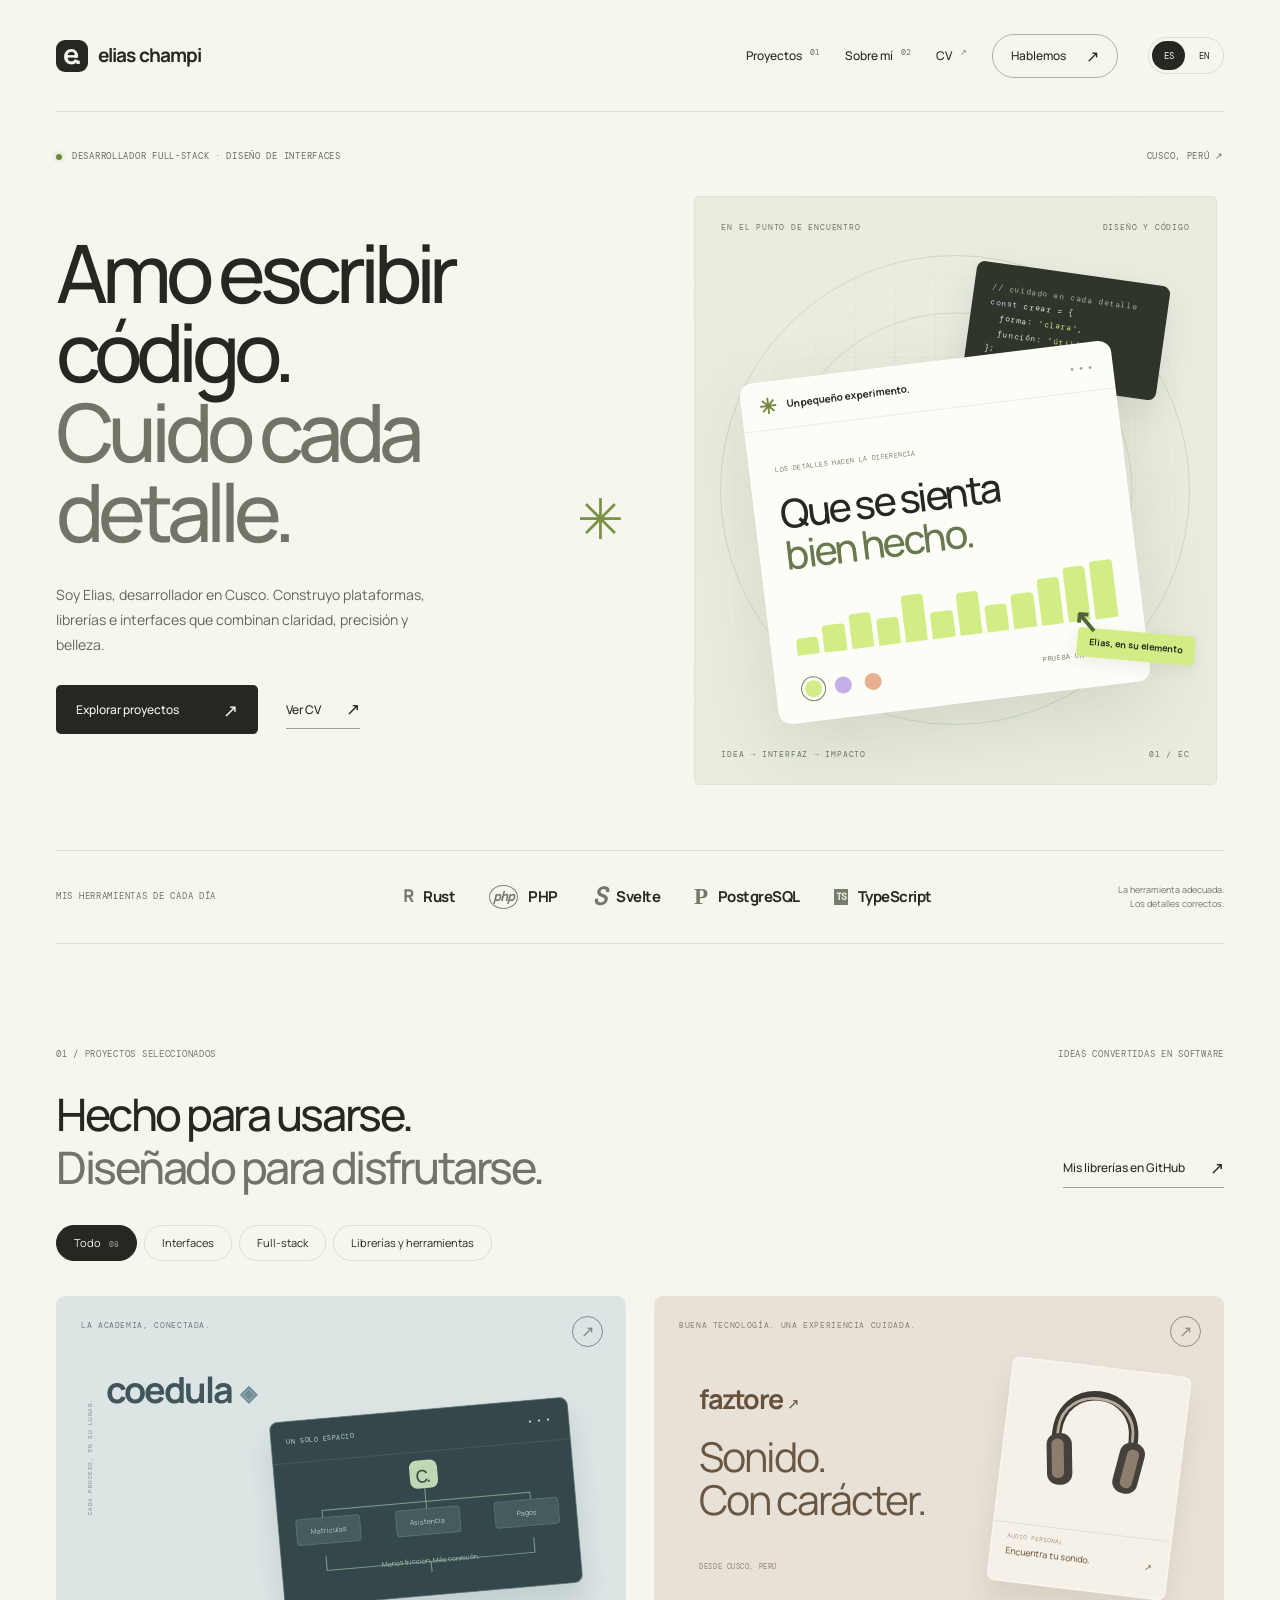
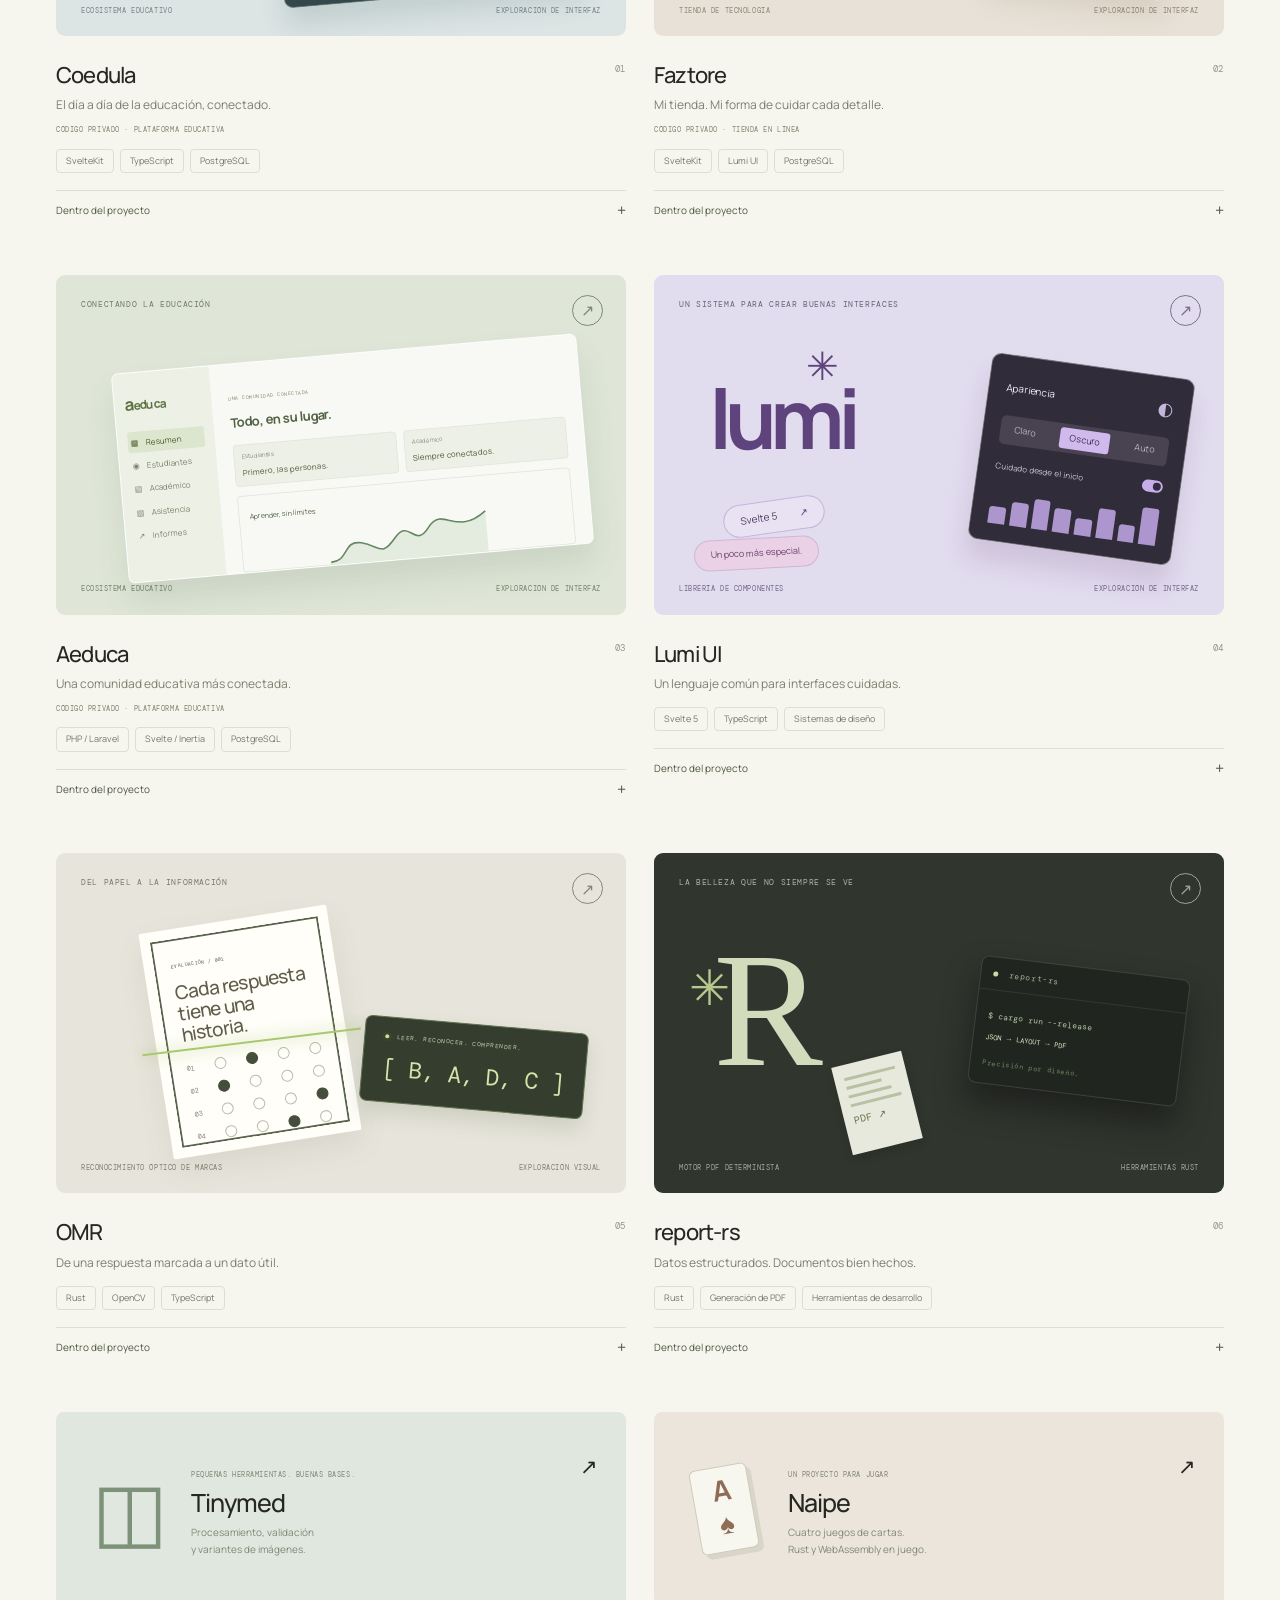
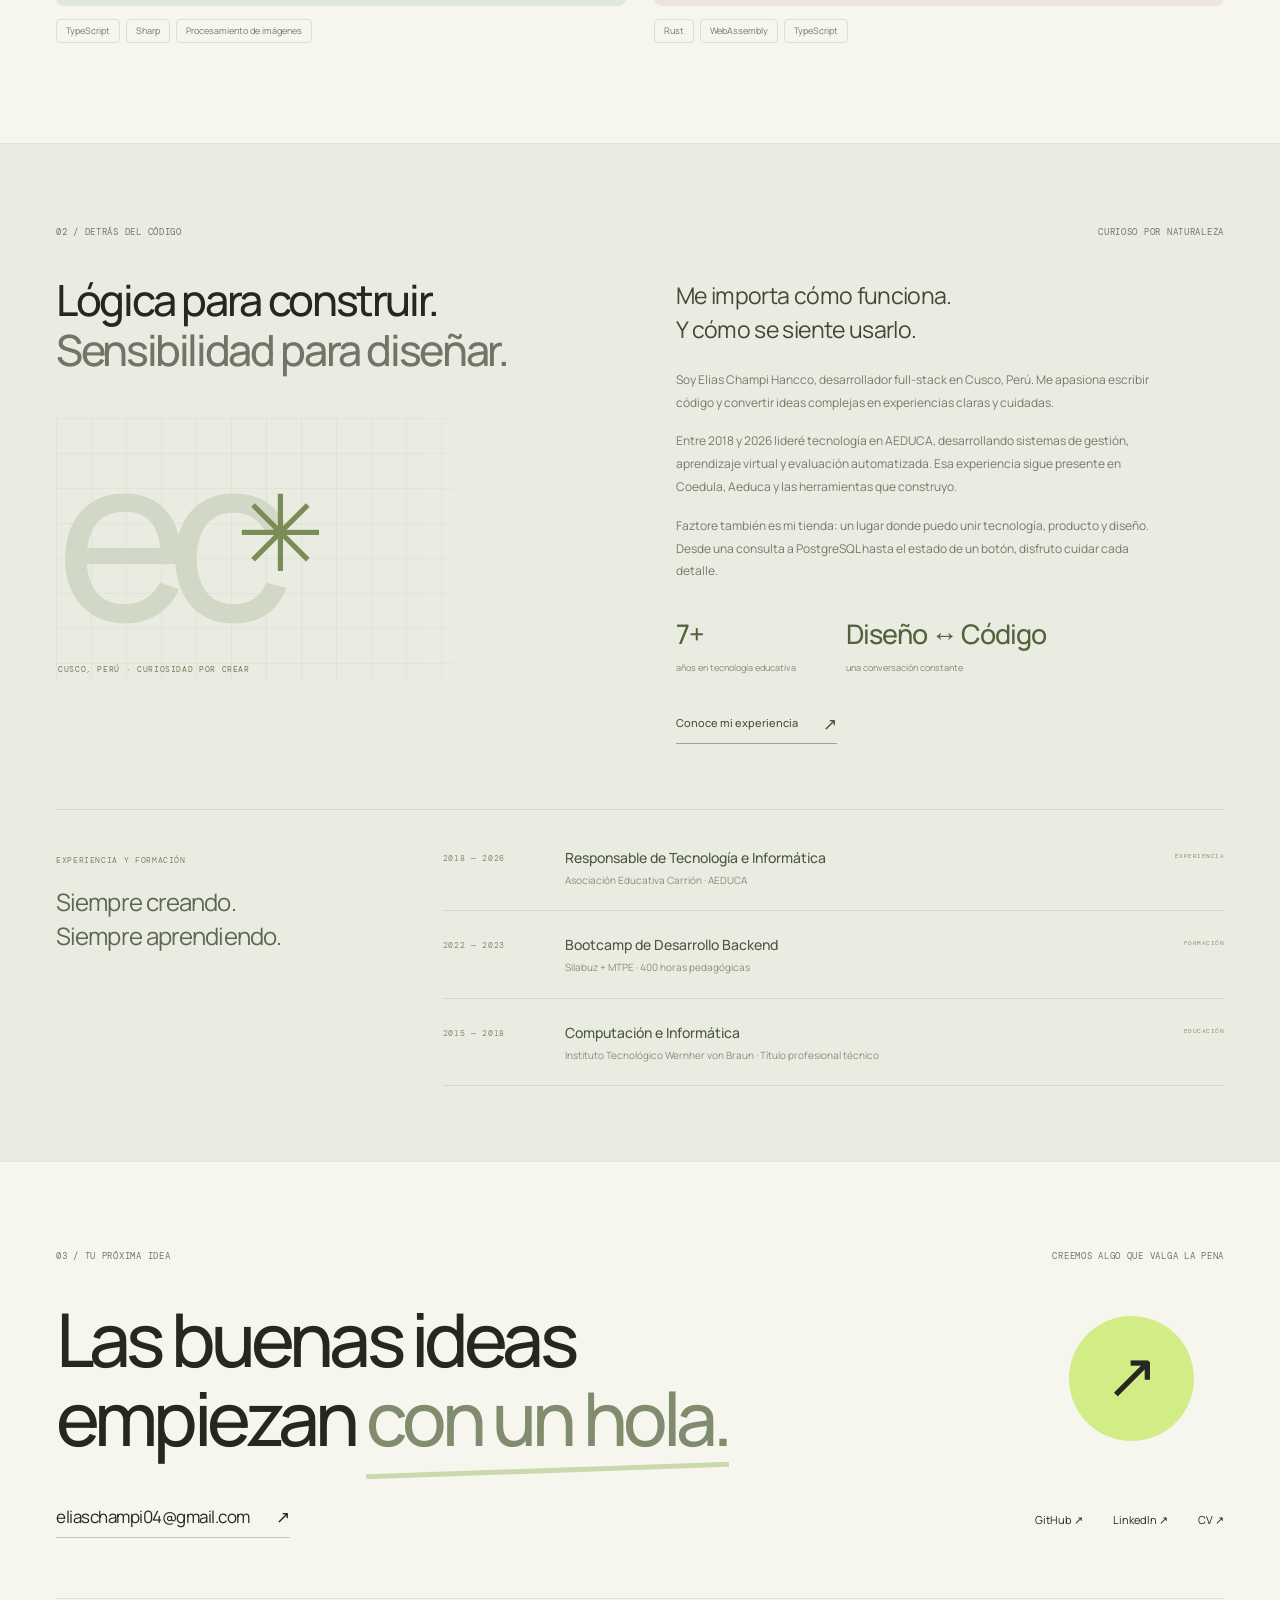
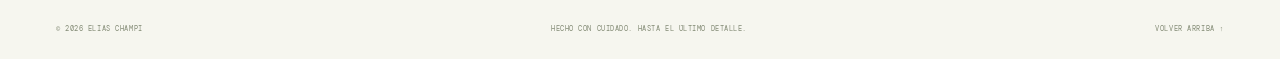
==== index.html @ 6d483b7f "Create bilingual portfolio and CV for Elias Champi" ====
<!doctype html>
<html lang="es">
  <head>
    <meta charset="utf-8" />
    <meta name="viewport" content="width=device-width, initial-scale=1" />
    <meta name="theme-color" content="#f6f6ef" />
    <title data-i18n="documentTitle">
      Elias Champi — Código con intención. Interfaces con detalle.
    </title>
    <meta
      name="description"
      data-i18n-content="description"
      content="Elias Champi, desarrollador full-stack en Cusco. Coedula, Faztore, Aeduca y librerías con Svelte, Rust, PHP y PostgreSQL."
    />
    <link rel="canonical" href="https://eliaschampi.github.io/" />
    <meta
      property="og:title"
      data-i18n-content="documentTitle"
      content="Elias Champi — Código con intención. Interfaces con detalle."
    />
    <meta
      property="og:description"
      data-i18n-content="description"
      content="Elias Champi, desarrollador full-stack en Cusco. Coedula, Faztore, Aeduca y librerías con Svelte, Rust, PHP y PostgreSQL."
    />
    <meta property="og:type" content="website" />
    <meta property="og:url" content="https://eliaschampi.github.io/" />
    <link rel="icon" type="image/svg+xml" href="assets/favicon.svg" />
    <link
      rel="preload"
      href="assets/manrope-400.ttf"
      as="font"
      type="font/ttf"
      crossorigin=""
    />
    <link rel="stylesheet" href="styles.css?v=4" />
    <script type="module" src="app.js?v=3"></script>
  </head>
  <body>
    <a class="skip-link" href="#main"
      ><span data-i18n="skip">Ir al contenido</span></a
    >
    <header class="site-header wrap">
      <a
        class="wordmark"
        href="#"
        aria-label="Inicio de Elias Champi"
        data-i18n-aria-label="homeLabel"
        ><span class="brand-symbol" aria-hidden="true">e.</span> elias champi</a
      >
      <div class="header-controls">
        <div
          class="language-switch"
          role="group"
          aria-label="Idioma"
          data-i18n-aria-label="languageLabel"
        >
          <button
            type="button"
            data-language="es"
            lang="es"
            aria-pressed="true"
          >
            ES</button
          ><button
            type="button"
            data-language="en"
            lang="en"
            aria-pressed="false"
          >
            EN
          </button>
        </div>
        <button
          class="menu-toggle"
          aria-label="Abrir navegación"
          data-i18n-aria-label="openMenu"
          aria-expanded="false"
          aria-controls="navigation"
        >
          <span data-menu-label="">Menú</span>
          <span aria-hidden="true">＋</span>
        </button>
      </div>
      <nav
        id="navigation"
        aria-label="Navegación principal"
        data-i18n-aria-label="navLabel"
      >
        <a href="#work"
          ><span data-i18n="navWork">Proyectos </span><span>01</span></a
        >
        <a href="#about"
          ><span data-i18n="navAbout">Sobre mí </span><span>02</span></a
        >
        <a href="cv.html?lang=es"
          ><span data-i18n="navCv">CV </span><span>↗</span></a
        >
        <a class="nav-contact" href="#contact"
          ><span data-i18n="navContact">Hablemos </span><span>↗</span></a
        >
      </nav>
    </header>

    <main id="main">
      <section class="hero wrap" aria-labelledby="hero-title">
        <div class="hero-meta mono">
          <span
            ><i class="status-dot" aria-hidden="true"></i>
            <span data-i18n="heroMeta"
              >DESARROLLADOR FULL-STACK · DISEÑO DE INTERFACES</span
            ></span
          ><span
            ><span data-i18n="location">CUSCO, PERÚ </span
            ><span aria-hidden="true">↗</span></span
          >
        </div>
        <div class="hero-grid">
          <div class="hero-copy">
            <h1 id="hero-title" data-i18n="heroTitle">
              Amo escribir<br />código.<br /><span class="muted"
                >Cuido cada</span
              ><br /><span class="muted">detalle.</span
              ><span class="headline-star" aria-hidden="true">✳</span>
            </h1>
            <p>
              <span data-i18n="intro"
                >Soy Elias, desarrollador en Cusco. Construyo plataformas,
                librerías e interfaces que combinan claridad, precisión y
                belleza.</span
              >
            </p>
            <div class="hero-actions">
              <a class="button button-dark" href="#work"
                ><span data-i18n="explore">Explorar proyectos </span
                ><span aria-hidden="true">↗</span></a
              ><a class="text-link" href="cv.html?lang=es"
                ><span data-i18n="viewCv">Ver CV </span
                ><span aria-hidden="true">↗</span></a
              >
            </div>
          </div>
          <div
            class="hero-art"
            aria-label="Experimento interactivo de diseño"
            data-i18n-aria-label="playLabel"
          >
            <div class="art-grid" aria-hidden="true"></div>
            <div class="art-top mono">
              <span
                ><span data-i18n="artTop">EN EL PUNTO DE ENCUENTRO</span></span
              ><span><span data-i18n="artDesign">DISEÑO Y CÓDIGO</span></span>
            </div>
            <span class="art-orbit orbit-one" aria-hidden="true"></span
            ><span class="art-orbit orbit-two" aria-hidden="true"></span>
            <div class="code-note mono" data-i18n="codeNote">
              <span class="code-comment">// cuidado en cada detalle</span
              ><br /><span class="code-purple">const</span> crear = {<br />&nbsp;
              forma: <span class="code-green">'clara'</span>,<br />&nbsp;
              función: <span class="code-green">'útil'</span><br />};
            </div>
            <div class="playground" id="playground">
              <div class="playground-heading">
                <span class="mini-logo" aria-hidden="true">✳</span
                ><span
                  ><span data-i18n="playHeading"
                    >Un pequeño experimento.</span
                  ></span
                ><span class="window-dots" aria-hidden="true">•••</span>
              </div>
              <div class="playground-body">
                <span class="mono overline"
                  ><span data-i18n="playOverline"
                    >LOS DETALLES HACEN LA DIFERENCIA</span
                  ></span
                >
                <h2>
                  <span data-i18n="playTitle"
                    >Que se sienta<br /><em>bien hecho.</em></span
                  >
                </h2>
                <div class="sample-line" aria-hidden="true">
                  <span></span><span></span><span></span><span></span
                  ><span></span><span></span><span></span><span></span
                  ><span></span><span></span><span></span><span></span>
                </div>
                <div class="playground-bottom">
                  <div
                    class="swatches"
                    role="group"
                    aria-label="Color del experimento"
                    data-i18n-aria-label="accentLabel"
                  >
                    <button
                      class="swatch"
                      data-color="lime"
                      aria-label="Color lima"
                      data-i18n-aria-label="limeLabel"
                      aria-pressed="true"
                    ></button
                    ><button
                      class="swatch"
                      data-color="lilac"
                      aria-label="Color lila"
                      data-i18n-aria-label="lilacLabel"
                      aria-pressed="false"
                    ></button
                    ><button
                      class="swatch"
                      data-color="peach"
                      aria-label="Color durazno"
                      data-i18n-aria-label="peachLabel"
                      aria-pressed="false"
                    ></button>
                  </div>
                  <span class="mono"
                    ><span data-i18n="tryColor">PRUEBA UN COLOR </span
                    ><span aria-hidden="true">↖</span></span
                  >
                </div>
              </div>
            </div>
            <div class="craft-label mono">
              <span class="sparkle" aria-hidden="true">✧</span>
              <span data-i18n="builtIntention">CREADO CON INTENCIÓN</span>
            </div>
            <div class="floating-tag">
              <span aria-hidden="true">↖</span>
              <span data-i18n="pointerLabel">Elias, en su elemento</span>
            </div>
            <div class="art-bottom mono">
              <span
                ><span data-i18n="artBottom"
                  >IDEA → INTERFAZ → IMPACTO</span
                ></span
              ><span>01 / EC</span>
            </div>
          </div>
        </div>
        <div class="stack-strip">
          <span class="mono"
            ><span data-i18n="toolkitLabel"
              >MIS HERRAMIENTAS DE CADA DÍA</span
            ></span
          >
          <ul
            aria-label="Tecnologías principales"
            data-i18n-aria-label="coreTech"
          >
            <li>
              <span class="tech-icon rust" aria-hidden="true">R</span>Rust
            </li>
            <li>
              <span class="tech-icon php" aria-hidden="true">php</span>PHP
            </li>
            <li>
              <span class="tech-icon svelte" aria-hidden="true">S</span>Svelte
            </li>
            <li>
              <span class="tech-icon postgres" aria-hidden="true">P</span
              >PostgreSQL
            </li>
            <li>
              <span class="tech-icon ts" aria-hidden="true">TS</span>TypeScript
            </li>
          </ul>
          <span class="strip-note"
            ><span data-i18n="toolkitNote"
              >La herramienta adecuada.<br />Los detalles correctos.</span
            ></span
          >
        </div>
      </section>

      <section id="work" class="work-section wrap" aria-labelledby="work-title">
        <div class="section-kicker mono">
          <span
            ><span data-i18n="workLabel"
              >01 / PROYECTOS SELECCIONADOS</span
            ></span
          ><span
            ><span data-i18n="workKicker"
              >IDEAS CONVERTIDAS EN SOFTWARE</span
            ></span
          >
        </div>
        <div class="section-heading">
          <h2 id="work-title">
            <span data-i18n="workTitle">Hecho para usarse.</span><br /><span
              class="muted"
              ><span data-i18n="workSubtitle"
                >Diseñado para disfrutarse.</span
              ></span
            >
          </h2>
          <a
            class="text-link"
            href="https://github.com/eliaschampi"
            target="_blank"
            rel="noopener noreferrer"
            ><span data-i18n="allRepos">Mis librerías en GitHub </span
            ><span aria-hidden="true">↗</span></a
          >
        </div>
        <div
          class="project-filters"
          role="group"
          aria-label="Filtrar proyectos"
          data-i18n-aria-label="filterLabel"
        >
          <button class="filter" data-filter="all" aria-pressed="true">
            <span data-i18n="filterAll">Todo </span><span>08</span></button
          ><button class="filter" data-filter="interface" aria-pressed="false">
            <span data-i18n="filterInterfaces">Interfaces</span></button
          ><button class="filter" data-filter="fullstack" aria-pressed="false">
            <span data-i18n="filterFullstack">Full-stack</span></button
          ><button class="filter" data-filter="tools" aria-pressed="false">
            <span data-i18n="filterTools">Librerías y herramientas</span>
          </button>
          <p class="sr-only" id="filter-status" aria-live="polite"></p>
        </div>
        <div class="project-grid">
          <article
            class="project"
            data-category="fullstack"
            id="project-coedula"
          >
            <a
              class="project-visual coedula-visual"
              href="https://carrioneduca.edu.pe/"
              target="_blank"
              rel="noopener noreferrer"
              aria-label="Coedula — sitio institucional Carrión"
              data-i18n-aria-label="coedulaAria"
            >
              <span class="visual-label mono" data-i18n="coedulaVisualLabel"
                >LA ACADEMIA, CONECTADA.</span
              ><span class="visual-arrow" aria-hidden="true">↗</span>
              <div class="coedula-composition" aria-hidden="true">
                <div class="coedula-wordmark">coedula<span>◈</span></div>
                <div class="coedula-panel">
                  <div class="coedula-panel-top">
                    <span class="mono" data-i18n="coedulaWorkspace"
                      >UN SOLO ESPACIO</span
                    ><i>•••</i>
                  </div>
                  <div class="coedula-system">
                    <span class="system-core">c.</span
                    ><svg viewBox="0 0 300 130" preserveAspectRatio="none">
                      <path
                        d="M150 10V40M45 62V40H255V62M150 40V62M45 91V108H255V91M150 108V120"
                      />
                    </svg>
                    <div class="system-modules">
                      <span data-i18n="enrollment">Matrículas</span
                      ><span data-i18n="attendance">Asistencia</span
                      ><span data-i18n="payments">Pagos</span>
                    </div>
                    <span class="system-result" data-i18n="coedulaSystem"
                      >Menos fricción. Más conexión.</span
                    >
                  </div>
                </div>
                <span class="coedula-note mono" data-i18n="coedulaNote"
                  >CADA PROCESO, EN SU LUGAR.</span
                >
              </div>
              <span class="visual-foot mono"
                ><span data-i18n="educationEcosystem">ECOSISTEMA EDUCATIVO</span
                ><span data-i18n="interfaceStudy"
                  >EXPLORACIÓN DE INTERFAZ</span
                ></span
              ></a
            >
            <div class="project-info">
              <div>
                <h3>Coedula</h3>
                <p>
                  <span data-i18n="coedulaSummary"
                    >El día a día de la educación, conectado.</span
                  >
                </p>
              </div>
              <span class="project-number mono">01</span>
            </div>
            <div class="project-access mono">
              <span data-i18n="privateEducation"
                >CÓDIGO PRIVADO · PLATAFORMA EDUCATIVA</span
              >
            </div>
            <div class="tags">
              <span>SvelteKit</span><span>TypeScript</span
              ><span>PostgreSQL</span>
            </div>
            <details class="project-detail">
              <summary>
                <span data-i18n="projectDetail">Dentro del proyecto </span
                ><span aria-hidden="true">+</span>
              </summary>
              <p>
                <span data-i18n="coedulaDetail"
                  >Una plataforma para la operación diaria de Academia Carrión:
                  matrículas, asistencia, pagos y evaluaciones. SvelteKit y
                  PostgreSQL conectan el sistema, con herramientas Rust para OMR
                  y generación de documentos.</span
                >
              </p>
              <a
                href="https://carrioneduca.edu.pe/"
                target="_blank"
                rel="noopener noreferrer"
                ><span data-i18n="institutionalLink"
                  >Sitio institucional Carrión ↗</span
                ></a
              >
            </details>
          </article>
          <article
            class="project"
            data-category="interface fullstack"
            id="project-faztore"
          >
            <a
              class="project-visual store-visual"
              href="https://faztore.com/"
              target="_blank"
              rel="noopener noreferrer"
              aria-label="Visitar mi tienda Faztore"
              data-i18n-aria-label="faztoreAria"
              ><span class="visual-label mono"
                ><span data-i18n="faztoreVisualLabel"
                  >BUENA TECNOLOGÍA. UNA EXPERIENCIA CUIDADA.</span
                ></span
              ><span class="visual-arrow" aria-hidden="true">↗</span>
              <div class="store-composition" aria-hidden="true">
                <div class="store-wordmark">faztore<span>↗</span></div>
                <div class="store-message">
                  <span data-i18n="storeMessage"
                    >Sonido.<br />Con carácter.</span
                  >
                </div>
                <div class="store-product">
                  <svg viewBox="0 0 140 145" fill="none">
                    <path
                      d="M30 78V63C30 5 112 5 112 63V78"
                      stroke="#3d3935"
                      stroke-width="10"
                    ></path>
                    <path
                      d="M31 72V60C31 10 111 10 111 60V72"
                      stroke="#b8ab9c"
                      stroke-width="3"
                    ></path>
                    <rect
                      x="19"
                      y="66"
                      width="27"
                      height="55"
                      rx="12"
                      fill="#45403c"
                      transform="rotate(-8 19 66)"
                    ></rect>
                    <rect
                      x="101"
                      y="63"
                      width="27"
                      height="55"
                      rx="12"
                      fill="#45403c"
                      transform="rotate(8 101 63)"
                    ></rect>
                    <rect
                      x="25"
                      y="71"
                      width="13"
                      height="42"
                      rx="6"
                      fill="#8c7d6d"
                      transform="rotate(-8 25 71)"
                    ></rect>
                    <rect
                      x="108"
                      y="71"
                      width="13"
                      height="42"
                      rx="6"
                      fill="#8c7d6d"
                      transform="rotate(8 108 71)"
                    ></rect>
                  </svg>
                  <div>
                    <span
                      ><span data-i18n="personalAudio"
                        >AUDIO PERSONAL</span
                      ></span
                    ><b
                      ><span data-i18n="findSound">Encuentra tu sonido. </span
                      ><i>↗</i></b
                    >
                  </div>
                </div>
                <span class="store-tag mono"
                  ><span data-i18n="storeLocation"
                    >DESDE CUSCO, PERÚ</span
                  ></span
                >
              </div>
              <span class="visual-foot mono"
                ><span data-i18n="storeLabel">TIENDA DE TECNOLOGÍA</span>
                <span
                  ><span data-i18n="interfaceStudy"
                    >EXPLORACIÓN DE INTERFAZ</span
                  ></span
                ></span
              ></a
            >
            <div class="project-info">
              <div>
                <h3>Faztore</h3>
                <p>
                  <span data-i18n="faztoreSummary"
                    >Mi tienda. Mi forma de cuidar cada detalle.</span
                  >
                </p>
              </div>
              <span class="project-number mono">02</span>
            </div>
            <div class="project-access mono">
              <span data-i18n="privateStore"
                >CÓDIGO PRIVADO · TIENDA EN LÍNEA</span
              >
            </div>
            <div class="tags">
              <span>SvelteKit</span><span>Lumi UI</span><span>PostgreSQL</span>
            </div>
            <details class="project-detail">
              <summary>
                <span data-i18n="projectDetail">Dentro del proyecto </span
                ><span aria-hidden="true">+</span>
              </summary>
              <p>
                <span data-i18n="faztoreDetail"
                  >Mi tienda de tecnología, con una experiencia de compra
                  cuidada y un sistema propio para gestionar productos,
                  inventario y ventas. Un catálogo público conectado con las
                  herramientas que hacen funcionar el negocio.</span
                >
              </p>
              <a
                href="https://faztore.com/"
                target="_blank"
                rel="noopener noreferrer"
                ><span data-i18n="storeLink">Visitar la tienda ↗</span></a
              >
            </details>
          </article>
          <article
            class="project"
            data-category="fullstack"
            id="project-aeduca"
          >
            <a
              class="project-visual aeduca-visual"
              href="https://carrioneduca.edu.pe/"
              target="_blank"
              rel="noopener noreferrer"
              aria-label="Aeduca — sitio institucional Carrión"
              data-i18n-aria-label="aeducaAria"
              ><span class="visual-label mono"
                ><span data-i18n="aeducaVisualLabel"
                  >CONECTANDO LA EDUCACIÓN</span
                ></span
              ><span class="visual-arrow" aria-hidden="true">↗</span>
              <div class="school-window" aria-hidden="true">
                <aside>
                  <b>a<span>educa</span></b
                  ><i class="current"
                    >▦ <span><span data-i18n="overview">Resumen</span></span></i
                  ><i
                    >◉
                    <span
                      ><span data-i18n="students">Estudiantes</span></span
                    ></i
                  ><i
                    >▤
                    <span><span data-i18n="academics">Académico</span></span></i
                  ><i
                    >▧
                    <span
                      ><span data-i18n="attendance">Asistencia</span></span
                    ></i
                  ><i
                    >↗
                    <span><span data-i18n="reports">Informes</span></span></i
                  >
                </aside>
                <div class="school-main">
                  <span class="school-eyebrow"
                    ><span data-i18n="connectedCampus"
                      >UNA COMUNIDAD CONECTADA</span
                    ></span
                  >
                  <h4>
                    <span data-i18n="schoolTitle">Todo, en su lugar.</span>
                  </h4>
                  <div class="school-metrics">
                    <div>
                      <span data-i18n="students">Estudiantes</span
                      ><b
                        ><span data-i18n="peopleFirst"
                          >Primero, las personas.</span
                        ></b
                      >
                    </div>
                    <div>
                      <span data-i18n="academics">Académico</span
                      ><b
                        ><span data-i18n="alwaysConnected"
                          >Siempre conectados.</span
                        ></b
                      >
                    </div>
                  </div>
                  <div class="school-graph">
                    <span
                      ><span data-i18n="learningNoLimits"
                        >Aprender, sin límites</span
                      ></span
                    ><svg viewBox="0 0 300 95" fill="none">
                      <path
                        d="M0 80C35 80 25 40 60 48S95 80 125 44S160 70 190 30S240 54 300 8"
                        stroke="#557a54"
                        stroke-width="3"
                      ></path>
                      <path
                        d="M0 80C35 80 25 40 60 48S95 80 125 44S160 70 190 30S240 54 300 8V95H0Z"
                        fill="#b7ccb1"
                        fill-opacity=".3"
                      ></path>
                    </svg>
                  </div>
                </div>
              </div>
              <span class="visual-foot mono"
                ><span data-i18n="educationEcosystem"
                  >ECOSISTEMA EDUCATIVO</span
                >
                <span
                  ><span data-i18n="interfaceStudy"
                    >EXPLORACIÓN DE INTERFAZ</span
                  ></span
                ></span
              ></a
            >
            <div class="project-info">
              <div>
                <h3>Aeduca</h3>
                <p>
                  <span data-i18n="aeducaSummary"
                    >Una comunidad educativa más conectada.</span
                  >
                </p>
              </div>
              <span class="project-number mono">03</span>
            </div>
            <div class="project-access mono">
              <span data-i18n="privateEducation"
                >CÓDIGO PRIVADO · PLATAFORMA EDUCATIVA</span
              >
            </div>
            <div class="tags">
              <span>PHP / Laravel</span><span>Svelte / Inertia</span
              ><span>PostgreSQL</span>
            </div>
            <details class="project-detail">
              <summary>
                <span data-i18n="projectDetail">Dentro del proyecto </span
                ><span aria-hidden="true">+</span>
              </summary>
              <p>
                <span data-i18n="aeducaDetail"
                  >Una plataforma educativa que reúne la gestión académica y
                  administrativa con el acceso de docentes y estudiantes.
                  Desarrollada con Laravel, Inertia, Svelte y PostgreSQL, con
                  Lumi UI como base de sus interfaces.</span
                >
              </p>
              <a
                href="https://carrioneduca.edu.pe/"
                target="_blank"
                rel="noopener noreferrer"
                ><span data-i18n="institutionalLink"
                  >Sitio institucional Carrión ↗</span
                ></a
              >
            </details>
          </article>
          <article
            class="project"
            data-category="interface tools"
            id="project-lumi"
          >
            <a
              class="project-visual lumi-visual"
              href="https://eliaschampi.github.io/lumi/"
              target="_blank"
              rel="noopener noreferrer"
              aria-label="Explorar Lumi UI"
              data-i18n-aria-label="lumiAria"
            >
              <span class="visual-label mono"
                ><span data-i18n="lumiVisualLabel"
                  >UN SISTEMA PARA CREAR BUENAS INTERFACES</span
                ></span
              ><span class="visual-arrow" aria-hidden="true">↗</span>
              <div class="lumi-composition" aria-hidden="true">
                <div class="lumi-title">lumi<span>✳</span></div>
                <div class="lumi-widget">
                  <div class="widget-top">
                    <span><span data-i18n="appearance">Apariencia</span></span
                    ><span>◐</span>
                  </div>
                  <div class="widget-options">
                    <span><span data-i18n="light">Claro</span></span
                    ><span class="active"
                      ><span data-i18n="dark">Oscuro</span></span
                    ><span><span data-i18n="auto">Auto</span></span>
                  </div>
                  <div class="widget-row">
                    <span
                      ><span data-i18n="thoughtfulDefault"
                        >Cuidado desde el inicio</span
                      ></span
                    ><i></i>
                  </div>
                  <div class="widget-chart">
                    <b></b><b></b><b></b><b></b><b></b><b></b><b></b><b></b>
                  </div>
                </div>
                <span class="lumi-pill">Svelte 5 <span>↗</span></span
                ><span class="lumi-pill secondary"
                  ><span data-i18n="lumiPill">Un poco más especial.</span></span
                >
              </div>
              <span class="visual-foot mono"
                ><span data-i18n="componentLibrary"
                  >LIBRERÍA DE COMPONENTES</span
                >
                <span
                  ><span data-i18n="interfaceStudy"
                    >EXPLORACIÓN DE INTERFAZ</span
                  ></span
                ></span
              >
            </a>
            <div class="project-info">
              <div>
                <h3>Lumi UI</h3>
                <p>
                  <span data-i18n="lumiSummary"
                    >Un lenguaje común para interfaces cuidadas.</span
                  >
                </p>
              </div>
              <span class="project-number mono">04</span>
            </div>
            <div class="tags">
              <span>Svelte 5</span><span>TypeScript</span
              ><span
                ><span data-i18n="designSystems">Sistemas de diseño</span></span
              >
            </div>
            <details class="project-detail">
              <summary>
                <span data-i18n="projectDetail">Dentro del proyecto </span
                ><span aria-hidden="true">+</span>
              </summary>
              <p>
                <span data-i18n="lumiDetail"
                  >Una librería de componentes reutilizables, variables
                  semánticas de diseño, estructuras adaptables, formularios y
                  gráficos. La base para mantener coherencia desde el control
                  más pequeño hasta la experiencia completa.</span
                >
              </p>
              <a
                href="https://github.com/eliaschampi/lumi-ui"
                target="_blank"
                rel="noopener noreferrer"
                ><span data-i18n="sourceLink">Explorar el código ↗</span></a
              >
            </details>
          </article>
          <article class="project" data-category="tools" id="project-omr">
            <a
              class="project-visual omr-visual"
              href="https://github.com/eliaschampi/nextya"
              target="_blank"
              rel="noopener noreferrer"
              aria-label="Explorar la implementación pública de OMR"
              data-i18n-aria-label="omrAria"
              ><span class="visual-label mono"
                ><span data-i18n="omrVisualLabel"
                  >DEL PAPEL A LA INFORMACIÓN</span
                ></span
              ><span class="visual-arrow" aria-hidden="true">↗</span>
              <div class="omr-composition" aria-hidden="true">
                <div class="answer-sheet">
                  <div class="sheet-corners"></div>
                  <span class="mono"
                    ><span data-i18n="assessment">EVALUACIÓN / 001</span></span
                  >
                  <h4>
                    <span data-i18n="sheetTitle"
                      >Cada respuesta<br />tiene una historia.</span
                    >
                  </h4>
                  <div class="answer-rows">
                    <div>
                      <span>01</span><i></i><i class="filled"></i><i></i><i></i>
                    </div>
                    <div>
                      <span>02</span><i class="filled"></i><i></i><i></i><i></i>
                    </div>
                    <div>
                      <span>03</span><i></i><i></i><i></i><i class="filled"></i>
                    </div>
                    <div>
                      <span>04</span><i></i><i></i><i class="filled"></i><i></i>
                    </div>
                  </div>
                  <div class="scan-line"></div>
                </div>
                <div class="omr-result mono">
                  <span class="status-dot"></span>
                  <span data-i18n="omrRead">LEER. RECONOCER. COMPRENDER.</span
                  ><br /><span class="result-code">[ B, A, D, C ]</span>
                </div>
              </div>
              <span class="visual-foot mono"
                ><span data-i18n="omrLabel"
                  >RECONOCIMIENTO ÓPTICO DE MARCAS</span
                >
                <span
                  ><span data-i18n="conceptStudy"
                    >EXPLORACIÓN VISUAL</span
                  ></span
                ></span
              ></a
            >
            <div class="project-info">
              <div>
                <h3>OMR</h3>
                <p>
                  <span data-i18n="omrSummary"
                    >De una respuesta marcada a un dato útil.</span
                  >
                </p>
              </div>
              <span class="project-number mono">05</span>
            </div>
            <div class="tags">
              <span>Rust</span><span>OpenCV</span><span>TypeScript</span>
            </div>
            <details class="project-detail">
              <summary>
                <span data-i18n="projectDetail">Dentro del proyecto </span
                ><span aria-hidden="true">+</span>
              </summary>
              <p>
                <span data-i18n="omrDetail"
                  >Herramientas para leer hojas de respuestas y automatizar
                  evaluaciones. Mi motor privado en Rust forma parte de los
                  procesos educativos; la implementación pública anterior en
                  NextYa, con TypeScript y OpenCV, muestra detección de hojas,
                  corrección de perspectiva y lectura de marcas.</span
                >
              </p>
              <a
                href="https://github.com/eliaschampi/nextya/tree/main/src/lib/omrProcessor"
                target="_blank"
                rel="noopener noreferrer"
                ><span data-i18n="omrSource"
                  >Ver la implementación pública ↗</span
                ></a
              >
            </details>
          </article>
          <article class="project" data-category="tools" id="project-report">
            <a
              class="project-visual rust-visual"
              href="https://github.com/eliaschampi/report-rs"
              target="_blank"
              rel="noopener noreferrer"
              aria-label="Explorar report-rs en GitHub"
              data-i18n-aria-label="reportAria"
              ><span class="visual-label mono"
                ><span data-i18n="rustVisualLabel"
                  >LA BELLEZA QUE NO SIEMPRE SE VE</span
                ></span
              ><span class="visual-arrow" aria-hidden="true">↗</span>
              <div class="rust-composition" aria-hidden="true">
                <span class="rust-mark">R<span>✳</span></span>
                <div class="rust-console mono">
                  <div><i></i> report-rs</div>
                  <p>
                    <span>$</span> cargo run --release<br /><b>JSON</b> →
                    <b>LAYOUT</b> → <b>PDF</b>
                  </p>
                  <span class="console-note"
                    ><span data-i18n="precise"
                      >Precisión por diseño.</span
                    ></span
                  >
                </div>
                <span class="report-sheet"
                  ><i></i><i></i><i></i><i></i><b>PDF ↗</b></span
                >
              </div>
              <span class="visual-foot mono"
                ><span data-i18n="pdfEngine">MOTOR PDF DETERMINISTA</span>
                <span
                  ><span data-i18n="rustTooling">HERRAMIENTAS RUST</span></span
                ></span
              ></a
            >
            <div class="project-info">
              <div>
                <h3>report-rs</h3>
                <p>
                  <span data-i18n="reportSummary"
                    >Datos estructurados. Documentos bien hechos.</span
                  >
                </p>
              </div>
              <span class="project-number mono">06</span>
            </div>
            <div class="tags">
              <span>Rust</span
              ><span><span data-i18n="pdfTag">Generación de PDF</span></span
              ><span
                ><span data-i18n="toolsTag"
                  >Herramientas de desarrollo</span
                ></span
              >
            </div>
            <details class="project-detail">
              <summary>
                <span data-i18n="projectDetail">Dentro del proyecto </span
                ><span aria-hidden="true">+</span>
              </summary>
              <p>
                <span data-i18n="reportDetail"
                  >Un motor Rust con un protocolo de entrada y salida en JSON
                  para generar PDF de forma determinista. Incluye comprobantes
                  térmicos e informes de asistencia A4 paginados; otros formatos
                  siguen en desarrollo.</span
                >
              </p>
              <a
                href="https://github.com/eliaschampi/report-rs"
                target="_blank"
                rel="noopener noreferrer"
                ><span data-i18n="sourceLink">Explorar el código ↗</span></a
              >
            </details>
          </article>
          <article
            class="project compact-project"
            data-category="tools"
            id="project-tinymed"
          >
            <a
              class="compact-visual tinymed-visual"
              href="https://github.com/eliaschampi/tinymed"
              target="_blank"
              rel="noopener noreferrer"
              aria-label="Explorar Tinymed en GitHub"
              data-i18n-aria-label="tinymedAria"
              ><span class="compact-symbol media-symbol" aria-hidden="true"
                >◫</span
              >
              <div>
                <span class="mono"
                  ><span data-i18n="tinymedVisualLabel"
                    >PEQUEÑAS HERRAMIENTAS. BUENAS BASES.</span
                  ></span
                >
                <h3>Tinymed</h3>
                <p>
                  <span data-i18n="tinymedSummary"
                    >Procesamiento, validación<br />y variantes de
                    imágenes.</span
                  >
                </p>
              </div>
              <span class="compact-arrow" aria-hidden="true">↗</span></a
            >
            <div class="tags">
              <span>TypeScript</span><span>Sharp</span
              ><span
                ><span data-i18n="mediaTag"
                  >Procesamiento de imágenes</span
                ></span
              >
            </div>
          </article>
          <article class="project compact-project" data-category="tools">
            <a
              class="compact-visual naipe-visual"
              href="https://github.com/eliaschampi/naipe"
              target="_blank"
              rel="noopener noreferrer"
              aria-label="Explorar Naipe en GitHub"
              data-i18n-aria-label="naipeAria"
              ><span class="compact-symbol playing-card" aria-hidden="true"
                >A<br />♠</span
              >
              <div>
                <span class="mono"
                  ><span data-i18n="naipeLabel"
                    >UN PROYECTO PARA JUGAR</span
                  ></span
                >
                <h3>Naipe</h3>
                <p>
                  <span data-i18n="naipeSummary"
                    >Cuatro juegos de cartas.<br />Rust y WebAssembly en
                    juego.</span
                  >
                </p>
              </div>
              <span class="compact-arrow" aria-hidden="true">↗</span></a
            >
            <div class="tags">
              <span>Rust</span><span>WebAssembly</span><span>TypeScript</span>
            </div>
          </article>
        </div>
      </section>

      <section class="about-section" id="about" aria-labelledby="about-title">
        <div class="wrap">
          <div class="section-kicker mono">
            <span
              ><span data-i18n="aboutLabel">02 / DETRÁS DEL CÓDIGO</span></span
            ><span
              ><span data-i18n="aboutKicker">CURIOSO POR NATURALEZA</span></span
            >
          </div>
          <div class="about-grid">
            <div>
              <h2 id="about-title">
                <span data-i18n="aboutTitle">Lógica para construir.</span
                ><br /><span class="muted"
                  ><span data-i18n="aboutSubtitle"
                    >Sensibilidad para diseñar.</span
                  ></span
                >
              </h2>
              <div class="about-monogram" aria-hidden="true">
                <span>ec</span><i>✳</i
                ><span class="mono"
                  ><span data-i18n="monogramLabel"
                    >CUSCO, PERÚ · CURIOSIDAD POR CREAR</span
                  ></span
                >
              </div>
            </div>
            <div class="about-copy">
              <p class="large-copy">
                <span data-i18n="aboutStatement"
                  >Me importa cómo funciona.<br />Y cómo se siente usarlo.</span
                >
              </p>
              <p>
                <span data-i18n="aboutIntro"
                  >Soy Elias Champi Hancco, desarrollador full-stack en Cusco,
                  Perú. Me apasiona escribir código y convertir ideas complejas
                  en experiencias claras y cuidadas.</span
                >
              </p>
              <p>
                <span data-i18n="aboutHistory"
                  >Entre 2018 y 2026 lideré tecnología en AEDUCA, desarrollando
                  sistemas de gestión, aprendizaje virtual y evaluación
                  automatizada. Esa experiencia sigue presente en Coedula,
                  Aeduca y las herramientas que construyo.</span
                >
              </p>
              <p>
                <span data-i18n="aboutCraft"
                  >Faztore también es mi tienda: un lugar donde puedo unir
                  tecnología, producto y diseño. Desde una consulta a PostgreSQL
                  hasta el estado de un botón, disfruto cuidar cada
                  detalle.</span
                >
              </p>
              <div class="about-facts">
                <div>
                  <strong>7+</strong
                  ><span
                    ><span data-i18n="yearsLabel"
                      >años en tecnología educativa</span
                    ></span
                  >
                </div>
                <div>
                  <strong
                    ><span data-i18n="craftFact">Diseño ↔ Código</span></strong
                  ><span
                    ><span data-i18n="craftFactLabel"
                      >una conversación constante</span
                    ></span
                  >
                </div>
              </div>
              <a class="text-link" href="cv.html?lang=es"
                ><span data-i18n="experienceLink">Conoce mi experiencia </span
                ><span aria-hidden="true">↗</span></a
              >
            </div>
          </div>
          <div class="experience-section">
            <div class="experience-label">
              <span class="mono"
                ><span data-i18n="experienceLabel"
                  >EXPERIENCIA Y FORMACIÓN</span
                ></span
              >
              <p>
                <span data-i18n="learningStatement"
                  >Siempre creando.<br />Siempre aprendiendo.</span
                >
              </p>
            </div>
            <div class="experience-list">
              <div class="experience-row">
                <span class="mono">2018 — 2026</span>
                <div>
                  <h3>
                    <span data-i18n="jobTitle"
                      >Responsable de Tecnología e Informática</span
                    >
                  </h3>
                  <p>Asociación Educativa Carrión · AEDUCA</p>
                </div>
                <span class="experience-kind mono"
                  ><span data-i18n="experienceType">EXPERIENCIA</span></span
                >
              </div>
              <div class="experience-row">
                <span class="mono">2022 — 2023</span>
                <div>
                  <h3>
                    <span data-i18n="bootcampTitle"
                      >Bootcamp de Desarrollo Backend</span
                    >
                  </h3>
                  <p>
                    <span data-i18n="bootcampProvider"
                      >Silabuz + MTPE · 400 horas pedagógicas</span
                    >
                  </p>
                </div>
                <span class="experience-kind mono"
                  ><span data-i18n="trainingType">FORMACIÓN</span></span
                >
              </div>
              <div class="experience-row">
                <span class="mono">2015 — 2018</span>
                <div>
                  <h3>
                    <span data-i18n="educationTitle"
                      >Computación e Informática</span
                    >
                  </h3>
                  <p>
                    <span data-i18n="educationProvider"
                      >Instituto Tecnológico Wernher von Braun · Título
                      profesional técnico</span
                    >
                  </p>
                </div>
                <span class="experience-kind mono"
                  ><span data-i18n="educationType">EDUCACIÓN</span></span
                >
              </div>
            </div>
          </div>
        </div>
      </section>

      <section
        class="contact-section wrap"
        id="contact"
        aria-labelledby="contact-title"
      >
        <div class="section-kicker mono">
          <span><span data-i18n="contactLabel">03 / TU PRÓXIMA IDEA</span></span
          ><span
            ><span data-i18n="contactKicker"
              >CREEMOS ALGO QUE VALGA LA PENA</span
            ></span
          >
        </div>
        <div class="contact-heading">
          <h2 id="contact-title">
            <span data-i18n="contactTitle"
              >Las buenas ideas<br />empiezan <em>con un hola.</em></span
            >
          </h2>
          <a
            class="contact-circle"
            href="mailto:eliaschampi04@gmail.com"
            aria-label="Escribir a Elias Champi"
            data-i18n-aria-label="emailAria"
            ><span aria-hidden="true">↗</span></a
          >
        </div>
        <div class="contact-bottom">
          <a class="email-link" href="mailto:eliaschampi04@gmail.com"
            >eliaschampi04@gmail.com <span aria-hidden="true">↗</span></a
          >
          <div class="social-links">
            <a
              href="https://github.com/eliaschampi"
              target="_blank"
              rel="noopener noreferrer"
              >GitHub ↗</a
            ><a
              href="https://www.linkedin.com/in/eliaschampi"
              target="_blank"
              rel="noopener noreferrer"
              >LinkedIn ↗</a
            ><a href="cv.html?lang=es"><span data-i18n="navCv">CV </span>↗</a>
          </div>
        </div>
      </section>
    </main>
    <footer class="site-footer wrap mono">
      <span>© <span id="year">2026</span> ELIAS CHAMPI</span
      ><span
        ><span data-i18n="footerCraft"
          >HECHO CON CUIDADO. HASTA EL ÚLTIMO DETALLE.</span
        ></span
      ><a href="#"><span data-i18n="backTop">VOLVER ARRIBA ↑</span></a>
    </footer>
    <noscript
      ><p class="noscript-note">
        <span data-i18n="noscript"
          >Se muestran todos los proyectos. Los filtros y el selector de idioma
          requieren JavaScript.</span
        >
      </p></noscript
    >
  </body>
  <div
    id="codex-browser-sidebar-comments-root"
    style="
      position: fixed;
      inset: 0px;
      pointer-events: none;
      z-index: 2147483647;
    "
  ></div>
</html>
---- styles.css ----
@font-face {
  font-family: Manrope;
  src: url("assets/manrope-400.ttf") format("truetype");
  font-weight: 400;
  font-display: swap;
}
@font-face {
  font-family: Manrope;
  src: url("assets/manrope-500.ttf") format("truetype");
  font-weight: 500;
  font-display: swap;
}
@font-face {
  font-family: Manrope;
  src: url("assets/manrope-700.ttf") format("truetype");
  font-weight: 700 800;
  font-display: swap;
}
@font-face {
  font-family: "DM Mono";
  src: url("assets/dm-mono.ttf") format("truetype");
  font-weight: 400;
  font-display: swap;
}
:root {
  --paper: #f6f6ef;
  --ink: #252720;
  --muted: #717568;
  --line: #dcded2;
  --lime: #d2ed86;
  --accent: #d2ed86;
  --mono: "DM Mono", monospace;
  --radius: 12px;
  --ease: cubic-bezier(0.22, 1, 0.36, 1);
}
* {
  box-sizing: border-box;
}
html {
  scroll-behavior: smooth;
  scroll-padding-top: 40px;
}
body {
  margin: 0;
  color: var(--ink);
  background: var(--paper);
  font-family: Manrope, Arial, sans-serif;
  font-size: 15px;
  line-height: 1.65;
  -webkit-font-smoothing: antialiased;
}
button,
a {
  -webkit-tap-highlight-color: transparent;
}
a {
  color: inherit;
  text-decoration: none;
}
button {
  font: inherit;
  color: inherit;
  cursor: pointer;
}
button:disabled {
  cursor: default;
}
button,
a,
summary {
  touch-action: manipulation;
}
:focus-visible {
  outline: 2px solid #5a692f;
  outline-offset: 5px;
}
::selection {
  background: #d2ed86;
  color: #252720;
}
h1,
h2,
h3,
h4,
p {
  margin: 0;
}
h1,
h2,
h3,
h4 {
  font-weight: 500;
}
ul {
  padding: 0;
  margin: 0;
  list-style: none;
}
button {
  border: 0;
}
.wrap {
  width: min(1320px, calc(100% - 112px));
  margin-inline: auto;
}
.mono {
  font-family: var(--mono);
  font-size: 10px;
  font-weight: 400;
  letter-spacing: 0.08em;
  line-height: 1.5;
}
.muted {
  color: var(--muted);
}
.sr-only {
  position: absolute;
  width: 1px;
  height: 1px;
  padding: 0;
  margin: -1px;
  overflow: hidden;
  clip: rect(0, 0, 0, 0);
  white-space: nowrap;
  border: 0;
}
.skip-link {
  position: fixed;
  top: 10px;
  left: 12px;
  transform: translateY(-160%);
  padding: 12px 20px;
  background: var(--ink);
  color: white;
  z-index: 20;
}
.skip-link:focus {
  transform: none;
}
.site-header {
  display: flex;
  align-items: center;
  justify-content: space-between;
  height: 112px;
  border-bottom: 1px solid var(--line);
}
.wordmark {
  display: flex;
  align-items: center;
  gap: 10px;
  font-weight: 700;
  font-size: 19px;
  letter-spacing: -0.9px;
}
.brand-symbol {
  display: grid;
  place-items: center;
  width: 32px;
  height: 32px;
  border-radius: 9px;
  background: var(--ink);
  color: var(--paper);
  font-size: 27px;
  line-height: 1;
  padding-bottom: 6px;
  letter-spacing: -4px;
  padding-right: 4px;
}
.small-dot {
  font-size: 11px;
  align-self: flex-start;
  margin-left: -6px;
  margin-top: 4px;
}
.site-header nav {
  display: flex;
  align-items: center;
  gap: 38px;
  font-size: 12px;
  font-weight: 500;
}
.site-header nav a {
  display: flex;
  align-items: center;
  gap: 8px;
}
.site-header nav a > span:not([data-i18n]) {
  font-family: var(--mono);
  font-size: 8px;
  color: var(--muted);
  align-self: flex-start;
}
.site-header nav a:hover {
  color: #65812c;
}
.site-header nav .nav-contact {
  padding: 10px 18px;
  border: 1px solid #aeb2a3;
  border-radius: 24px;
  gap: 20px;
}
.site-header nav .nav-contact > span:not([data-i18n]) {
  font: 16px Manrope;
  color: var(--ink);
  align-self: center;
}
.menu-toggle {
  display: none;
}
.hero {
  padding-top: 38px;
}
.hero-meta {
  display: flex;
  justify-content: space-between;
  margin-bottom: 32px;
  color: #686d5e;
}
.hero-meta > span:first-child {
  display: flex;
  gap: 10px;
  align-items: center;
}
.status-dot {
  display: inline-block;
  width: 6px;
  height: 6px;
  border-radius: 50%;
  background: #6c893a;
  box-shadow: 0 0 0 3px #6c893a15;
  flex: none;
}
.hero-grid {
  display: grid;
  grid-template-columns: 1.13fr 1fr;
  gap: 40px;
  align-items: center;
}
.hero-copy {
  min-width: 0;
  padding: 10px 0 24px;
  position: relative;
}
h1 {
  font-size: clamp(60px, 6.7vw, 98px);
  letter-spacing: -0.075em;
  line-height: 0.99;
  position: relative;
  max-width: 660px;
}
.headline-star {
  color: #789143;
  font-size: 0.7em;
  position: absolute;
  left: 87%;
  bottom: 0.1em;
  font-weight: 400;
  line-height: 1;
}
.hero-copy > p {
  max-width: 390px;
  line-height: 1.8;
  margin-top: 30px;
  color: #626759;
  font-size: 14px;
}
.hero-actions {
  display: flex;
  gap: 28px;
  align-items: center;
  margin-top: 28px;
}
.button {
  display: inline-flex;
  align-items: center;
  justify-content: center;
  gap: 44px;
  min-height: 49px;
  padding: 13px 20px;
  border-radius: 5px;
  font-size: 12px;
  font-weight: 500;
  transition:
    background 0.2s,
    transform 0.2s;
}
.button-dark {
  background: var(--ink);
  color: var(--paper);
}
.button:hover {
  background: #454d35;
  transform: translateY(-2px);
}
.button [aria-hidden="true"] {
  font-size: 18px;
  line-height: 1;
}
.text-link {
  display: inline-flex;
  align-items: center;
  gap: 25px;
  font-size: 12px;
  font-weight: 500;
  border-bottom: 1px solid #9ea38f;
  padding: 5px 0;
}
.text-link:hover {
  color: #638126;
}
.text-link [aria-hidden="true"] {
  font-size: 17px;
}
.hero-art {
  min-width: 0;
  position: relative;
  aspect-ratio: 1/1.13;
  max-height: 590px;
  background: #e9ecdf;
  border: 1px solid #e0e4d3;
  border-radius: 5px;
  overflow: hidden;
  isolation: isolate;
  --accent: #d2ed86;
}
.art-grid {
  position: absolute;
  inset: 0;
  background-image:
    linear-gradient(#87947412 1px, transparent 1px),
    linear-gradient(90deg, #87947412 1px, transparent 1px);
  background-size: 40px 40px;
  mask-image: radial-gradient(ellipse at center, #000, transparent 90%);
  z-index: -1;
}
.art-top,
.art-bottom {
  display: flex;
  justify-content: space-between;
  position: absolute;
  left: 26px;
  right: 26px;
  font-size: 8px;
  color: #6e795e;
  letter-spacing: 0.1em;
}
.art-top {
  top: 24px;
}
.art-bottom {
  bottom: 24px;
}
.art-orbit {
  position: absolute;
  border: 1px solid #a1ae8e55;
  border-radius: 50%;
  width: 470px;
  height: 470px;
  z-index: -1;
  left: 50%;
  top: 50%;
  transform: translate(-50%, -50%);
}
.orbit-two {
  width: 355px;
  height: 355px;
}
.code-note {
  position: absolute;
  top: 13%;
  right: 10%;
  background: #30352b;
  color: #e6e8d9;
  border-radius: 8px;
  transform: rotate(8deg);
  padding: 17px 30px 22px 18px;
  line-height: 1.9;
  font-size: 9px;
  box-shadow: 0 15px 35px #30352b1a;
}
.code-comment {
  color: #a3ae96;
}
.code-purple {
  color: #d7c6ed;
}
.code-green {
  color: #d2ed86;
}
.playground {
  position: absolute;
  top: 28%;
  left: 12%;
  width: 72%;
  background: #fdfdf8;
  border: 1px solid #ffffffcf;
  border-radius: 13px;
  box-shadow: 0 25px 70px #38452220;
  transform: rotate(-7deg);
  transition: transform 0.5s var(--ease);
}
.playground:hover {
  transform: rotate(-4deg);
}
.playground-heading {
  padding: 13px 17px;
  display: flex;
  align-items: center;
  gap: 9px;
  font-size: 10px;
  font-weight: 700;
  border-bottom: 1px solid #ebede3;
}
.mini-logo {
  font-size: 21px;
  line-height: 1;
  color: #71873f;
}
.window-dots {
  margin-left: auto;
  letter-spacing: 2px;
  color: #9ca590;
}
.playground-body {
  padding: 25px 25px 20px;
}
.overline {
  font-size: 7px;
  color: #7c836f;
  letter-spacing: 0.06em;
}
.playground h2 {
  font-size: clamp(27px, 3.5vw, 50px);
  line-height: 1.05;
  letter-spacing: -0.06em;
  margin: 14px 0 22px;
}
.playground h2 em {
  font-style: normal;
  color: #69794e;
}
.sample-line {
  height: 58px;
  display: flex;
  gap: 5px;
  align-items: end;
  margin-bottom: 23px;
}
.sample-line span {
  flex: 1;
  background: var(--accent);
  height: 30%;
  border-radius: 4px 4px 1px 1px;
  transition:
    background 0.35s,
    height 0.35s;
}
.sample-line span:nth-child(3n) {
  height: 60%;
}
.sample-line span:nth-child(2n) {
  height: 46%;
}
.sample-line span:nth-child(5n) {
  height: 82%;
}
.sample-line span:nth-child(7) {
  height: 75%;
}
.sample-line span:nth-child(11) {
  height: 95%;
}
.sample-line span:last-child {
  height: 100%;
}
.playground-bottom {
  display: flex;
  justify-content: space-between;
  align-items: center;
}
.playground-bottom > .mono {
  font-size: 7px;
  color: #727b61;
}
.swatches {
  display: flex;
  gap: 7px;
}
.swatch {
  width: 23px;
  height: 23px;
  border: 3px solid #fdfdf8;
  border-radius: 50%;
  box-shadow: 0 0 0 1px transparent;
  background: #d2ed86;
  transition: box-shadow 0.2s;
}
.swatch[data-color="lilac"] {
  background: #c4b0e6;
}
.swatch[data-color="peach"] {
  background: #e8b091;
}
.swatch[aria-pressed="true"] {
  box-shadow: 0 0 0 1px #778360;
}
.craft-label {
  position: absolute;
  bottom: 6%;
  left: 6%;
  font-size: 8px;
  transform: rotate(-7deg);
  display: flex;
  gap: 8px;
  align-items: center;
}
.sparkle {
  font-size: 22px;
}
.floating-tag {
  position: absolute;
  bottom: 21%;
  right: 4%;
  background: #d2ed86;
  border-radius: 4px;
  padding: 7px 12px;
  font-size: 9px;
  font-weight: 700;
  transform: rotate(5deg);
  box-shadow: 0 5px 16px #22331114;
}
.floating-tag > [aria-hidden="true"] {
  position: absolute;
  top: -22px;
  left: -6px;
  font-size: 31px;
  line-height: 1;
  color: #52643a;
}
.stack-strip {
  display: flex;
  align-items: center;
  border-block: 1px solid var(--line);
  margin-top: 65px;
  padding: 25px 0;
  gap: 40px;
  justify-content: space-between;
}
.stack-strip > .mono {
  font-size: 9px;
  color: var(--muted);
}
.stack-strip ul {
  display: flex;
  gap: 34px;
  align-items: center;
}
.stack-strip li {
  display: flex;
  align-items: center;
  gap: 10px;
  font-weight: 700;
  font-size: 15px;
  letter-spacing: -0.5px;
}
.tech-icon {
  font-family: var(--mono);
  font-size: 18px;
  color: #727969;
}
.tech-icon.php {
  font-size: 13px;
  font-style: italic;
  letter-spacing: -1px;
  border: 1px solid #808774;
  border-radius: 50%;
  padding: 0 3px;
}
.tech-icon.svelte {
  font-weight: 700;
  font-style: italic;
  font-size: 25px;
}
.tech-icon.postgres {
  font-family: Georgia, serif;
  font-size: 23px;
}
.tech-icon.ts {
  font-size: 10px;
  letter-spacing: -1px;
  background: #777e6d;
  color: var(--paper);
  padding: 0 2px;
}
.strip-note {
  font-size: 9px;
  color: var(--muted);
  line-height: 1.6;
  text-align: right;
}
.work-section {
  padding: 104px 0 100px;
}
.section-kicker {
  display: flex;
  justify-content: space-between;
  color: #727968;
  font-size: 9px;
  margin-bottom: 27px;
}
.section-heading {
  display: flex;
  justify-content: space-between;
  align-items: end;
  gap: 20px;
  margin-bottom: 31px;
}
section h2 {
  font-size: clamp(31px, 3.5vw, 49px);
  line-height: 1.18;
  letter-spacing: -0.055em;
}
.section-heading > .text-link {
  margin-bottom: 6px;
  white-space: nowrap;
}
.project-filters {
  display: flex;
  gap: 7px;
  margin-bottom: 35px;
}
.filter {
  background: transparent;
  padding: 8px 17px;
  border-radius: 24px;
  border: 1px solid var(--line);
  font-size: 11px;
  transition: background 0.2s;
}
.filter[aria-pressed="true"] {
  background: var(--ink);
  border-color: var(--ink);
  color: var(--paper);
}
.filter:hover {
  border-color: #929b80;
}
.filter > span:not([data-i18n]) {
  font-family: var(--mono);
  font-size: 8px;
  margin-left: 6px;
  opacity: 0.6;
}
.project-grid {
  display: grid;
  grid-template-columns: 1fr 1fr;
  gap: 45px 28px;
}
.project[hidden] {
  display: none;
}
.project-visual {
  display: block;
  position: relative;
  height: 340px;
  border-radius: 9px;
  overflow: hidden;
  isolation: isolate;
}
.project-visual > div {
  transition: transform 0.55s var(--ease);
}
.project-visual:hover > div {
  transform: translateY(-5px);
}
.visual-label {
  position: absolute;
  left: 25px;
  top: 23px;
  font-size: 8px;
  color: inherit;
  opacity: 0.8;
}
.visual-arrow {
  position: absolute;
  right: 23px;
  top: 20px;
  width: 31px;
  height: 31px;
  border: 1px solid currentColor;
  border-radius: 50%;
  display: grid;
  place-items: center;
  opacity: 0.7;
  transition: transform 0.3s;
  font-size: 16px;
}
.project-visual:hover .visual-arrow {
  transform: rotate(45deg);
}
.visual-foot {
  position: absolute;
  left: 25px;
  right: 25px;
  bottom: 20px;
  display: flex;
  justify-content: space-between;
  font-size: 7px;
  opacity: 0.75;
}
.lumi-visual {
  background: #e2dcef;
  color: #504263;
}
.lumi-composition {
  position: absolute;
  inset: 75px 40px 50px;
}
.lumi-title {
  font-size: 83px;
  letter-spacing: -7px;
  line-height: 1;
  color: #5e437d;
  position: absolute;
  left: 3%;
  top: 12%;
  font-weight: 700;
}
.lumi-title > span {
  position: absolute;
  font-size: 39px;
  right: 15px;
  top: -30px;
  line-height: 1;
  letter-spacing: 0;
  font-weight: 400;
}
.lumi-widget {
  position: absolute;
  right: 0;
  top: 7%;
  width: 205px;
  background: #302c3a;
  border: 1px solid #ffffff66;
  border-radius: 10px;
  padding: 17px;
  color: #f0ebf8;
  font-size: 9px;
  transform: rotate(8deg);
  box-shadow: 0 20px 25px #5b386826;
}
.widget-top {
  display: flex;
  justify-content: space-between;
  align-items: center;
  font-size: 10px;
  margin-bottom: 13px;
}
.widget-top > span:last-child {
  font-size: 18px;
  color: #c6b6dc;
}
.widget-options {
  display: flex;
  justify-content: space-between;
  background: #484251;
  padding: 4px;
  border-radius: 5px;
  color: #bbb1ca;
}
.widget-options > span {
  padding: 3px 10px;
}
.widget-options .active {
  background: #d0b9ed;
  color: #3e2c52;
  border-radius: 3px;
}
.widget-row {
  display: flex;
  justify-content: space-between;
  margin: 15px 0;
  font-size: 8px;
  color: #d3cadf;
}
.widget-row i {
  width: 21px;
  height: 12px;
  border-radius: 8px;
  background: #c6afe8;
  position: relative;
}
.widget-row i:after {
  content: "";
  position: absolute;
  right: 2px;
  top: 2px;
  width: 8px;
  height: 8px;
  border-radius: 50%;
  background: #342b41;
}
.widget-chart {
  height: 37px;
  display: flex;
  align-items: end;
  gap: 5px;
}
.widget-chart b {
  height: 45%;
  flex: 1;
  background: #ad96ce;
  border-radius: 3px 3px 0 0;
}
.widget-chart b:nth-child(2n) {
  height: 65%;
}
.widget-chart b:nth-child(3n) {
  height: 80%;
}
.widget-chart b:last-child {
  height: 100%;
}
.lumi-pill {
  position: absolute;
  left: 6%;
  bottom: 15%;
  border: 1px solid #c6b6db;
  background: #e9e2f2;
  padding: 7px 16px;
  border-radius: 20px;
  font-size: 10px;
  display: flex;
  gap: 23px;
  transform: rotate(-8deg);
}
.lumi-pill.secondary {
  font-size: 9px;
  left: 0;
  bottom: -2%;
  transform: rotate(-3deg);
  border-color: #d0b6d4;
  background: #ead1e6;
  color: #6d416d;
}
.aeduca-visual {
  background: #dfe6d8;
  color: #526345;
}
.school-window {
  position: absolute;
  left: 11%;
  right: 7%;
  top: 23%;
  height: 211px;
  display: flex;
  background: #f8f9f4;
  border-radius: 7px;
  box-shadow: 0 20px 30px #4b5d3f20;
  transform: rotate(-5deg);
  overflow: hidden;
  border: 1px solid #fff8;
}
.project-visual:hover > .school-window {
  transform: rotate(-3deg) translateY(-5px);
}
.school-window aside {
  padding: 17px 10px;
  width: 97px;
  background: #edf0e5;
  flex: none;
}
.school-window aside b {
  font-size: 17px;
  color: #5e7143;
  letter-spacing: -1px;
  display: block;
  margin-bottom: 14px;
}
.school-window aside b span {
  font-size: 12px;
  letter-spacing: -0.7px;
}
.school-window aside i {
  font-size: 8px;
  font-style: normal;
  display: block;
  padding: 4px 3px;
  margin-block: 2px;
  white-space: nowrap;
  color: #7c856d;
}
.school-window aside i > span {
  margin-left: 5px;
}
.school-window aside i.current {
  background: #dce5ce;
  color: #465f29;
  border-radius: 3px;
}
.school-main {
  padding: 19px 17px;
  flex: 1;
  min-width: 0;
}
.school-eyebrow {
  font: 5px var(--mono);
  letter-spacing: 0.1em;
  color: #81916c;
}
.school-main h4 {
  font-size: 13px;
  font-weight: 700;
  letter-spacing: -0.5px;
  margin: 4px 0 12px;
}
.school-metrics {
  display: flex;
  gap: 7px;
}
.school-metrics > div {
  background: #edf0e6;
  border: 1px solid #e4e8dc;
  border-radius: 4px;
  font-size: 6px;
  flex: 1;
  padding: 7px;
  color: #8a937f;
}
.school-metrics b {
  display: block;
  font-size: 8px;
  margin-top: 3px;
  color: #677355;
  font-weight: 500;
}
.school-graph {
  border: 1px solid #e5e8de;
  border-radius: 4px;
  margin-top: 9px;
  height: 77px;
  overflow: hidden;
  padding: 6px 10px;
}
.school-graph > span {
  font-size: 7px;
}
.school-graph svg {
  width: 100%;
  height: 50px;
  display: block;
}
.omr-visual {
  background: #e7e5db;
  color: #615d4b;
}
.omr-composition {
  position: absolute;
  inset: 65px 40px 40px;
}
.answer-sheet {
  position: absolute;
  left: 12%;
  width: 190px;
  height: 228px;
  background: #fffef9;
  border-radius: 2px;
  transform: rotate(-9deg);
  padding: 22px 27px;
  box-shadow: 0 12px 28px #615d4b1a;
}
.answer-sheet > .mono {
  font-size: 5px;
}
.answer-sheet h4 {
  font-size: 19px;
  letter-spacing: -0.7px;
  line-height: 1.1;
  margin: 7px 0 18px;
}
.answer-rows {
  display: grid;
  gap: 11px;
}
.answer-rows > div {
  display: flex;
  justify-content: space-between;
  align-items: center;
  gap: 8px;
}
.answer-rows span {
  font: 7px var(--mono);
  color: #858576;
}
.answer-rows i {
  width: 12px;
  height: 12px;
  border: 1px solid #bbbcae;
  border-radius: 50%;
}
.answer-rows i.filled {
  background: #454d3c;
  border-color: #454d3c;
}
.sheet-corners {
  position: absolute;
  inset: 10px;
  border: 2px solid #59644e;
  clip-path: polygon(
    0 0,
    14% 0,
    14% 3%,
    3% 3%,
    3% 14%,
    0 14%,
    0 0,
    100% 0,
    100% 14%,
    97% 14%,
    97% 3%,
    86% 3%,
    86% 0,
    100% 0,
    100% 100%,
    86% 100%,
    86% 97%,
    97% 97%,
    97% 86%,
    100% 86%,
    100% 100%,
    0 100%,
    0 86%,
    3% 86%,
    3% 97%,
    14% 97%,
    14% 100%,
    0 100%
  );
}
.scan-line {
  height: 2px;
  background: #a8c96f;
  box-shadow: 0 0 15px #9abb63;
  position: absolute;
  left: -15px;
  right: -15px;
  top: 54%;
  transform: rotate(2deg);
}
.omr-result {
  position: absolute;
  right: 0;
  top: 45%;
  background: #353d2e;
  padding: 15px 20px;
  color: #c7d4b5;
  border: 1px solid #62724f;
  border-radius: 7px;
  font-size: 6px;
  box-shadow: 0 10px 20px #38492b25;
  transform: rotate(5deg);
}
.omr-result .status-dot {
  width: 4px;
  height: 4px;
  margin-right: 3px;
  background: #c4e48f;
}
.result-code {
  font-size: 23px;
  display: block;
  margin-top: 10px;
  letter-spacing: -1px;
  color: #d1e7aa;
}
.rust-visual {
  background: #30352e;
  color: #ccd3c1;
}
.rust-composition {
  position: absolute;
  inset: 65px 40px 45px;
}
.rust-mark {
  position: absolute;
  left: 4%;
  top: 4%;
  font-family: Georgia, serif;
  font-size: 164px;
  color: #d2dcbd;
  line-height: 1;
  letter-spacing: -9px;
}
.rust-mark > span {
  font-family: Manrope, sans-serif;
  font-size: 49px;
  position: absolute;
  left: -25px;
  top: 34px;
  color: #b6c88b;
}
.rust-console {
  position: absolute;
  width: 210px;
  right: 0;
  top: 21%;
  background: #20261f;
  border: 1px solid #ffffff20;
  border-radius: 8px;
  transform: rotate(7deg);
  box-shadow: 0 18px 30px #1118;
  color: #a0b18e;
  font-size: 8px;
  line-height: 2;
}
.rust-console > div {
  border-bottom: 1px solid #ffffff15;
  padding: 8px 12px;
  color: #a9b29c;
}
.rust-console i {
  width: 5px;
  height: 5px;
  border-radius: 50%;
  background: #cad99f;
  display: inline-block;
  margin-right: 5px;
}
.rust-console p {
  padding: 15px 12px 9px;
  line-height: 2.6;
  letter-spacing: 0;
  color: #bbc8a9;
}
.rust-console p b {
  font-weight: 400;
  font-size: 7px;
  color: #dfebca;
}
.console-note {
  display: block;
  padding: 0 12px 13px;
  color: #6f8560;
  font-size: 7px;
}
.report-sheet {
  position: absolute;
  left: 30%;
  bottom: 0;
  width: 72px;
  height: 90px;
  background: #e6e9db;
  transform: rotate(-14deg);
  padding: 13px 10px;
  box-shadow: 0 4px 10px #0002;
}
.report-sheet i {
  display: block;
  height: 3px;
  background: #b8c2a3;
  margin-bottom: 6px;
}
.report-sheet i:nth-child(2) {
  width: 70%;
}
.report-sheet i:nth-child(3) {
  width: 85%;
}
.report-sheet b {
  display: block;
  margin-top: 7px;
  color: #65734f;
  font: 10px var(--mono);
}
.project-info {
  display: flex;
  justify-content: space-between;
  margin-top: 21px;
  gap: 15px;
}
.project-info h3 {
  font-size: 22px;
  letter-spacing: -0.8px;
}
.project-info p {
  font-size: 12px;
  color: #7b806f;
  margin-top: 2px;
}
.project-number {
  font-size: 9px;
  color: #929982;
  padding-top: 6px;
}
.tags {
  display: flex;
  gap: 6px;
  flex-wrap: wrap;
  margin-top: 13px;
}
.tags > span {
  border: 1px solid var(--line);
  color: #727968;
  font-size: 9px;
  line-height: 1.4;
  padding: 5px 9px;
  border-radius: 4px;
}
.project-detail {
  margin-top: 17px;
  font-size: 12px;
  color: #6b7360;
}
.project-detail summary {
  display: flex;
  justify-content: space-between;
  cursor: pointer;
  padding: 11px 0;
  border-top: 1px solid var(--line);
  list-style: none;
  color: #4f5841;
  font-size: 10px;
}
.project-detail summary::-webkit-details-marker {
  display: none;
}
.project-detail summary > [aria-hidden="true"] {
  font-size: 16px;
  line-height: 1;
}
.project-detail[open] summary > [aria-hidden="true"] {
  transform: rotate(45deg);
}
.project-detail p {
  padding: 0 0 12px;
  max-width: 95%;
  line-height: 1.8;
}
.project-detail > a {
  font-size: 10px;
  border-bottom: 1px solid #b2ba9f;
  display: inline-block;
  margin-bottom: 10px;
}
.compact-visual {
  display: flex;
  position: relative;
  align-items: center;
  gap: 22px;
  padding: 37px 28px;
  border-radius: 8px;
  min-height: 194px;
}
.faztore-visual {
  background: #e8e9e1;
}
.naipe-visual {
  background: #ece5dc;
}
.compact-symbol {
  font-size: 60px;
  letter-spacing: -6px;
  line-height: 1;
  color: #627045;
  width: 85px;
  text-align: center;
  font-weight: 700;
  flex: none;
}
.compact-visual h3 {
  font-size: 25px;
  letter-spacing: -1px;
  line-height: 1.5;
}
.compact-visual .mono {
  font-size: 7px;
  color: #818775;
}
.compact-visual p {
  font-size: 10px;
  color: #818775;
  margin-top: 2px;
  line-height: 1.7;
}
.compact-arrow {
  margin-left: auto;
  align-self: start;
  font-size: 21px;
  transition: transform 0.25s;
}
.compact-visual:hover .compact-arrow {
  transform: translate(3px, -3px);
}
.playing-card {
  font-size: 28px;
  border: 1px solid #d0cbbb;
  background: #f8f7ef;
  box-shadow: 4px 5px 0 #d9d5c9;
  transform: rotate(-10deg);
  width: 58px;
  height: 86px;
  border-radius: 6px;
  line-height: 1.2;
  letter-spacing: -1px;
  padding: 6px;
  color: #8e6d56;
  margin-inline: 13px;
}
.about-section {
  background: #eaece2;
  border-block: 1px solid #e1e5d8;
  padding: 82px 0 75px;
}
.about-grid {
  display: grid;
  grid-template-columns: 1fr 1fr;
  gap: 72px;
  margin-top: 35px;
}
.about-grid h2 {
  font-size: 43px;
}
.about-monogram {
  height: 265px;
  position: relative;
  margin-top: 42px;
  max-width: 430px;
  overflow: hidden;
  display: flex;
  align-items: center;
  background-image:
    linear-gradient(#a9b09722 1px, transparent 1px),
    linear-gradient(90deg, #a9b09722 1px, transparent 1px);
  background-size: 35px 35px;
  mask-image: linear-gradient(90deg, #000 85%, transparent);
}
.about-monogram > span:first-child {
  font-size: 228px;
  line-height: 1;
  font-weight: 500;
  letter-spacing: -25px;
  color: #d2d8c6;
  transform: translateY(-18px);
}
.about-monogram i {
  font-style: normal;
  font-size: 106px;
  line-height: 1;
  color: #7a8d55;
  position: absolute;
  left: 180px;
  top: 60px;
}
.about-monogram .mono {
  position: absolute;
  bottom: 8px;
  left: 2px;
  font-size: 8px;
  color: #717e5d;
}
.about-copy {
  padding-top: 3px;
  color: #747b69;
}
.about-copy .large-copy {
  font-size: 23px;
  line-height: 1.5;
  letter-spacing: -0.65px;
  color: #414937;
  margin-bottom: 22px;
}
.about-copy > p:not(.large-copy) {
  font-size: 12px;
  line-height: 1.9;
  margin: 0 0 16px;
  max-width: 485px;
}
.about-facts {
  display: flex;
  gap: 50px;
  margin: 29px 0;
}
.about-facts > div {
  display: flex;
  flex-direction: column;
  gap: 4px;
}
.about-facts strong {
  font-size: 27px;
  color: #52623b;
  font-weight: 500;
  letter-spacing: -1px;
}
.about-facts > div > span {
  font-size: 9px;
  color: #818a73;
}
.about-copy > .text-link {
  font-size: 11px;
  color: #455536;
}
.experience-section {
  display: grid;
  grid-template-columns: 0.7fr 1.6fr;
  gap: 45px;
  border-top: 1px solid #cfd6c2;
  margin-top: 65px;
  padding-top: 36px;
}
.experience-label .mono {
  font-size: 8px;
  color: #7a8669;
}
.experience-label > p {
  font-size: 24px;
  letter-spacing: -0.9px;
  line-height: 1.4;
  margin-top: 15px;
  color: #5c694c;
}
.experience-row {
  display: grid;
  grid-template-columns: 102px 1fr auto;
  gap: 20px;
  align-items: start;
  padding: 22px 0;
  border-bottom: 1px solid #d3d9c9;
}
.experience-row:first-child {
  padding-top: 0;
}
.experience-row > .mono {
  font-size: 8px;
  color: #82906f;
  padding-top: 6px;
}
.experience-row h3 {
  font-size: 14px;
  color: #4b5940;
  font-weight: 500;
}
.experience-row p {
  font-size: 10px;
  color: #859077;
  margin-top: 3px;
}
.experience-row .experience-kind {
  font-size: 6px;
}
.contact-section {
  padding: 88px 0 60px;
}
.contact-heading {
  display: flex;
  justify-content: space-between;
  align-items: center;
  gap: 25px;
  margin-top: 35px;
}
.contact-heading h2 {
  font-size: clamp(48px, 6.2vw, 89px);
  letter-spacing: -0.065em;
  line-height: 1.07;
}
.contact-heading em {
  font-style: normal;
  color: #818c6e;
  position: relative;
}
.contact-heading em:after {
  content: "";
  height: 5px;
  position: absolute;
  left: 0;
  right: 0;
  bottom: -5px;
  background: #cad9ac;
  transform: rotate(-2deg);
}
.contact-circle {
  display: grid;
  place-items: center;
  width: 125px;
  height: 125px;
  border-radius: 50%;
  background: var(--lime);
  font-size: 64px;
  line-height: 1;
  flex: none;
  margin-right: 30px;
  transition:
    transform 0.35s var(--ease),
    background 0.3s;
}
.contact-circle:hover {
  background: #bfdc70;
  transform: rotate(45deg);
}
.contact-circle span {
  margin-top: -9px;
}
.contact-bottom {
  display: flex;
  justify-content: space-between;
  gap: 20px;
  align-items: center;
  margin-top: 45px;
}
.email-link {
  font-size: 17px;
  letter-spacing: -0.5px;
  border-bottom: 1px solid #c5cbb9;
  padding-bottom: 6px;
}
.email-link > span {
  margin-left: 24px;
}
.social-links {
  display: flex;
  gap: 30px;
  font-size: 11px;
}
.social-links a:hover {
  color: #6d8c38;
}
.site-footer {
  display: flex;
  justify-content: space-between;
  gap: 20px;
  border-top: 1px solid var(--line);
  padding-block: 25px;
  font-size: 7px;
  color: #838b75;
}
.site-footer a:hover {
  color: var(--ink);
}
.noscript-note {
  text-align: center;
  padding: 20px;
  font-size: 12px;
}
@media (min-width: 1600px) {
  .hero-grid {
    gap: 75px;
  }
  .hero-art {
    max-height: 600px;
  }
  h1 {
    font-size: 104px;
  }
  .headline-star {
    left: 87%;
  }
  .project-visual {
    height: 365px;
  }
}
@media (max-width: 1100px) {
  .wrap {
    width: calc(100% - 72px);
  }
  .site-header nav {
    gap: 24px;
  }
  .hero-grid {
    gap: 28px;
  }
  .hero-art {
    aspect-ratio: 1/1.32;
  }
  .hero-copy > p {
    font-size: 12px;
  }
  .hero-actions {
    gap: 20px;
  }
  .hero-actions .text-link {
    font-size: 10px;
  }
  .button {
    gap: 25px;
    font-size: 11px;
  }
  .stack-strip {
    gap: 20px;
  }
  .stack-strip ul {
    gap: 20px;
  }
  .stack-strip li {
    font-size: 12px;
    gap: 6px;
  }
  .strip-note {
    display: none;
  }
  .project-visual {
    height: 300px;
  }
  .lumi-composition,
  .omr-composition,
  .rust-composition {
    left: 20px;
    right: 20px;
  }
  .lumi-title {
    font-size: 66px;
    top: 20%;
  }
  .lumi-widget {
    width: 175px;
  }
  .lumi-pill {
    bottom: 6%;
  }
  .lumi-pill.secondary {
    bottom: -15%;
  }
  .rust-mark {
    font-size: 140px;
  }
  .rust-console {
    width: 185px;
    top: 26%;
  }
  .report-sheet {
    bottom: -5%;
  }
  .answer-sheet {
    left: 6%;
    width: 170px;
    height: 213px;
    padding: 22px;
  }
  .answer-sheet h4 {
    font-size: 17px;
  }
  .omr-result {
    font-size: 5px;
    padding: 13px;
  }
  .result-code {
    font-size: 19px;
  }
  .school-window {
    left: 7%;
    right: 4%;
    top: 25%;
    height: 186px;
  }
  .school-main {
    padding: 12px;
  }
  .school-main h4 {
    font-size: 11px;
  }
  .school-window aside {
    width: 77px;
    padding: 14px 8px;
  }
  .school-window aside i {
    font-size: 6px;
  }
  .school-window aside b span {
    font-size: 10px;
  }
  .school-metrics b {
    font-size: 6px;
  }
  .school-graph {
    height: 62px;
  }
  .school-graph svg {
    height: 38px;
  }
  .visual-foot {
    font-size: 6px;
  }
  .visual-label {
    font-size: 7px;
  }
  .about-grid {
    gap: 45px;
  }
  .about-grid h2 {
    font-size: 35px;
  }
  .experience-row {
    grid-template-columns: 88px 1fr;
    gap: 10px;
  }
  .experience-kind {
    display: none;
  }
  .compact-visual {
    padding: 28px 20px;
    gap: 14px;
  }
  .compact-symbol {
    width: 65px;
  }
  .playing-card {
    width: 48px;
    margin-inline: 8px;
  }
  .compact-visual p {
    font-size: 9px;
  }
  .compact-visual h3 {
    font-size: 23px;
  }
  .compact-visual .mono {
    font-size: 6px;
  }
}
@media (max-width: 760px) {
  html {
    scroll-padding-top: 20px;
  }
  .wrap {
    width: calc(100% - 40px);
  }
  .site-header {
    height: 82px;
    position: relative;
    z-index: 5;
  }
  .wordmark {
    font-size: 17px;
  }
  .brand-symbol {
    width: 28px;
    height: 28px;
    font-size: 24px;
  }
  .menu-toggle {
    display: flex;
    gap: 18px;
    background: transparent;
    font-size: 12px;
    padding: 10px 0 10px 15px;
    align-items: center;
  }
  .menu-toggle span {
    font-size: 19px;
    line-height: 1;
  }
  .site-header nav {
    display: none;
    position: absolute;
    left: -20px;
    right: -20px;
    top: 81px;
    background: var(--paper);
    padding: 22px 24px;
    border-bottom: 1px solid var(--line);
    box-shadow: 0 12px 18px #26301c0a;
    flex-direction: column;
    align-items: stretch;
    gap: 0;
  }
  .site-header nav.is-open {
    display: flex;
  }
  .site-header nav a {
    font-size: 16px;
    padding: 13px 0;
    justify-content: space-between;
  }
  .site-header nav a > span:not([data-i18n]) {
    align-self: center;
  }
  .site-header nav .nav-contact {
    margin-top: 12px;
    justify-content: center;
    gap: 25px;
  }
  .hero {
    padding-top: 25px;
  }
  .hero-meta {
    margin-bottom: 28px;
    font-size: 7px;
    gap: 10px;
  }
  .hero-meta > span:last-child {
    font-size: 7px;
    white-space: nowrap;
  }
  .hero-grid {
    grid-template-columns: 1fr;
    gap: 25px;
  }
  .hero-copy {
    min-width: 0;
    padding: 0 0 14px;
  }
  .hero h1 {
    font-size: clamp(63px, 11.8vw, 87px);
    line-height: 1.01;
    max-width: 580px;
    letter-spacing: -0.07em;
  }
  .headline-star {
    font-size: 41px;
    left: auto;
    right: 2%;
    bottom: 0.08em;
  }
  .hero-copy > p {
    font-size: 13px;
    max-width: 390px;
    margin-top: 24px;
  }
  .hero-actions {
    margin-top: 24px;
    gap: 28px;
  }
  .hero-actions .text-link {
    font-size: 11px;
  }
  .button {
    font-size: 11px;
    gap: 32px;
  }
  .hero-art {
    aspect-ratio: 1/1.02;
    max-height: 540px;
    width: 100%;
    max-width: none;
  }
  .playground {
    top: 27%;
    left: 15%;
    width: 67%;
  }
  .playground h2 {
    font-size: 44px;
  }
  .code-note {
    top: 10%;
    font-size: 9px;
    right: 15%;
  }
  .craft-label {
    bottom: 7%;
    left: 8%;
  }
  .floating-tag {
    bottom: 17%;
    right: 7%;
  }
  .art-bottom {
    bottom: 20px;
  }
  .stack-strip {
    margin-top: 34px;
    padding: 24px 0;
    flex-direction: column;
    gap: 18px;
    align-items: start;
  }
  .stack-strip ul {
    width: 100%;
    gap: 10px;
    justify-content: space-between;
  }
  .stack-strip li {
    font-size: 10px;
    gap: 6px;
  }
  .stack-strip > .mono {
    font-size: 8px;
  }
  .tech-icon {
    font-size: 15px;
  }
  .tech-icon.svelte {
    font-size: 20px;
  }
  .tech-icon.postgres {
    font-size: 18px;
  }
  .tech-icon.php {
    font-size: 9px;
  }
  .tech-icon.ts {
    font-size: 7px;
  }
  .work-section {
    padding: 64px 0;
  }
  .section-kicker {
    font-size: 7px;
    margin-bottom: 24px;
  }
  .section-kicker > span:last-child {
    font-size: 6px;
  }
  .section-heading {
    display: block;
    margin-bottom: 26px;
  }
  section h2 {
    font-size: 33px;
  }
  .section-heading .text-link {
    margin-top: 20px;
    font-size: 11px;
  }
  .project-filters {
    gap: 5px;
    flex-wrap: wrap;
    margin-bottom: 26px;
  }
  .filter {
    font-size: 10px;
    padding: 8px 12px;
  }
  .project-grid {
    grid-template-columns: 1fr;
    gap: 33px;
  }
  .project-visual {
    height: 345px;
  }
  .visual-label {
    font-size: 7px;
    left: 22px;
    top: 20px;
  }
  .visual-foot {
    font-size: 6px;
    left: 22px;
    right: 22px;
  }
  .lumi-composition,
  .omr-composition,
  .rust-composition {
    left: 30px;
    right: 30px;
  }
  .lumi-title {
    font-size: 80px;
    left: 2%;
    top: 17%;
  }
  .lumi-widget {
    width: 200px;
    top: 6%;
  }
  .lumi-pill {
    bottom: 8%;
  }
  .lumi-pill.secondary {
    bottom: -9%;
  }
  .school-window {
    left: 9%;
    right: 5%;
    height: 212px;
    top: 25%;
  }
  .school-main {
    padding: 17px 12px;
  }
  .school-main h4 {
    font-size: 13px;
  }
  .school-window aside {
    width: 93px;
    padding: 16px 10px;
  }
  .school-window aside i {
    font-size: 7px;
  }
  .school-metrics b {
    font-size: 7px;
  }
  .school-graph {
    height: 75px;
  }
  .school-graph svg {
    height: 50px;
  }
  .answer-sheet {
    left: 7%;
    width: 190px;
    height: 228px;
    padding: 22px 27px;
  }
  .answer-sheet h4 {
    font-size: 19px;
  }
  .omr-result {
    top: 49%;
    font-size: 6px;
    padding: 15px;
  }
  .result-code {
    font-size: 23px;
  }
  .rust-mark {
    font-size: 165px;
  }
  .rust-console {
    width: 210px;
    top: 23%;
  }
  .report-sheet {
    bottom: 0;
  }
  .project-info h3 {
    font-size: 21px;
  }
  .project-info p {
    font-size: 11px;
  }
  .project-info {
    margin-top: 18px;
  }
  .tags {
    margin-top: 10px;
  }
  .project-detail {
    margin-top: 14px;
  }
  .compact-visual {
    min-height: 175px;
    gap: 24px;
    padding: 25px;
  }
  .compact-visual h3 {
    font-size: 26px;
  }
  .compact-visual p {
    font-size: 10px;
  }
  .compact-visual .mono {
    font-size: 7px;
  }
  .compact-symbol {
    width: 75px;
  }
  .playing-card {
    width: 54px;
    margin-inline: 10px;
  }
  .about-section {
    padding: 56px 0;
  }
  .about-grid {
    grid-template-columns: 1fr;
    gap: 26px;
    margin-top: 25px;
  }
  .about-grid h2 {
    font-size: 36px;
  }
  .about-monogram {
    display: none;
  }
  .about-copy .large-copy {
    font-size: 21px;
  }
  .about-copy > p:not(.large-copy) {
    font-size: 12px;
    max-width: 100%;
  }
  .about-facts {
    gap: 40px;
  }
  .about-facts strong {
    font-size: 27px;
  }
  .about-facts > div > span {
    font-size: 8px;
  }
  .experience-section {
    grid-template-columns: 1fr;
    gap: 30px;
    margin-top: 40px;
    padding-top: 30px;
  }
  .experience-label > p {
    font-size: 25px;
    margin-top: 10px;
  }
  .experience-row {
    grid-template-columns: 83px 1fr;
    gap: 12px;
    padding-block: 20px;
  }
  .experience-row h3 {
    font-size: 12px;
  }
  .experience-row p {
    font-size: 9px;
  }
  .experience-row > .mono {
    font-size: 7px;
  }
  .contact-section {
    padding: 58px 0 40px;
  }
  .contact-heading {
    margin-top: 26px;
    gap: 10px;
  }
  .contact-heading h2 {
    font-size: clamp(36px, 7.5vw, 56px);
    letter-spacing: -0.06em;
  }
  .contact-circle {
    width: 65px;
    height: 65px;
    margin: 0;
    font-size: 39px;
  }
  .contact-circle span {
    margin-top: -5px;
  }
  .contact-bottom {
    margin-top: 30px;
    align-items: start;
    flex-direction: column;
    gap: 23px;
  }
  .email-link {
    font-size: 15px;
  }
  .email-link > span {
    margin-left: 17px;
  }
  .social-links {
    font-size: 10px;
    gap: 27px;
  }
  .site-footer {
    font-size: 6px;
    flex-wrap: wrap;
    gap: 14px;
    padding-block: 23px;
  }
  .site-footer > span:nth-child(2) {
    order: 3;
    width: 100%;
    font-size: 6px;
  }
  .site-footer > a {
    margin-left: auto;
  }
}
@media (max-width: 390px) {
  .wrap {
    width: calc(100% - 32px);
  }
  .hero h1 {
    font-size: 58px;
  }
  .headline-star {
    font-size: 34px;
  }
  .hero-meta {
    font-size: 6px;
  }
  .hero-meta > span:last-child {
    font-size: 6px;
  }
  .hero-art {
    aspect-ratio: 1/1.13;
  }
  .playground {
    width: 72%;
    left: 12%;
  }
  .playground h2 {
    font-size: 36px;
  }
  .playground-body {
    padding: 18px 20px;
  }
  .code-note {
    font-size: 8px;
    right: 8%;
    top: 12%;
  }
  .art-top,
  .art-bottom {
    left: 18px;
    right: 18px;
    font-size: 6px;
  }
  .playground-heading {
    font-size: 9px;
  }
  .floating-tag {
    font-size: 7px;
  }
  .craft-label {
    font-size: 6px;
  }
  .stack-strip li {
    font-size: 9px;
    gap: 4px;
  }
  .lumi-composition,
  .omr-composition,
  .rust-composition {
    left: 23px;
    right: 23px;
  }
  .lumi-widget {
    width: 175px;
  }
  .lumi-title {
    font-size: 65px;
  }
  .project-visual {
    height: 310px;
  }
  .school-window {
    height: 190px;
  }
  .school-window aside {
    width: 75px;
  }
  .school-main h4 {
    font-size: 11px;
  }
  .school-metrics b {
    font-size: 6px;
  }
  .school-window aside i {
    font-size: 6px;
  }
  .school-graph {
    height: 60px;
  }
  .answer-sheet {
    width: 170px;
    height: 211px;
    padding: 20px;
  }
  .omr-result {
    font-size: 5px;
    padding: 12px;
  }
  .result-code {
    font-size: 19px;
  }
  .rust-mark {
    font-size: 140px;
  }
  .rust-console {
    width: 183px;
  }
  .compact-visual {
    gap: 14px;
    padding: 20px;
  }
  .compact-symbol {
    width: 65px;
  }
  .playing-card {
    width: 48px;
    margin-inline: 8px;
  }
  .compact-visual p {
    font-size: 9px;
  }
  .contact-circle {
    width: 50px;
    height: 50px;
    font-size: 30px;
  }
  .contact-heading h2 {
    font-size: 34px;
  }
}
@media (prefers-reduced-motion: reduce) {
  html {
    scroll-behavior: auto;
  }
  *,
  *:before,
  *:after {
    animation: none !important;
    transition: none !important;
  }
}
@media print {
  .site-header,
  .hero-art,
  .project-filters,
  .contact-circle,
  .site-footer,
  .menu-toggle {
    display: none !important;
  }
  .wrap {
    width: 100%;
  }
  .hero h1 {
    font-size: 50px;
  }
  .hero-grid,
  .about-grid {
    display: block;
  }
  .hero {
    padding: 0;
  }
  .work-section,
  .about-section,
  .contact-section {
    padding: 25px 0;
  }
  .project-visual,
  .compact-visual {
    break-inside: avoid;
  }
  .project[hidden] {
    display: block;
  }
  .project-grid {
    gap: 20px;
  }
  .project-visual {
    height: 220px;
  }
  .about-monogram {
    display: none;
  }
  .stack-strip {
    margin-top: 25px;
  }
  a {
    color: inherit;
  }
  .project-detail {
    display: none;
  }
  body {
    background: white;
  }
  section {
    break-inside: auto;
  }
}
/* Language controls and the current product collection. */
.header-controls {
  display: flex;
  align-items: center;
  gap: 18px;
  order: 3;
}
.language-switch {
  display: flex;
  border: 1px solid var(--line);
  padding: 3px;
  border-radius: 22px;
  gap: 2px;
}
.language-switch button {
  background: none;
  border-radius: 18px;
  padding: 5px 9px;
  font: 9px var(--mono);
  min-height: 29px;
  min-width: 33px;
}
.language-switch button[aria-pressed="true"] {
  background: var(--ink);
  color: var(--paper);
}
.site-header nav {
  margin-left: auto;
  margin-right: 30px;
  gap: 25px;
}
.project-access {
  font-size: 7px;
  color: #7f876e;
  margin-top: 10px;
}
.store-visual {
  background: #e8e1d7;
  color: #766551;
}
.store-composition {
  position: absolute;
  inset: 70px 30px 48px;
}
.store-wordmark {
  position: absolute;
  top: 5%;
  left: 3%;
  font-size: 27px;
  letter-spacing: -1.7px;
  font-weight: 700;
  color: #66513c;
}
.store-wordmark span {
  margin-left: 5px;
  font-size: 15px;
  font-weight: 400;
}
.store-message {
  position: absolute;
  left: 3%;
  top: 31%;
  font-size: 41px;
  letter-spacing: -2px;
  line-height: 1.05;
  color: #695743;
}
.store-product {
  position: absolute;
  right: 3%;
  top: 0;
  width: 180px;
  height: 225px;
  border-radius: 8px;
  background: #f6f1e8;
  border: 1px solid #fff9;
  transform: rotate(7deg);
  box-shadow: 0 18px 26px #89725826;
  overflow: hidden;
}
.store-product svg {
  height: 156px;
  width: 100%;
  padding: 10px;
}
.store-product > div {
  padding: 9px 15px;
  border-top: 1px solid #e5ded3;
}
.store-product > div > span {
  font: 6px var(--mono);
  color: #a39583;
  display: block;
}
.store-product b {
  font-size: 9px;
  display: flex;
  justify-content: space-between;
  margin-top: 4px;
  color: #77634b;
  font-weight: 500;
}
.store-product i {
  font-style: normal;
}
.store-tag {
  position: absolute;
  left: 3%;
  bottom: 7%;
  font-size: 7px;
  color: #95836d;
}
.tinymed-visual {
  background: #e0e7df;
}
.media-symbol {
  font-size: 80px;
  color: #7d9279;
  font-weight: 400;
}
.hero-copy h1 {
  font-size: clamp(58px, 6.3vw, 94px);
}
.hero-copy h1 > .headline-star {
  left: 87%;
  bottom: 0.1em;
}
.contact-heading h2 {
  font-size: clamp(46px, 5.8vw, 82px);
}
.craft-label {
  display: none;
}
.code-note {
  font-size: 8px;
}
.hero-meta {
  font-size: 9px;
}
.playground h2 {
  font-size: clamp(26px, 3.1vw, 43px);
}
@media (max-width: 1100px) {
  .site-header nav {
    gap: 18px;
    margin-right: 20px;
  }
  .site-header nav a {
    font-size: 11px;
  }
  .header-controls {
    gap: 12px;
  }
  .store-product {
    width: 155px;
    height: 198px;
    right: 1%;
  }
  .store-product svg {
    height: 135px;
  }
  .store-message {
    font-size: 35px;
  }
  .store-wordmark {
    font-size: 24px;
  }
  .store-tag {
    font-size: 6px;
    bottom: 1%;
  }
  .project-filters {
    flex-wrap: wrap;
  }
  .playground h2 {
    font-size: 32px;
  }
}
@media (max-width: 760px) {
  .site-header nav {
    margin: 0;
  }
  .header-controls {
    gap: 15px;
  }
  .language-switch button {
    font-size: 8px;
    padding: 3px 7px;
    min-width: 29px;
    min-height: 27px;
  }
  .menu-toggle {
    padding-left: 0;
    gap: 10px;
  }
  .menu-toggle [data-menu-label] {
    font-size: 11px;
  }
  .hero-copy h1 {
    font-size: clamp(52px, 10.5vw, 78px);
  }
  .hero-copy h1 > .headline-star {
    left: auto;
    right: 0;
    font-size: 35px;
  }
  .hero-meta {
    font-size: 6px;
  }
  .hero-meta > span:last-child {
    font-size: 6px;
  }
  .playground h2 {
    font-size: 34px;
  }
  .playground-body {
    padding: 20px 22px 18px;
  }
  .playground .overline {
    font-size: 6px;
  }
  .playground-heading {
    font-size: 9px;
    padding: 11px 15px;
  }
  .hero-art {
    aspect-ratio: 1/1.07;
  }
  .playground {
    top: 27%;
    width: 72%;
    left: 12%;
  }
  .floating-tag {
    font-size: 8px;
    bottom: 16%;
  }
  .store-product {
    width: 170px;
    height: 218px;
  }
  .store-product svg {
    height: 150px;
  }
  .store-message {
    font-size: 36px;
    left: 0;
  }
  .store-wordmark {
    left: 0;
  }
  .store-tag {
    left: 0;
    font-size: 6px;
    bottom: 0;
  }
  .contact-heading h2 {
    font-size: clamp(32px, 7.6vw, 53px);
  }
  .filter {
    padding: 8px 10px;
    font-size: 9px;
  }
  .art-top,
  .art-bottom {
    font-size: 6px;
  }
}
@media (max-width: 390px) {
  .hero-copy h1 {
    font-size: 52px;
  }
  .site-header .wordmark {
    font-size: 15px;
    gap: 7px;
  }
  .header-controls {
    gap: 10px;
  }
  .menu-toggle {
    gap: 5px;
  }
  .menu-toggle [data-menu-label] {
    font-size: 10px;
  }
  .language-switch button {
    min-width: 25px;
    font-size: 7px;
    padding: 3px 5px;
  }
  .store-product {
    width: 145px;
    height: 194px;
    right: -2%;
  }
  .store-product svg {
    height: 130px;
  }
  .store-message {
    font-size: 30px;
  }
  .store-wordmark {
    font-size: 22px;
  }
  .store-tag {
    bottom: 0;
    font-size: 5px;
  }
  .contact-heading h2 {
    font-size: 31px;
  }
  .playground h2 {
    font-size: 30px;
  }
  .playground .sample-line {
    height: 44px;
    margin-bottom: 18px;
  }
  .hero-art {
    aspect-ratio: 1/1.13;
  }
  .floating-tag {
    bottom: 15%;
  }
  .hero-meta {
    font-size: 5.5px;
  }
  .hero-meta > span:last-child {
    font-size: 5.5px;
  }
}
/* Coedula's connected operations, illustrated without customer data. */
.coedula-visual {
  background: #dce4e4;
  color: #526468;
}
.coedula-composition {
  position: absolute;
  inset: 64px 30px 42px;
}
.coedula-wordmark {
  font-size: 36px;
  font-weight: 700;
  letter-spacing: -2px;
  color: #40565c;
  position: absolute;
  left: 4%;
  top: 0;
}
.coedula-wordmark > span {
  font-size: 22px;
  margin-left: 8px;
  color: #6f8e93;
  vertical-align: middle;
}
.coedula-panel {
  position: absolute;
  right: 4%;
  top: 21%;
  width: 300px;
  background: #34484b;
  border: 1px solid #f3ffff55;
  border-radius: 9px;
  box-shadow: 0 18px 24px #4a6a6a2b;
  transform: rotate(-5deg);
  color: #b9cdca;
  overflow: hidden;
}
.coedula-panel-top {
  display: flex;
  justify-content: space-between;
  border-bottom: 1px solid #ffffff15;
  padding: 12px 15px;
  align-items: center;
}
.coedula-panel-top .mono {
  font-size: 7px;
}
.coedula-panel-top i {
  font-size: 10px;
  letter-spacing: 2px;
  font-style: normal;
}
.coedula-system {
  position: relative;
  height: 143px;
  text-align: center;
  padding: 8px 17px;
}
.system-core {
  display: inline-grid;
  place-items: center;
  width: 28px;
  height: 28px;
  background: #bfd7b2;
  color: #394f42;
  border-radius: 7px;
  font-size: 23px;
  letter-spacing: -3px;
  padding-right: 3px;
  line-height: 1;
}
.coedula-system svg {
  position: absolute;
  inset: 14px 0 0;
  width: 100%;
  height: 115px;
  fill: none;
  stroke: #849c8c;
  stroke-width: 1;
  z-index: -1;
}
.system-modules {
  display: flex;
  justify-content: space-between;
  gap: 10px;
  margin-top: 18px;
  font-size: 7px;
}
.system-modules > span {
  background: #445c5e;
  padding: 7px 10px;
  border-radius: 4px;
  border: 1px solid #7e989158;
  min-width: 65px;
}
.system-result {
  display: block;
  font-size: 7px;
  margin-top: 20px;
  color: #a8c0b6;
}
.coedula-note {
  position: absolute;
  left: 0;
  top: 66%;
  font-size: 6px;
  transform: rotate(-90deg);
  transform-origin: left top;
  color: #778d8d;
}
@media (max-width: 1100px) {
  .coedula-panel {
    width: 265px;
    right: 0;
    top: 20%;
  }
  .coedula-wordmark {
    font-size: 29px;
    left: 1%;
    top: -4%;
  }
  .coedula-panel-top {
    padding: 10px 13px;
  }
  .coedula-system {
    height: 127px;
  }
  .system-modules {
    gap: 4px;
    font-size: 6px;
  }
  .system-modules > span {
    min-width: 60px;
    padding: 6px 7px;
  }
  .system-result {
    margin-top: 15px;
  }
}
@media (max-width: 760px) {
  .coedula-panel {
    width: 280px;
    right: 0;
    top: 25%;
  }
  .coedula-wordmark {
    font-size: 33px;
    top: 0;
  }
  .coedula-system {
    height: 143px;
  }
  .system-modules {
    font-size: 7px;
    gap: 7px;
  }
  .system-result {
    margin-top: 20px;
  }
  .coedula-note {
    font-size: 5px;
  }
}
@media (max-width: 390px) {
  .coedula-panel {
    width: 245px;
    right: -3%;
    top: 24%;
  }
  .coedula-wordmark {
    font-size: 30px;
  }
  .coedula-system {
    height: 127px;
  }
  .system-modules {
    font-size: 6px;
    gap: 4px;
  }
  .system-result {
    margin-top: 15px;
  }
  .coedula-note {
    display: none;
  }
}
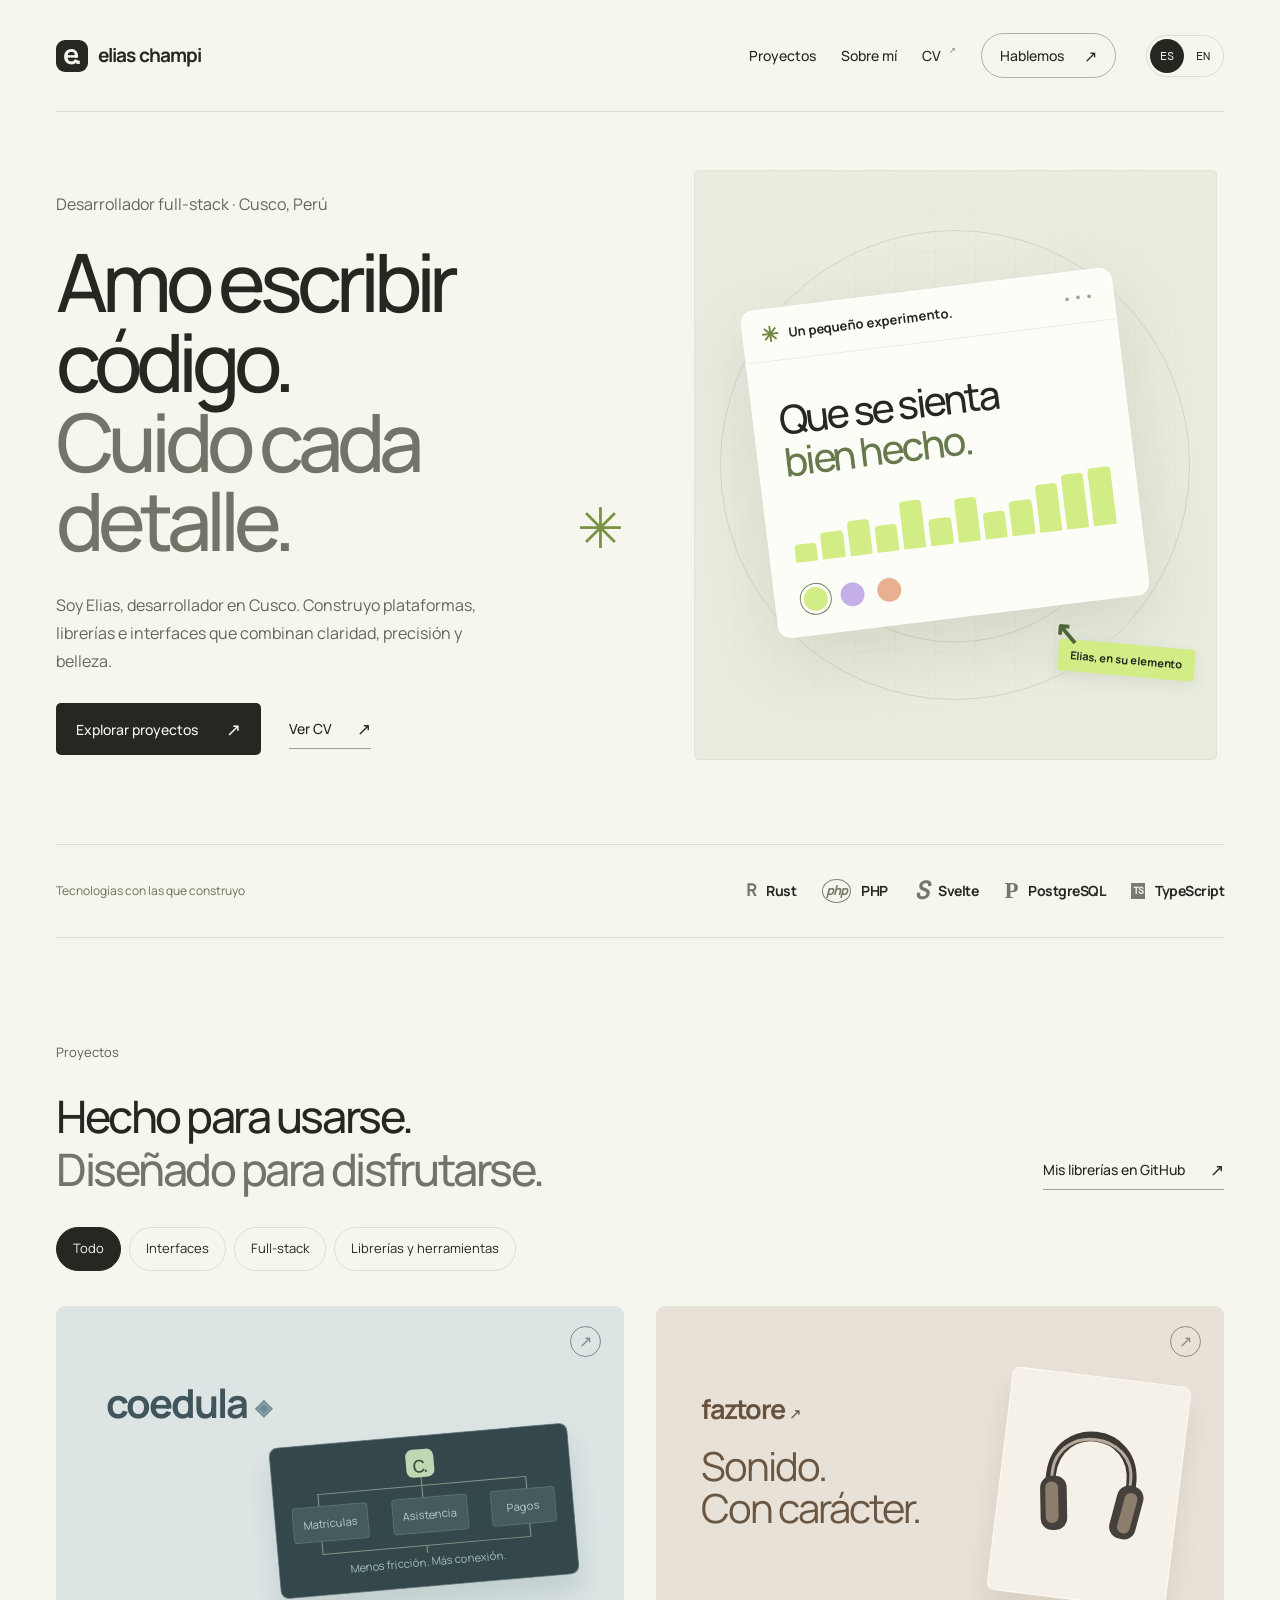
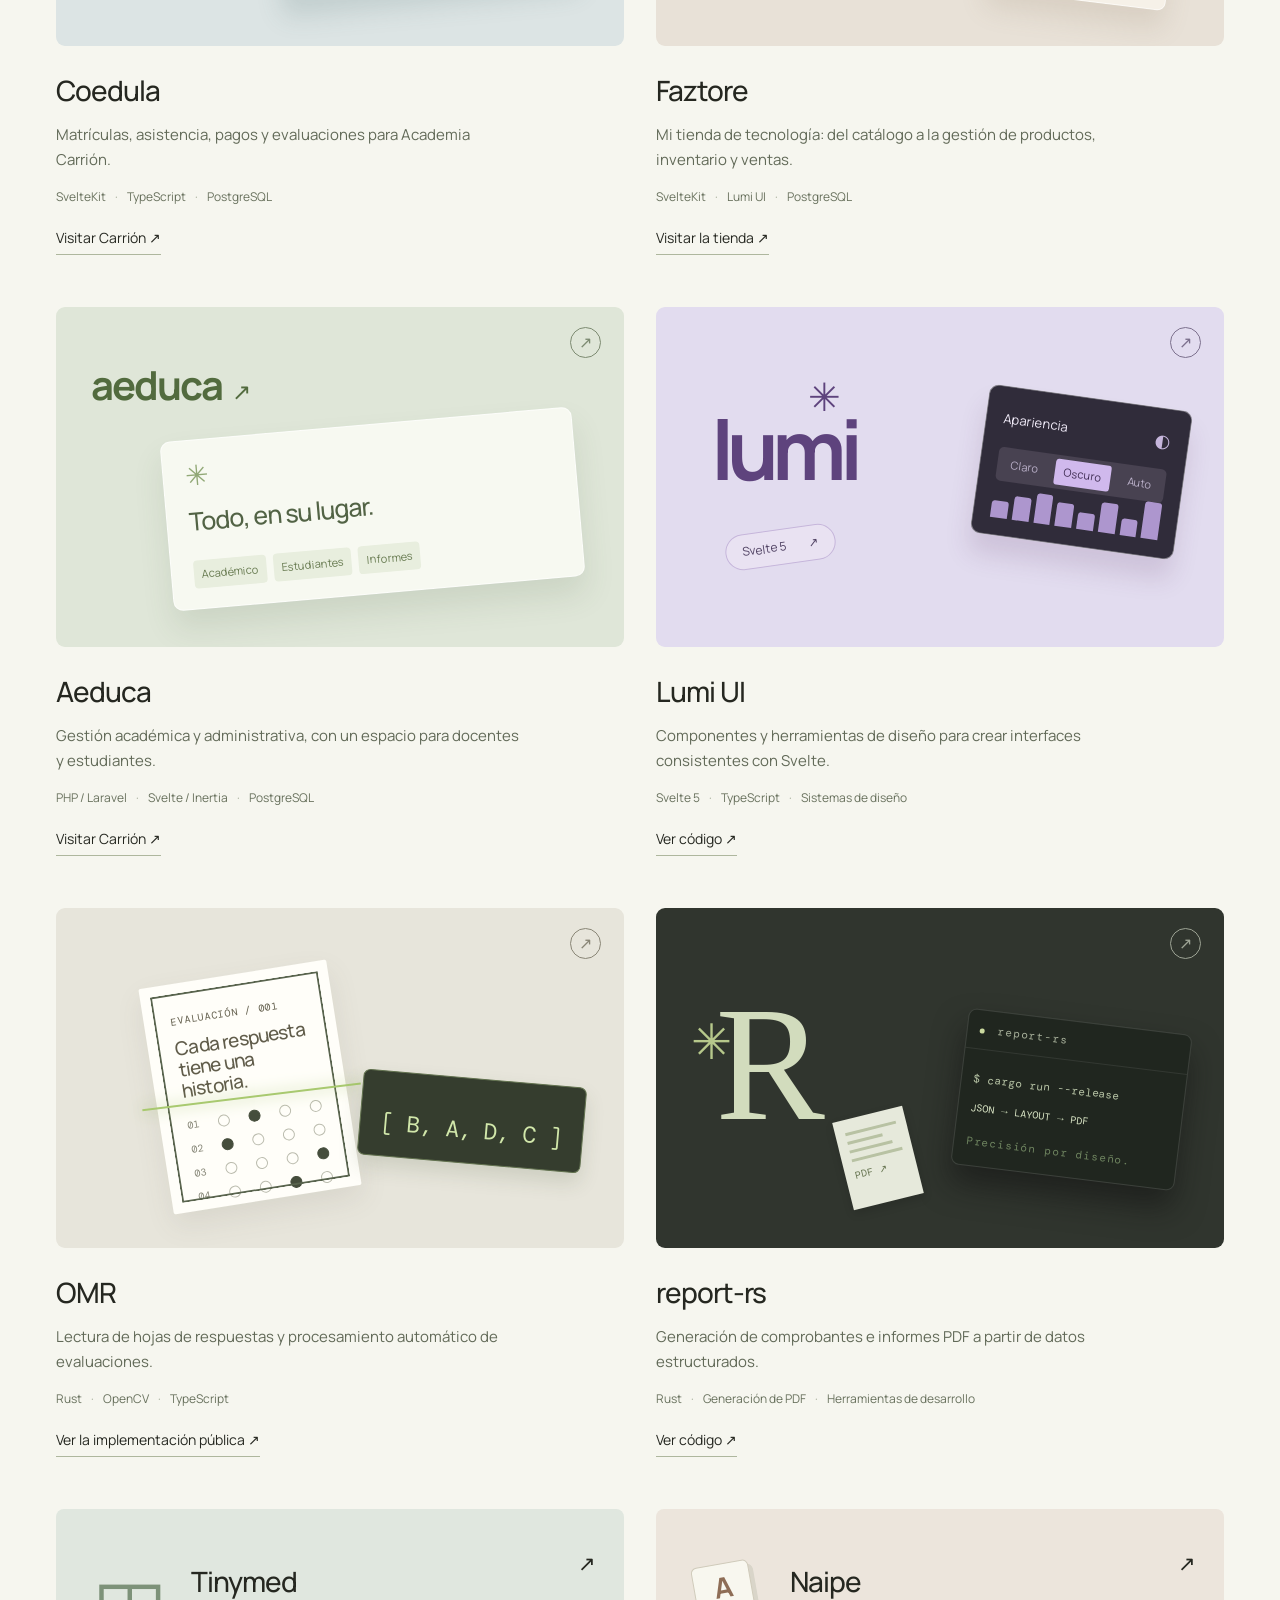
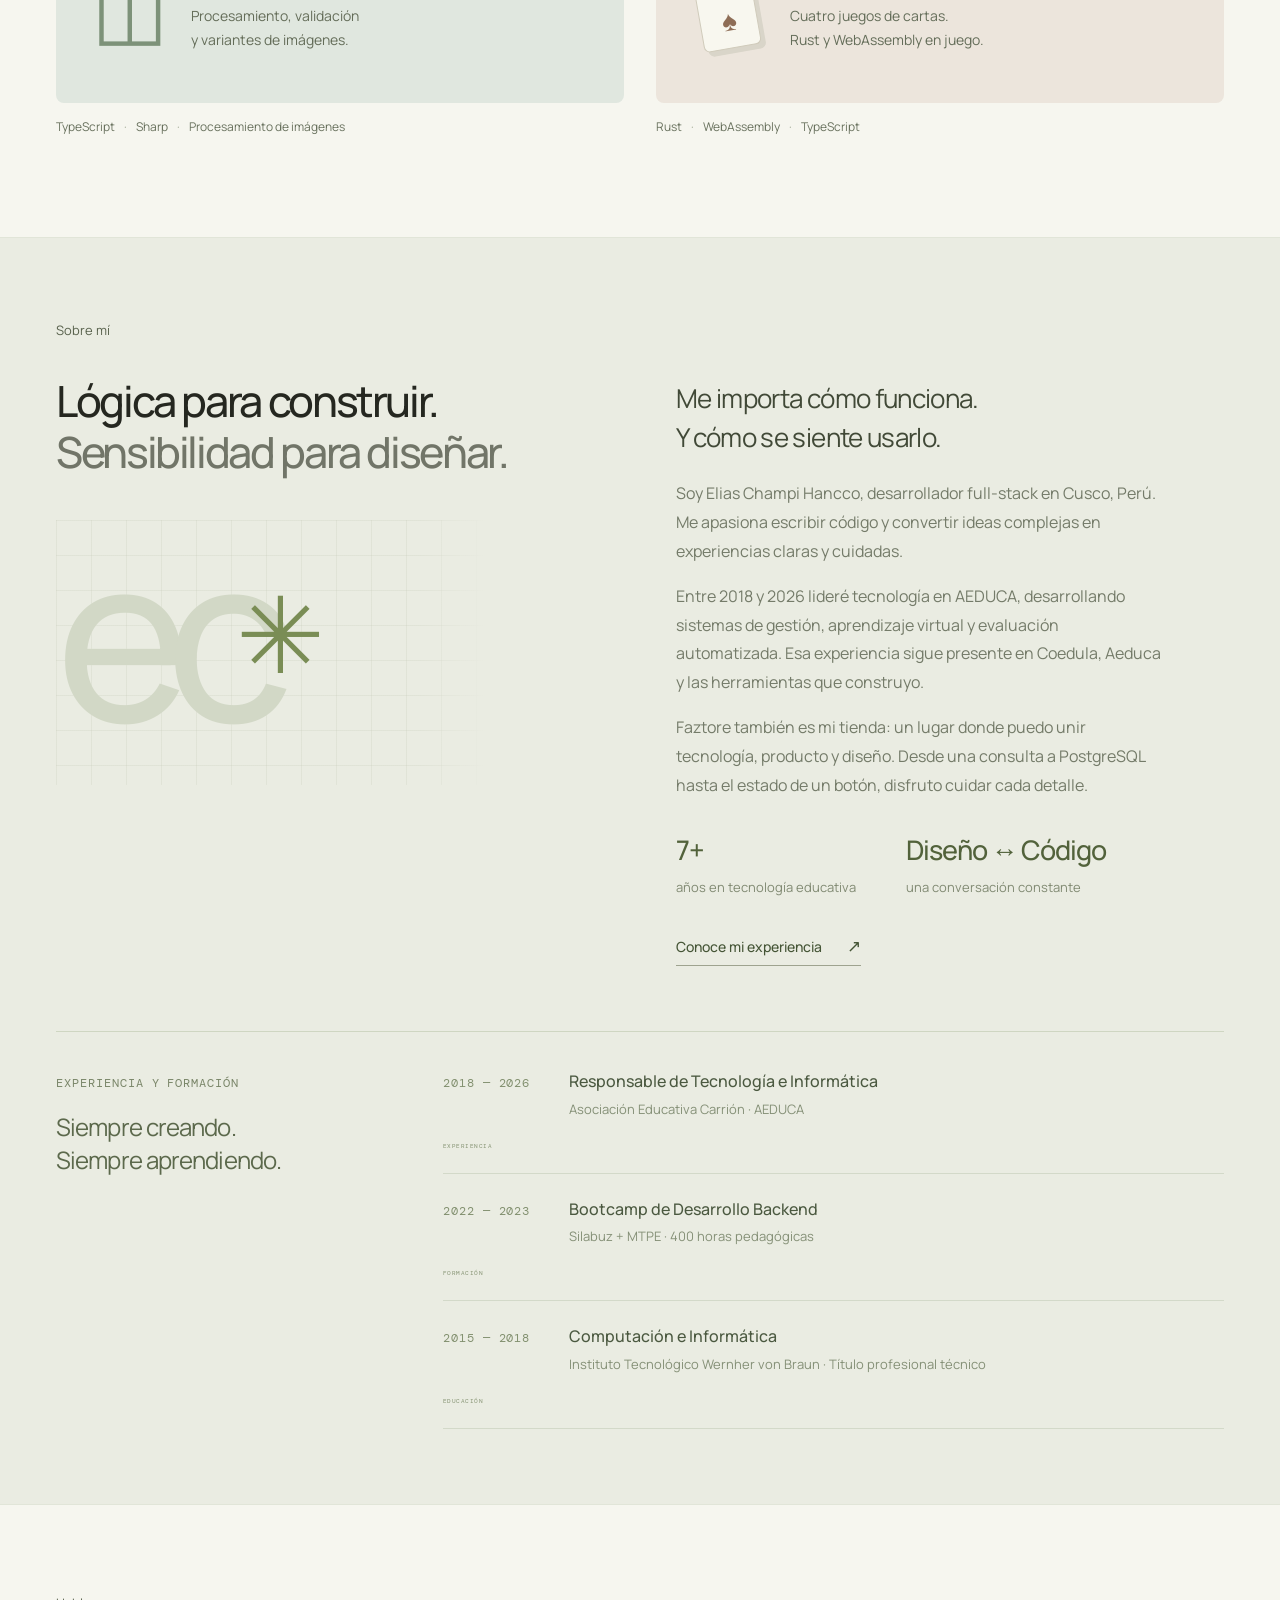
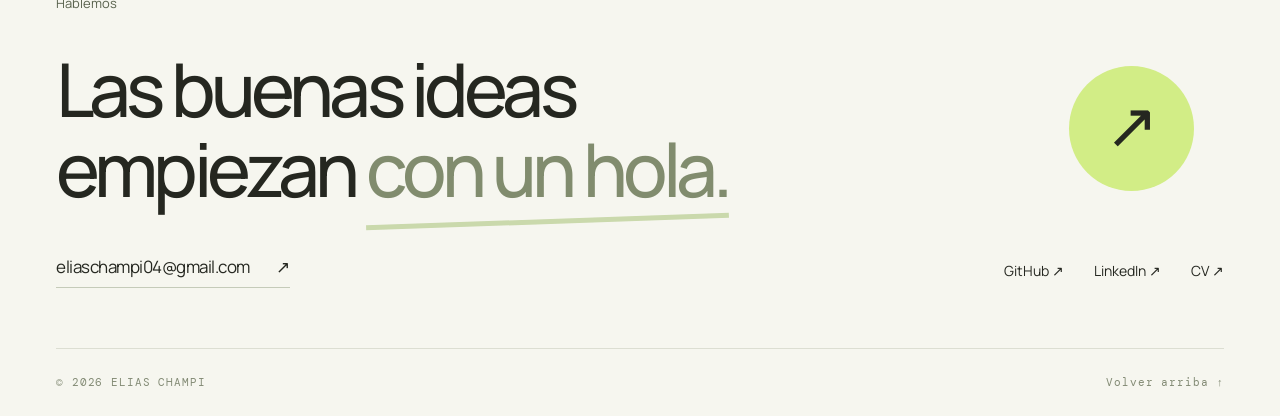
==== commit 411c537d: "Simplify project stories and improve text readability" ====
--- a/index.html
+++ b/index.html
@@ -1,40 +1,41 @@
 <!doctype html>
+
 <html lang="es">
   <head>
     <meta charset="utf-8" />
-    <meta name="viewport" content="width=device-width, initial-scale=1" />
-    <meta name="theme-color" content="#f6f6ef" />
+    <meta content="width=device-width, initial-scale=1" name="viewport" />
+    <meta content="#f6f6ef" name="theme-color" />
     <title data-i18n="documentTitle">
       Elias Champi — Código con intención. Interfaces con detalle.
     </title>
     <meta
+      content="Elias Champi, desarrollador full-stack en Cusco. Coedula, Faztore, Aeduca y librerías con Svelte, Rust, PHP y PostgreSQL."
+      data-i18n-content="description"
       name="description"
-      data-i18n-content="description"
-      content="Elias Champi, desarrollador full-stack en Cusco. Coedula, Faztore, Aeduca y librerías con Svelte, Rust, PHP y PostgreSQL."
     />
-    <link rel="canonical" href="https://eliaschampi.github.io/" />
+    <link href="https://eliaschampi.github.io/" rel="canonical" />
     <meta
+      content="Elias Champi — Código con intención. Interfaces con detalle."
+      data-i18n-content="documentTitle"
       property="og:title"
-      data-i18n-content="documentTitle"
-      content="Elias Champi — Código con intención. Interfaces con detalle."
     />
     <meta
+      content="Elias Champi, desarrollador full-stack en Cusco. Coedula, Faztore, Aeduca y librerías con Svelte, Rust, PHP y PostgreSQL."
+      data-i18n-content="description"
       property="og:description"
-      data-i18n-content="description"
-      content="Elias Champi, desarrollador full-stack en Cusco. Coedula, Faztore, Aeduca y librerías con Svelte, Rust, PHP y PostgreSQL."
     />
-    <meta property="og:type" content="website" />
-    <meta property="og:url" content="https://eliaschampi.github.io/" />
-    <link rel="icon" type="image/svg+xml" href="assets/favicon.svg" />
+    <meta content="website" property="og:type" />
+    <meta content="https://eliaschampi.github.io/" property="og:url" />
+    <link href="assets/favicon.svg" rel="icon" type="image/svg+xml" />
     <link
+      as="font"
+      crossorigin=""
+      href="assets/manrope-400.ttf"
       rel="preload"
-      href="assets/manrope-400.ttf"
-      as="font"
       type="font/ttf"
-      crossorigin=""
     />
-    <link rel="stylesheet" href="styles.css?v=4" />
-    <script type="module" src="app.js?v=3"></script>
+    <link href="styles.css?v=5" rel="stylesheet" />
+    <script src="app.js?v=4" type="module"></script>
   </head>
   <body>
     <a class="skip-link" href="#main"
@@ -42,57 +43,53 @@
     >
     <header class="site-header wrap">
       <a
+        aria-label="Inicio de Elias Champi"
         class="wordmark"
+        data-i18n-aria-label="homeLabel"
         href="#"
-        aria-label="Inicio de Elias Champi"
-        data-i18n-aria-label="homeLabel"
-        ><span class="brand-symbol" aria-hidden="true">e.</span> elias champi</a
+        ><span aria-hidden="true" class="brand-symbol">e.</span> elias champi</a
       >
       <div class="header-controls">
         <div
+          aria-label="Idioma"
           class="language-switch"
+          data-i18n-aria-label="languageLabel"
           role="group"
-          aria-label="Idioma"
-          data-i18n-aria-label="languageLabel"
         >
           <button
-            type="button"
+            aria-pressed="true"
             data-language="es"
             lang="es"
-            aria-pressed="true"
+            type="button"
           >
             ES</button
           ><button
-            type="button"
+            aria-pressed="false"
             data-language="en"
             lang="en"
-            aria-pressed="false"
+            type="button"
           >
             EN
           </button>
         </div>
         <button
+          aria-controls="navigation"
+          aria-expanded="false"
+          aria-label="Abrir navegación"
           class="menu-toggle"
-          aria-label="Abrir navegación"
           data-i18n-aria-label="openMenu"
-          aria-expanded="false"
-          aria-controls="navigation"
         >
           <span data-menu-label="">Menú</span>
           <span aria-hidden="true">＋</span>
         </button>
       </div>
       <nav
-        id="navigation"
         aria-label="Navegación principal"
         data-i18n-aria-label="navLabel"
+        id="navigation"
       >
-        <a href="#work"
-          ><span data-i18n="navWork">Proyectos </span><span>01</span></a
-        >
-        <a href="#about"
-          ><span data-i18n="navAbout">Sobre mí </span><span>02</span></a
-        >
+        <a href="#work"><span data-i18n="navWork">Proyectos </span></a>
+        <a href="#about"><span data-i18n="navAbout">Sobre mí </span></a>
         <a href="cv.html?lang=es"
           ><span data-i18n="navCv">CV </span><span>↗</span></a
         >
@@ -101,27 +98,18 @@
         >
       </nav>
     </header>
-
     <main id="main">
-      <section class="hero wrap" aria-labelledby="hero-title">
-        <div class="hero-meta mono">
-          <span
-            ><i class="status-dot" aria-hidden="true"></i>
-            <span data-i18n="heroMeta"
-              >DESARROLLADOR FULL-STACK · DISEÑO DE INTERFACES</span
-            ></span
-          ><span
-            ><span data-i18n="location">CUSCO, PERÚ </span
-            ><span aria-hidden="true">↗</span></span
-          >
-        </div>
+      <section aria-labelledby="hero-title" class="hero wrap">
         <div class="hero-grid">
           <div class="hero-copy">
-            <h1 id="hero-title" data-i18n="heroTitle">
+            <p class="hero-role" data-i18n="heroRole">
+              Desarrollador full-stack · Cusco, Perú
+            </p>
+            <h1 data-i18n="heroTitle" id="hero-title">
               Amo escribir<br />código.<br /><span class="muted"
                 >Cuido cada</span
               ><br /><span class="muted">detalle.</span
-              ><span class="headline-star" aria-hidden="true">✳</span>
+              ><span aria-hidden="true" class="headline-star">✳</span>
             </h1>
             <p>
               <span data-i18n="intro"
@@ -141,106 +129,75 @@
             </div>
           </div>
           <div
+            aria-label="Experimento interactivo de diseño"
             class="hero-art"
-            aria-label="Experimento interactivo de diseño"
             data-i18n-aria-label="playLabel"
           >
-            <div class="art-grid" aria-hidden="true"></div>
-            <div class="art-top mono">
-              <span
-                ><span data-i18n="artTop">EN EL PUNTO DE ENCUENTRO</span></span
-              ><span><span data-i18n="artDesign">DISEÑO Y CÓDIGO</span></span>
-            </div>
-            <span class="art-orbit orbit-one" aria-hidden="true"></span
-            ><span class="art-orbit orbit-two" aria-hidden="true"></span>
-            <div class="code-note mono" data-i18n="codeNote">
-              <span class="code-comment">// cuidado en cada detalle</span
-              ><br /><span class="code-purple">const</span> crear = {<br />&nbsp;
-              forma: <span class="code-green">'clara'</span>,<br />&nbsp;
-              función: <span class="code-green">'útil'</span><br />};
-            </div>
+            <div aria-hidden="true" class="art-grid"></div>
+            <span aria-hidden="true" class="art-orbit orbit-one"></span
+            ><span aria-hidden="true" class="art-orbit orbit-two"></span>
             <div class="playground" id="playground">
               <div class="playground-heading">
-                <span class="mini-logo" aria-hidden="true">✳</span
+                <span aria-hidden="true" class="mini-logo">✳</span
                 ><span
                   ><span data-i18n="playHeading"
                     >Un pequeño experimento.</span
                   ></span
-                ><span class="window-dots" aria-hidden="true">•••</span>
+                ><span aria-hidden="true" class="window-dots">•••</span>
               </div>
               <div class="playground-body">
-                <span class="mono overline"
-                  ><span data-i18n="playOverline"
-                    >LOS DETALLES HACEN LA DIFERENCIA</span
-                  ></span
-                >
                 <h2>
                   <span data-i18n="playTitle"
                     >Que se sienta<br /><em>bien hecho.</em></span
                   >
                 </h2>
-                <div class="sample-line" aria-hidden="true">
+                <div aria-hidden="true" class="sample-line">
                   <span></span><span></span><span></span><span></span
                   ><span></span><span></span><span></span><span></span
                   ><span></span><span></span><span></span><span></span>
                 </div>
                 <div class="playground-bottom">
                   <div
+                    aria-label="Color del experimento"
                     class="swatches"
+                    data-i18n-aria-label="accentLabel"
                     role="group"
-                    aria-label="Color del experimento"
-                    data-i18n-aria-label="accentLabel"
                   >
                     <button
+                      aria-label="Color lima"
+                      aria-pressed="true"
                       class="swatch"
                       data-color="lime"
-                      aria-label="Color lima"
                       data-i18n-aria-label="limeLabel"
-                      aria-pressed="true"
                     ></button
                     ><button
+                      aria-label="Color lila"
+                      aria-pressed="false"
                       class="swatch"
                       data-color="lilac"
-                      aria-label="Color lila"
                       data-i18n-aria-label="lilacLabel"
-                      aria-pressed="false"
                     ></button
                     ><button
+                      aria-label="Color durazno"
+                      aria-pressed="false"
                       class="swatch"
                       data-color="peach"
-                      aria-label="Color durazno"
                       data-i18n-aria-label="peachLabel"
-                      aria-pressed="false"
                     ></button>
                   </div>
-                  <span class="mono"
-                    ><span data-i18n="tryColor">PRUEBA UN COLOR </span
-                    ><span aria-hidden="true">↖</span></span
-                  >
-                </div>
-              </div>
-            </div>
-            <div class="craft-label mono">
-              <span class="sparkle" aria-hidden="true">✧</span>
-              <span data-i18n="builtIntention">CREADO CON INTENCIÓN</span>
+                </div>
+              </div>
             </div>
             <div class="floating-tag">
               <span aria-hidden="true">↖</span>
               <span data-i18n="pointerLabel">Elias, en su elemento</span>
             </div>
-            <div class="art-bottom mono">
-              <span
-                ><span data-i18n="artBottom"
-                  >IDEA → INTERFAZ → IMPACTO</span
-                ></span
-              ><span>01 / EC</span>
-            </div>
           </div>
         </div>
         <div class="stack-strip">
-          <span class="mono"
+          <span class=""
             ><span data-i18n="toolkitLabel"
-              >MIS HERRAMIENTAS DE CADA DÍA</span
+              >Tecnologías con las que construyo</span
             ></span
           >
           <ul
@@ -248,41 +205,27 @@
             data-i18n-aria-label="coreTech"
           >
             <li>
-              <span class="tech-icon rust" aria-hidden="true">R</span>Rust
+              <span aria-hidden="true" class="tech-icon rust">R</span>Rust
             </li>
             <li>
-              <span class="tech-icon php" aria-hidden="true">php</span>PHP
+              <span aria-hidden="true" class="tech-icon php">php</span>PHP
             </li>
             <li>
-              <span class="tech-icon svelte" aria-hidden="true">S</span>Svelte
+              <span aria-hidden="true" class="tech-icon svelte">S</span>Svelte
             </li>
             <li>
-              <span class="tech-icon postgres" aria-hidden="true">P</span
+              <span aria-hidden="true" class="tech-icon postgres">P</span
               >PostgreSQL
             </li>
             <li>
-              <span class="tech-icon ts" aria-hidden="true">TS</span>TypeScript
+              <span aria-hidden="true" class="tech-icon ts">TS</span>TypeScript
             </li>
           </ul>
-          <span class="strip-note"
-            ><span data-i18n="toolkitNote"
-              >La herramienta adecuada.<br />Los detalles correctos.</span
-            ></span
-          >
         </div>
       </section>
-
-      <section id="work" class="work-section wrap" aria-labelledby="work-title">
-        <div class="section-kicker mono">
-          <span
-            ><span data-i18n="workLabel"
-              >01 / PROYECTOS SELECCIONADOS</span
-            ></span
-          ><span
-            ><span data-i18n="workKicker"
-              >IDEAS CONVERTIDAS EN SOFTWARE</span
-            ></span
-          >
+      <section aria-labelledby="work-title" class="work-section wrap" id="work">
+        <div class="section-kicker">
+          <span><span data-i18n="workLabel">Proyectos</span></span>
         </div>
         <div class="section-heading">
           <h2 id="work-title">
@@ -296,28 +239,28 @@
           <a
             class="text-link"
             href="https://github.com/eliaschampi"
+            rel="noopener noreferrer"
             target="_blank"
-            rel="noopener noreferrer"
             ><span data-i18n="allRepos">Mis librerías en GitHub </span
             ><span aria-hidden="true">↗</span></a
           >
         </div>
         <div
+          aria-label="Filtrar proyectos"
           class="project-filters"
+          data-i18n-aria-label="filterLabel"
           role="group"
-          aria-label="Filtrar proyectos"
-          data-i18n-aria-label="filterLabel"
         >
-          <button class="filter" data-filter="all" aria-pressed="true">
-            <span data-i18n="filterAll">Todo </span><span>08</span></button
-          ><button class="filter" data-filter="interface" aria-pressed="false">
+          <button aria-pressed="true" class="filter" data-filter="all">
+            <span data-i18n="filterAll">Todo </span></button
+          ><button aria-pressed="false" class="filter" data-filter="interface">
             <span data-i18n="filterInterfaces">Interfaces</span></button
-          ><button class="filter" data-filter="fullstack" aria-pressed="false">
+          ><button aria-pressed="false" class="filter" data-filter="fullstack">
             <span data-i18n="filterFullstack">Full-stack</span></button
-          ><button class="filter" data-filter="tools" aria-pressed="false">
+          ><button aria-pressed="false" class="filter" data-filter="tools">
             <span data-i18n="filterTools">Librerías y herramientas</span>
           </button>
-          <p class="sr-only" id="filter-status" aria-live="polite"></p>
+          <p aria-live="polite" class="sr-only" id="filter-status"></p>
         </div>
         <div class="project-grid">
           <article
@@ -326,30 +269,23 @@
             id="project-coedula"
           >
             <a
+              aria-label="Coedula — sitio institucional Carrión"
               class="project-visual coedula-visual"
+              data-i18n-aria-label="coedulaAria"
               href="https://carrioneduca.edu.pe/"
-              target="_blank"
-              rel="noopener noreferrer"
-              aria-label="Coedula — sitio institucional Carrión"
-              data-i18n-aria-label="coedulaAria"
-            >
-              <span class="visual-label mono" data-i18n="coedulaVisualLabel"
-                >LA ACADEMIA, CONECTADA.</span
-              ><span class="visual-arrow" aria-hidden="true">↗</span>
-              <div class="coedula-composition" aria-hidden="true">
+              rel="noopener noreferrer"
+              target="_blank"
+            >
+              <span aria-hidden="true" class="visual-arrow">↗</span>
+              <div aria-hidden="true" class="coedula-composition">
                 <div class="coedula-wordmark">coedula<span>◈</span></div>
                 <div class="coedula-panel">
-                  <div class="coedula-panel-top">
-                    <span class="mono" data-i18n="coedulaWorkspace"
-                      >UN SOLO ESPACIO</span
-                    ><i>•••</i>
-                  </div>
                   <div class="coedula-system">
                     <span class="system-core">c.</span
-                    ><svg viewBox="0 0 300 130" preserveAspectRatio="none">
+                    ><svg preserveaspectratio="none" viewbox="0 0 300 130">
                       <path
                         d="M150 10V40M45 62V40H255V62M150 40V62M45 91V108H255V91M150 108V120"
-                      />
+                      ></path>
                     </svg>
                     <div class="system-modules">
                       <span data-i18n="enrollment">Matrículas</span
@@ -361,59 +297,30 @@
                     >
                   </div>
                 </div>
-                <span class="coedula-note mono" data-i18n="coedulaNote"
-                  >CADA PROCESO, EN SU LUGAR.</span
-                >
-              </div>
-              <span class="visual-foot mono"
-                ><span data-i18n="educationEcosystem">ECOSISTEMA EDUCATIVO</span
-                ><span data-i18n="interfaceStudy"
-                  >EXPLORACIÓN DE INTERFAZ</span
-                ></span
-              ></a
-            >
+              </div>
+            </a>
             <div class="project-info">
               <div>
                 <h3>Coedula</h3>
                 <p>
                   <span data-i18n="coedulaSummary"
-                    >El día a día de la educación, conectado.</span
+                    >Matrículas, asistencia, pagos y evaluaciones para Academia
+                    Carrión.</span
                   >
                 </p>
               </div>
-              <span class="project-number mono">01</span>
-            </div>
-            <div class="project-access mono">
-              <span data-i18n="privateEducation"
-                >CÓDIGO PRIVADO · PLATAFORMA EDUCATIVA</span
-              >
             </div>
             <div class="tags">
               <span>SvelteKit</span><span>TypeScript</span
               ><span>PostgreSQL</span>
             </div>
-            <details class="project-detail">
-              <summary>
-                <span data-i18n="projectDetail">Dentro del proyecto </span
-                ><span aria-hidden="true">+</span>
-              </summary>
-              <p>
-                <span data-i18n="coedulaDetail"
-                  >Una plataforma para la operación diaria de Academia Carrión:
-                  matrículas, asistencia, pagos y evaluaciones. SvelteKit y
-                  PostgreSQL conectan el sistema, con herramientas Rust para OMR
-                  y generación de documentos.</span
-                >
-              </p>
-              <a
-                href="https://carrioneduca.edu.pe/"
-                target="_blank"
-                rel="noopener noreferrer"
-                ><span data-i18n="institutionalLink"
-                  >Sitio institucional Carrión ↗</span
-                ></a
-              >
-            </details>
+            <a
+              class="project-link"
+              href="https://carrioneduca.edu.pe/"
+              rel="noopener noreferrer"
+              target="_blank"
+              ><span data-i18n="institutionalLink">Visitar Carrión ↗</span></a
+            >
           </article>
           <article
             class="project"
@@ -421,18 +328,14 @@
             id="project-faztore"
           >
             <a
+              aria-label="Visitar mi tienda Faztore"
               class="project-visual store-visual"
+              data-i18n-aria-label="faztoreAria"
               href="https://faztore.com/"
-              target="_blank"
-              rel="noopener noreferrer"
-              aria-label="Visitar mi tienda Faztore"
-              data-i18n-aria-label="faztoreAria"
-              ><span class="visual-label mono"
-                ><span data-i18n="faztoreVisualLabel"
-                  >BUENA TECNOLOGÍA. UNA EXPERIENCIA CUIDADA.</span
-                ></span
-              ><span class="visual-arrow" aria-hidden="true">↗</span>
-              <div class="store-composition" aria-hidden="true">
+              rel="noopener noreferrer"
+              target="_blank"
+              ><span aria-hidden="true" class="visual-arrow">↗</span>
+              <div aria-hidden="true" class="store-composition">
                 <div class="store-wordmark">faztore<span>↗</span></div>
                 <div class="store-message">
                   <span data-i18n="storeMessage"
@@ -440,7 +343,7 @@
                   >
                 </div>
                 <div class="store-product">
-                  <svg viewBox="0 0 140 145" fill="none">
+                  <svg fill="none" viewbox="0 0 140 145">
                     <path
                       d="M30 78V63C30 5 112 5 112 63V78"
                       stroke="#3d3935"
@@ -452,107 +355,66 @@
                       stroke-width="3"
                     ></path>
                     <rect
+                      fill="#45403c"
+                      height="55"
+                      rx="12"
+                      transform="rotate(-8 19 66)"
+                      width="27"
                       x="19"
                       y="66"
-                      width="27"
+                    ></rect>
+                    <rect
+                      fill="#45403c"
                       height="55"
                       rx="12"
-                      fill="#45403c"
-                      transform="rotate(-8 19 66)"
+                      transform="rotate(8 101 63)"
+                      width="27"
+                      x="101"
+                      y="63"
                     ></rect>
                     <rect
-                      x="101"
-                      y="63"
-                      width="27"
-                      height="55"
-                      rx="12"
-                      fill="#45403c"
-                      transform="rotate(8 101 63)"
+                      fill="#8c7d6d"
+                      height="42"
+                      rx="6"
+                      transform="rotate(-8 25 71)"
+                      width="13"
+                      x="25"
+                      y="71"
                     ></rect>
                     <rect
-                      x="25"
-                      y="71"
-                      width="13"
+                      fill="#8c7d6d"
                       height="42"
                       rx="6"
-                      fill="#8c7d6d"
-                      transform="rotate(-8 25 71)"
-                    ></rect>
-                    <rect
+                      transform="rotate(8 108 71)"
+                      width="13"
                       x="108"
                       y="71"
-                      width="13"
-                      height="42"
-                      rx="6"
-                      fill="#8c7d6d"
-                      transform="rotate(8 108 71)"
                     ></rect>
                   </svg>
-                  <div>
-                    <span
-                      ><span data-i18n="personalAudio"
-                        >AUDIO PERSONAL</span
-                      ></span
-                    ><b
-                      ><span data-i18n="findSound">Encuentra tu sonido. </span
-                      ><i>↗</i></b
-                    >
-                  </div>
-                </div>
-                <span class="store-tag mono"
-                  ><span data-i18n="storeLocation"
-                    >DESDE CUSCO, PERÚ</span
-                  ></span
-                >
-              </div>
-              <span class="visual-foot mono"
-                ><span data-i18n="storeLabel">TIENDA DE TECNOLOGÍA</span>
-                <span
-                  ><span data-i18n="interfaceStudy"
-                    >EXPLORACIÓN DE INTERFAZ</span
-                  ></span
-                ></span
-              ></a
-            >
+                </div>
+              </div>
+            </a>
             <div class="project-info">
               <div>
                 <h3>Faztore</h3>
                 <p>
                   <span data-i18n="faztoreSummary"
-                    >Mi tienda. Mi forma de cuidar cada detalle.</span
+                    >Mi tienda de tecnología: del catálogo a la gestión de
+                    productos, inventario y ventas.</span
                   >
                 </p>
               </div>
-              <span class="project-number mono">02</span>
-            </div>
-            <div class="project-access mono">
-              <span data-i18n="privateStore"
-                >CÓDIGO PRIVADO · TIENDA EN LÍNEA</span
-              >
             </div>
             <div class="tags">
               <span>SvelteKit</span><span>Lumi UI</span><span>PostgreSQL</span>
             </div>
-            <details class="project-detail">
-              <summary>
-                <span data-i18n="projectDetail">Dentro del proyecto </span
-                ><span aria-hidden="true">+</span>
-              </summary>
-              <p>
-                <span data-i18n="faztoreDetail"
-                  >Mi tienda de tecnología, con una experiencia de compra
-                  cuidada y un sistema propio para gestionar productos,
-                  inventario y ventas. Un catálogo público conectado con las
-                  herramientas que hacen funcionar el negocio.</span
-                >
-              </p>
-              <a
-                href="https://faztore.com/"
-                target="_blank"
-                rel="noopener noreferrer"
-                ><span data-i18n="storeLink">Visitar la tienda ↗</span></a
-              >
-            </details>
+            <a
+              class="project-link"
+              href="https://faztore.com/"
+              rel="noopener noreferrer"
+              target="_blank"
+              ><span data-i18n="storeLink">Visitar la tienda ↗</span></a
+            >
           </article>
           <article
             class="project"
@@ -560,140 +422,48 @@
             id="project-aeduca"
           >
             <a
+              aria-label="Aeduca — sitio institucional Carrión"
               class="project-visual aeduca-visual"
+              data-i18n-aria-label="aeducaAria"
               href="https://carrioneduca.edu.pe/"
-              target="_blank"
-              rel="noopener noreferrer"
-              aria-label="Aeduca — sitio institucional Carrión"
-              data-i18n-aria-label="aeducaAria"
-              ><span class="visual-label mono"
-                ><span data-i18n="aeducaVisualLabel"
-                  >CONECTANDO LA EDUCACIÓN</span
-                ></span
-              ><span class="visual-arrow" aria-hidden="true">↗</span>
-              <div class="school-window" aria-hidden="true">
-                <aside>
-                  <b>a<span>educa</span></b
-                  ><i class="current"
-                    >▦ <span><span data-i18n="overview">Resumen</span></span></i
-                  ><i
-                    >◉
-                    <span
-                      ><span data-i18n="students">Estudiantes</span></span
-                    ></i
-                  ><i
-                    >▤
-                    <span><span data-i18n="academics">Académico</span></span></i
-                  ><i
-                    >▧
-                    <span
-                      ><span data-i18n="attendance">Asistencia</span></span
-                    ></i
-                  ><i
-                    >↗
-                    <span><span data-i18n="reports">Informes</span></span></i
-                  >
-                </aside>
-                <div class="school-main">
-                  <span class="school-eyebrow"
-                    ><span data-i18n="connectedCampus"
-                      >UNA COMUNIDAD CONECTADA</span
-                    ></span
-                  >
-                  <h4>
-                    <span data-i18n="schoolTitle">Todo, en su lugar.</span>
-                  </h4>
-                  <div class="school-metrics">
-                    <div>
-                      <span data-i18n="students">Estudiantes</span
-                      ><b
-                        ><span data-i18n="peopleFirst"
-                          >Primero, las personas.</span
-                        ></b
-                      >
-                    </div>
-                    <div>
-                      <span data-i18n="academics">Académico</span
-                      ><b
-                        ><span data-i18n="alwaysConnected"
-                          >Siempre conectados.</span
-                        ></b
-                      >
-                    </div>
+              rel="noopener noreferrer"
+              target="_blank"
+              ><span aria-hidden="true" class="visual-arrow">↗</span>
+              <div aria-hidden="true" class="education-art">
+                <div class="education-wordmark">aeduca<span>↗</span></div>
+                <div class="education-card">
+                  <span class="education-symbol">✳</span>
+                  <h4 data-i18n="schoolTitle">Todo, en su lugar.</h4>
+                  <div class="education-modules">
+                    <span data-i18n="academics">Académico</span
+                    ><span data-i18n="students">Estudiantes</span
+                    ><span data-i18n="reports">Informes</span>
                   </div>
-                  <div class="school-graph">
-                    <span
-                      ><span data-i18n="learningNoLimits"
-                        >Aprender, sin límites</span
-                      ></span
-                    ><svg viewBox="0 0 300 95" fill="none">
-                      <path
-                        d="M0 80C35 80 25 40 60 48S95 80 125 44S160 70 190 30S240 54 300 8"
-                        stroke="#557a54"
-                        stroke-width="3"
-                      ></path>
-                      <path
-                        d="M0 80C35 80 25 40 60 48S95 80 125 44S160 70 190 30S240 54 300 8V95H0Z"
-                        fill="#b7ccb1"
-                        fill-opacity=".3"
-                      ></path>
-                    </svg>
-                  </div>
-                </div>
-              </div>
-              <span class="visual-foot mono"
-                ><span data-i18n="educationEcosystem"
-                  >ECOSISTEMA EDUCATIVO</span
-                >
-                <span
-                  ><span data-i18n="interfaceStudy"
-                    >EXPLORACIÓN DE INTERFAZ</span
-                  ></span
-                ></span
-              ></a
-            >
+                </div>
+              </div>
+            </a>
             <div class="project-info">
               <div>
                 <h3>Aeduca</h3>
                 <p>
                   <span data-i18n="aeducaSummary"
-                    >Una comunidad educativa más conectada.</span
+                    >Gestión académica y administrativa, con un espacio para
+                    docentes y estudiantes.</span
                   >
                 </p>
               </div>
-              <span class="project-number mono">03</span>
-            </div>
-            <div class="project-access mono">
-              <span data-i18n="privateEducation"
-                >CÓDIGO PRIVADO · PLATAFORMA EDUCATIVA</span
-              >
             </div>
             <div class="tags">
               <span>PHP / Laravel</span><span>Svelte / Inertia</span
               ><span>PostgreSQL</span>
             </div>
-            <details class="project-detail">
-              <summary>
-                <span data-i18n="projectDetail">Dentro del proyecto </span
-                ><span aria-hidden="true">+</span>
-              </summary>
-              <p>
-                <span data-i18n="aeducaDetail"
-                  >Una plataforma educativa que reúne la gestión académica y
-                  administrativa con el acceso de docentes y estudiantes.
-                  Desarrollada con Laravel, Inertia, Svelte y PostgreSQL, con
-                  Lumi UI como base de sus interfaces.</span
-                >
-              </p>
-              <a
-                href="https://carrioneduca.edu.pe/"
-                target="_blank"
-                rel="noopener noreferrer"
-                ><span data-i18n="institutionalLink"
-                  >Sitio institucional Carrión ↗</span
-                ></a
-              >
-            </details>
+            <a
+              class="project-link"
+              href="https://carrioneduca.edu.pe/"
+              rel="noopener noreferrer"
+              target="_blank"
+              ><span data-i18n="institutionalLink">Visitar Carrión ↗</span></a
+            >
           </article>
           <article
             class="project"
@@ -701,19 +471,15 @@
             id="project-lumi"
           >
             <a
+              aria-label="Explorar Lumi UI"
               class="project-visual lumi-visual"
+              data-i18n-aria-label="lumiAria"
               href="https://eliaschampi.github.io/lumi/"
-              target="_blank"
-              rel="noopener noreferrer"
-              aria-label="Explorar Lumi UI"
-              data-i18n-aria-label="lumiAria"
-            >
-              <span class="visual-label mono"
-                ><span data-i18n="lumiVisualLabel"
-                  >UN SISTEMA PARA CREAR BUENAS INTERFACES</span
-                ></span
-              ><span class="visual-arrow" aria-hidden="true">↗</span>
-              <div class="lumi-composition" aria-hidden="true">
+              rel="noopener noreferrer"
+              target="_blank"
+            >
+              <span aria-hidden="true" class="visual-arrow">↗</span>
+              <div aria-hidden="true" class="lumi-composition">
                 <div class="lumi-title">lumi<span>✳</span></div>
                 <div class="lumi-widget">
                   <div class="widget-top">
@@ -726,43 +492,23 @@
                       ><span data-i18n="dark">Oscuro</span></span
                     ><span><span data-i18n="auto">Auto</span></span>
                   </div>
-                  <div class="widget-row">
-                    <span
-                      ><span data-i18n="thoughtfulDefault"
-                        >Cuidado desde el inicio</span
-                      ></span
-                    ><i></i>
-                  </div>
                   <div class="widget-chart">
                     <b></b><b></b><b></b><b></b><b></b><b></b><b></b><b></b>
                   </div>
                 </div>
-                <span class="lumi-pill">Svelte 5 <span>↗</span></span
-                ><span class="lumi-pill secondary"
-                  ><span data-i18n="lumiPill">Un poco más especial.</span></span
-                >
-              </div>
-              <span class="visual-foot mono"
-                ><span data-i18n="componentLibrary"
-                  >LIBRERÍA DE COMPONENTES</span
-                >
-                <span
-                  ><span data-i18n="interfaceStudy"
-                    >EXPLORACIÓN DE INTERFAZ</span
-                  ></span
-                ></span
-              >
+                <span class="lumi-pill">Svelte 5 <span>↗</span></span>
+              </div>
             </a>
             <div class="project-info">
               <div>
                 <h3>Lumi UI</h3>
                 <p>
                   <span data-i18n="lumiSummary"
-                    >Un lenguaje común para interfaces cuidadas.</span
+                    >Componentes y herramientas de diseño para crear interfaces
+                    consistentes con Svelte.</span
                   >
                 </p>
               </div>
-              <span class="project-number mono">04</span>
             </div>
             <div class="tags">
               <span>Svelte 5</span><span>TypeScript</span
@@ -770,41 +516,24 @@
                 ><span data-i18n="designSystems">Sistemas de diseño</span></span
               >
             </div>
-            <details class="project-detail">
-              <summary>
-                <span data-i18n="projectDetail">Dentro del proyecto </span
-                ><span aria-hidden="true">+</span>
-              </summary>
-              <p>
-                <span data-i18n="lumiDetail"
-                  >Una librería de componentes reutilizables, variables
-                  semánticas de diseño, estructuras adaptables, formularios y
-                  gráficos. La base para mantener coherencia desde el control
-                  más pequeño hasta la experiencia completa.</span
-                >
-              </p>
-              <a
-                href="https://github.com/eliaschampi/lumi-ui"
-                target="_blank"
-                rel="noopener noreferrer"
-                ><span data-i18n="sourceLink">Explorar el código ↗</span></a
-              >
-            </details>
+            <a
+              class="project-link"
+              href="https://github.com/eliaschampi/lumi-ui"
+              rel="noopener noreferrer"
+              target="_blank"
+              ><span data-i18n="sourceLink">Ver código ↗</span></a
+            >
           </article>
           <article class="project" data-category="tools" id="project-omr">
             <a
+              aria-label="Explorar la implementación pública de OMR"
               class="project-visual omr-visual"
+              data-i18n-aria-label="omrAria"
               href="https://github.com/eliaschampi/nextya"
-              target="_blank"
-              rel="noopener noreferrer"
-              aria-label="Explorar la implementación pública de OMR"
-              data-i18n-aria-label="omrAria"
-              ><span class="visual-label mono"
-                ><span data-i18n="omrVisualLabel"
-                  >DEL PAPEL A LA INFORMACIÓN</span
-                ></span
-              ><span class="visual-arrow" aria-hidden="true">↗</span>
-              <div class="omr-composition" aria-hidden="true">
+              rel="noopener noreferrer"
+              target="_blank"
+              ><span aria-hidden="true" class="visual-arrow">↗</span>
+              <div aria-hidden="true" class="omr-composition">
                 <div class="answer-sheet">
                   <div class="sheet-corners"></div>
                   <span class="mono"
@@ -832,74 +561,44 @@
                   <div class="scan-line"></div>
                 </div>
                 <div class="omr-result mono">
-                  <span class="status-dot"></span>
-                  <span data-i18n="omrRead">LEER. RECONOCER. COMPRENDER.</span
-                  ><br /><span class="result-code">[ B, A, D, C ]</span>
-                </div>
-              </div>
-              <span class="visual-foot mono"
-                ><span data-i18n="omrLabel"
-                  >RECONOCIMIENTO ÓPTICO DE MARCAS</span
-                >
-                <span
-                  ><span data-i18n="conceptStudy"
-                    >EXPLORACIÓN VISUAL</span
-                  ></span
-                ></span
-              ></a
-            >
+                  <br /><span class="result-code">[ B, A, D, C ]</span>
+                </div>
+              </div>
+            </a>
             <div class="project-info">
               <div>
                 <h3>OMR</h3>
                 <p>
                   <span data-i18n="omrSummary"
-                    >De una respuesta marcada a un dato útil.</span
+                    >Lectura de hojas de respuestas y procesamiento automático
+                    de evaluaciones.</span
                   >
                 </p>
               </div>
-              <span class="project-number mono">05</span>
             </div>
             <div class="tags">
               <span>Rust</span><span>OpenCV</span><span>TypeScript</span>
             </div>
-            <details class="project-detail">
-              <summary>
-                <span data-i18n="projectDetail">Dentro del proyecto </span
-                ><span aria-hidden="true">+</span>
-              </summary>
-              <p>
-                <span data-i18n="omrDetail"
-                  >Herramientas para leer hojas de respuestas y automatizar
-                  evaluaciones. Mi motor privado en Rust forma parte de los
-                  procesos educativos; la implementación pública anterior en
-                  NextYa, con TypeScript y OpenCV, muestra detección de hojas,
-                  corrección de perspectiva y lectura de marcas.</span
-                >
-              </p>
-              <a
-                href="https://github.com/eliaschampi/nextya/tree/main/src/lib/omrProcessor"
-                target="_blank"
-                rel="noopener noreferrer"
-                ><span data-i18n="omrSource"
-                  >Ver la implementación pública ↗</span
-                ></a
-              >
-            </details>
+            <a
+              class="project-link"
+              href="https://github.com/eliaschampi/nextya/tree/main/src/lib/omrProcessor"
+              rel="noopener noreferrer"
+              target="_blank"
+              ><span data-i18n="omrSource"
+                >Ver la implementación pública ↗</span
+              ></a
+            >
           </article>
           <article class="project" data-category="tools" id="project-report">
             <a
+              aria-label="Explorar report-rs en GitHub"
               class="project-visual rust-visual"
+              data-i18n-aria-label="reportAria"
               href="https://github.com/eliaschampi/report-rs"
-              target="_blank"
-              rel="noopener noreferrer"
-              aria-label="Explorar report-rs en GitHub"
-              data-i18n-aria-label="reportAria"
-              ><span class="visual-label mono"
-                ><span data-i18n="rustVisualLabel"
-                  >LA BELLEZA QUE NO SIEMPRE SE VE</span
-                ></span
-              ><span class="visual-arrow" aria-hidden="true">↗</span>
-              <div class="rust-composition" aria-hidden="true">
+              rel="noopener noreferrer"
+              target="_blank"
+              ><span aria-hidden="true" class="visual-arrow">↗</span>
+              <div aria-hidden="true" class="rust-composition">
                 <span class="rust-mark">R<span>✳</span></span>
                 <div class="rust-console mono">
                   <div><i></i> report-rs</div>
@@ -917,23 +616,17 @@
                   ><i></i><i></i><i></i><i></i><b>PDF ↗</b></span
                 >
               </div>
-              <span class="visual-foot mono"
-                ><span data-i18n="pdfEngine">MOTOR PDF DETERMINISTA</span>
-                <span
-                  ><span data-i18n="rustTooling">HERRAMIENTAS RUST</span></span
-                ></span
-              ></a
-            >
+            </a>
             <div class="project-info">
               <div>
                 <h3>report-rs</h3>
                 <p>
                   <span data-i18n="reportSummary"
-                    >Datos estructurados. Documentos bien hechos.</span
+                    >Generación de comprobantes e informes PDF a partir de datos
+                    estructurados.</span
                   >
                 </p>
               </div>
-              <span class="project-number mono">06</span>
             </div>
             <div class="tags">
               <span>Rust</span
@@ -944,26 +637,13 @@
                 ></span
               >
             </div>
-            <details class="project-detail">
-              <summary>
-                <span data-i18n="projectDetail">Dentro del proyecto </span
-                ><span aria-hidden="true">+</span>
-              </summary>
-              <p>
-                <span data-i18n="reportDetail"
-                  >Un motor Rust con un protocolo de entrada y salida en JSON
-                  para generar PDF de forma determinista. Incluye comprobantes
-                  térmicos e informes de asistencia A4 paginados; otros formatos
-                  siguen en desarrollo.</span
-                >
-              </p>
-              <a
-                href="https://github.com/eliaschampi/report-rs"
-                target="_blank"
-                rel="noopener noreferrer"
-                ><span data-i18n="sourceLink">Explorar el código ↗</span></a
-              >
-            </details>
+            <a
+              class="project-link"
+              href="https://github.com/eliaschampi/report-rs"
+              rel="noopener noreferrer"
+              target="_blank"
+              ><span data-i18n="sourceLink">Ver código ↗</span></a
+            >
           </article>
           <article
             class="project compact-project"
@@ -971,21 +651,16 @@
             id="project-tinymed"
           >
             <a
+              aria-label="Explorar Tinymed en GitHub"
               class="compact-visual tinymed-visual"
+              data-i18n-aria-label="tinymedAria"
               href="https://github.com/eliaschampi/tinymed"
-              target="_blank"
-              rel="noopener noreferrer"
-              aria-label="Explorar Tinymed en GitHub"
-              data-i18n-aria-label="tinymedAria"
-              ><span class="compact-symbol media-symbol" aria-hidden="true"
+              rel="noopener noreferrer"
+              target="_blank"
+              ><span aria-hidden="true" class="compact-symbol media-symbol"
                 >◫</span
               >
               <div>
-                <span class="mono"
-                  ><span data-i18n="tinymedVisualLabel"
-                    >PEQUEÑAS HERRAMIENTAS. BUENAS BASES.</span
-                  ></span
-                >
                 <h3>Tinymed</h3>
                 <p>
                   <span data-i18n="tinymedSummary"
@@ -994,7 +669,7 @@
                   >
                 </p>
               </div>
-              <span class="compact-arrow" aria-hidden="true">↗</span></a
+              <span aria-hidden="true" class="compact-arrow">↗</span></a
             >
             <div class="tags">
               <span>TypeScript</span><span>Sharp</span
@@ -1007,21 +682,16 @@
           </article>
           <article class="project compact-project" data-category="tools">
             <a
+              aria-label="Explorar Naipe en GitHub"
               class="compact-visual naipe-visual"
+              data-i18n-aria-label="naipeAria"
               href="https://github.com/eliaschampi/naipe"
-              target="_blank"
-              rel="noopener noreferrer"
-              aria-label="Explorar Naipe en GitHub"
-              data-i18n-aria-label="naipeAria"
-              ><span class="compact-symbol playing-card" aria-hidden="true"
+              rel="noopener noreferrer"
+              target="_blank"
+              ><span aria-hidden="true" class="compact-symbol playing-card"
                 >A<br />♠</span
               >
               <div>
-                <span class="mono"
-                  ><span data-i18n="naipeLabel"
-                    >UN PROYECTO PARA JUGAR</span
-                  ></span
-                >
                 <h3>Naipe</h3>
                 <p>
                   <span data-i18n="naipeSummary"
@@ -1030,7 +700,7 @@
                   >
                 </p>
               </div>
-              <span class="compact-arrow" aria-hidden="true">↗</span></a
+              <span aria-hidden="true" class="compact-arrow">↗</span></a
             >
             <div class="tags">
               <span>Rust</span><span>WebAssembly</span><span>TypeScript</span>
@@ -1038,15 +708,10 @@
           </article>
         </div>
       </section>
-
-      <section class="about-section" id="about" aria-labelledby="about-title">
+      <section aria-labelledby="about-title" class="about-section" id="about">
         <div class="wrap">
-          <div class="section-kicker mono">
-            <span
-              ><span data-i18n="aboutLabel">02 / DETRÁS DEL CÓDIGO</span></span
-            ><span
-              ><span data-i18n="aboutKicker">CURIOSO POR NATURALEZA</span></span
-            >
+          <div class="section-kicker">
+            <span><span data-i18n="aboutLabel">Sobre mí</span></span>
           </div>
           <div class="about-grid">
             <div>
@@ -1058,13 +723,8 @@
                   ></span
                 >
               </h2>
-              <div class="about-monogram" aria-hidden="true">
-                <span>ec</span><i>✳</i
-                ><span class="mono"
-                  ><span data-i18n="monogramLabel"
-                    >CUSCO, PERÚ · CURIOSIDAD POR CREAR</span
-                  ></span
-                >
+              <div aria-hidden="true" class="about-monogram">
+                <span>ec</span><i>✳</i>
               </div>
             </div>
             <div class="about-copy">
@@ -1190,19 +850,13 @@
           </div>
         </div>
       </section>
-
       <section
+        aria-labelledby="contact-title"
         class="contact-section wrap"
         id="contact"
-        aria-labelledby="contact-title"
       >
-        <div class="section-kicker mono">
-          <span><span data-i18n="contactLabel">03 / TU PRÓXIMA IDEA</span></span
-          ><span
-            ><span data-i18n="contactKicker"
-              >CREEMOS ALGO QUE VALGA LA PENA</span
-            ></span
-          >
+        <div class="section-kicker">
+          <span><span data-i18n="contactLabel">Hablemos</span></span>
         </div>
         <div class="contact-heading">
           <h2 id="contact-title">
@@ -1211,10 +865,10 @@
             >
           </h2>
           <a
+            aria-label="Escribir a Elias Champi"
             class="contact-circle"
+            data-i18n-aria-label="emailAria"
             href="mailto:eliaschampi04@gmail.com"
-            aria-label="Escribir a Elias Champi"
-            data-i18n-aria-label="emailAria"
             ><span aria-hidden="true">↗</span></a
           >
         </div>
@@ -1225,13 +879,13 @@
           <div class="social-links">
             <a
               href="https://github.com/eliaschampi"
-              target="_blank"
-              rel="noopener noreferrer"
+              rel="noopener noreferrer"
+              target="_blank"
               >GitHub ↗</a
             ><a
               href="https://www.linkedin.com/in/eliaschampi"
-              target="_blank"
-              rel="noopener noreferrer"
+              rel="noopener noreferrer"
+              target="_blank"
               >LinkedIn ↗</a
             ><a href="cv.html?lang=es"><span data-i18n="navCv">CV </span>↗</a>
           </div>
@@ -1240,11 +894,7 @@
     </main>
     <footer class="site-footer wrap mono">
       <span>© <span id="year">2026</span> ELIAS CHAMPI</span
-      ><span
-        ><span data-i18n="footerCraft"
-          >HECHO CON CUIDADO. HASTA EL ÚLTIMO DETALLE.</span
-        ></span
-      ><a href="#"><span data-i18n="backTop">VOLVER ARRIBA ↑</span></a>
+      ><a href="#"><span data-i18n="backTop">Volver arriba ↑</span></a>
     </footer>
     <noscript
       ><p class="noscript-note">
--- a/styles.css
+++ b/styles.css
@@ -45,7 +45,7 @@
   color: var(--ink);
   background: var(--paper);
   font-family: Manrope, Arial, sans-serif;
-  font-size: 15px;
+  font-size: 16px;
   line-height: 1.65;
   -webkit-font-smoothing: antialiased;
 }
@@ -105,7 +105,7 @@
 }
 .mono {
   font-family: var(--mono);
-  font-size: 10px;
+  font-size: 11px;
   font-weight: 400;
   letter-spacing: 0.08em;
   line-height: 1.5;
@@ -166,23 +166,18 @@
   letter-spacing: -4px;
   padding-right: 4px;
 }
-.small-dot {
-  font-size: 11px;
-  align-self: flex-start;
-  margin-left: -6px;
-  margin-top: 4px;
-}
 .site-header nav {
   display: flex;
   align-items: center;
   gap: 38px;
-  font-size: 12px;
+  font-size: 14px;
   font-weight: 500;
 }
 .site-header nav a {
   display: flex;
   align-items: center;
   gap: 8px;
+  font-size: 14px;
 }
 .site-header nav a > span:not([data-i18n]) {
   font-family: var(--mono);
@@ -209,26 +204,6 @@
 }
 .hero {
   padding-top: 38px;
-}
-.hero-meta {
-  display: flex;
-  justify-content: space-between;
-  margin-bottom: 32px;
-  color: #686d5e;
-}
-.hero-meta > span:first-child {
-  display: flex;
-  gap: 10px;
-  align-items: center;
-}
-.status-dot {
-  display: inline-block;
-  width: 6px;
-  height: 6px;
-  border-radius: 50%;
-  background: #6c893a;
-  box-shadow: 0 0 0 3px #6c893a15;
-  flex: none;
 }
 .hero-grid {
   display: grid;
@@ -258,27 +233,28 @@
   line-height: 1;
 }
 .hero-copy > p {
-  max-width: 390px;
-  line-height: 1.8;
+  max-width: 440px;
+  line-height: 1.75;
   margin-top: 30px;
   color: #626759;
-  font-size: 14px;
+  font-size: 16px;
 }
 .hero-actions {
   display: flex;
   gap: 28px;
   align-items: center;
   margin-top: 28px;
+  flex-wrap: wrap;
 }
 .button {
   display: inline-flex;
   align-items: center;
   justify-content: center;
-  gap: 44px;
-  min-height: 49px;
+  gap: 28px;
+  min-height: 52px;
   padding: 13px 20px;
   border-radius: 5px;
-  font-size: 12px;
+  font-size: 14px;
   font-weight: 500;
   transition:
     background 0.2s,
@@ -300,7 +276,7 @@
   display: inline-flex;
   align-items: center;
   gap: 25px;
-  font-size: 12px;
+  font-size: 14px;
   font-weight: 500;
   border-bottom: 1px solid #9ea38f;
   padding: 5px 0;
@@ -333,23 +309,6 @@
   mask-image: radial-gradient(ellipse at center, #000, transparent 90%);
   z-index: -1;
 }
-.art-top,
-.art-bottom {
-  display: flex;
-  justify-content: space-between;
-  position: absolute;
-  left: 26px;
-  right: 26px;
-  font-size: 8px;
-  color: #6e795e;
-  letter-spacing: 0.1em;
-}
-.art-top {
-  top: 24px;
-}
-.art-bottom {
-  bottom: 24px;
-}
 .art-orbit {
   position: absolute;
   border: 1px solid #a1ae8e55;
@@ -364,28 +323,6 @@
 .orbit-two {
   width: 355px;
   height: 355px;
-}
-.code-note {
-  position: absolute;
-  top: 13%;
-  right: 10%;
-  background: #30352b;
-  color: #e6e8d9;
-  border-radius: 8px;
-  transform: rotate(8deg);
-  padding: 17px 30px 22px 18px;
-  line-height: 1.9;
-  font-size: 9px;
-  box-shadow: 0 15px 35px #30352b1a;
-}
-.code-comment {
-  color: #a3ae96;
-}
-.code-purple {
-  color: #d7c6ed;
-}
-.code-green {
-  color: #d2ed86;
 }
 .playground {
   position: absolute;
@@ -403,11 +340,11 @@
   transform: rotate(-4deg);
 }
 .playground-heading {
-  padding: 13px 17px;
+  padding: 15px 18px;
   display: flex;
   align-items: center;
   gap: 9px;
-  font-size: 10px;
+  font-size: 13px;
   font-weight: 700;
   border-bottom: 1px solid #ebede3;
 }
@@ -423,11 +360,6 @@
 }
 .playground-body {
   padding: 25px 25px 20px;
-}
-.overline {
-  font-size: 7px;
-  color: #7c836f;
-  letter-spacing: 0.06em;
 }
 .playground h2 {
   font-size: clamp(27px, 3.5vw, 50px);
@@ -487,8 +419,8 @@
   gap: 7px;
 }
 .swatch {
-  width: 23px;
-  height: 23px;
+  width: 30px;
+  height: 30px;
   border: 3px solid #fdfdf8;
   border-radius: 50%;
   box-shadow: 0 0 0 1px transparent;
@@ -504,19 +436,6 @@
 .swatch[aria-pressed="true"] {
   box-shadow: 0 0 0 1px #778360;
 }
-.craft-label {
-  position: absolute;
-  bottom: 6%;
-  left: 6%;
-  font-size: 8px;
-  transform: rotate(-7deg);
-  display: flex;
-  gap: 8px;
-  align-items: center;
-}
-.sparkle {
-  font-size: 22px;
-}
 .floating-tag {
   position: absolute;
   bottom: 21%;
@@ -524,7 +443,7 @@
   background: #d2ed86;
   border-radius: 4px;
   padding: 7px 12px;
-  font-size: 9px;
+  font-size: 11px;
   font-weight: 700;
   transform: rotate(5deg);
   box-shadow: 0 5px 16px #22331114;
@@ -547,20 +466,22 @@
   justify-content: space-between;
 }
 .stack-strip > .mono {
-  font-size: 9px;
+  font-size: 12px;
   color: var(--muted);
 }
 .stack-strip ul {
   display: flex;
-  gap: 34px;
+  gap: 18px 26px;
   align-items: center;
+  flex-wrap: wrap;
+  justify-content: flex-start;
 }
 .stack-strip li {
   display: flex;
   align-items: center;
   gap: 10px;
   font-weight: 700;
-  font-size: 15px;
+  font-size: 14px;
   letter-spacing: -0.5px;
 }
 .tech-icon {
@@ -592,21 +513,17 @@
   color: var(--paper);
   padding: 0 2px;
 }
-.strip-note {
-  font-size: 9px;
-  color: var(--muted);
-  line-height: 1.6;
-  text-align: right;
-}
 .work-section {
   padding: 104px 0 100px;
 }
 .section-kicker {
   display: flex;
   justify-content: space-between;
-  color: #727968;
-  font-size: 9px;
+  color: #59624d;
+  font-size: 13px;
   margin-bottom: 27px;
+  letter-spacing: 0;
+  text-transform: none;
 }
 .section-heading {
   display: flex;
@@ -626,16 +543,18 @@
 }
 .project-filters {
   display: flex;
-  gap: 7px;
+  gap: 8px;
   margin-bottom: 35px;
+  flex-wrap: wrap;
 }
 .filter {
   background: transparent;
-  padding: 8px 17px;
+  padding: 10px 16px;
   border-radius: 24px;
   border: 1px solid var(--line);
-  font-size: 11px;
+  font-size: 13px;
   transition: background 0.2s;
+  min-height: 44px;
 }
 .filter[aria-pressed="true"] {
   background: var(--ink);
@@ -654,7 +573,7 @@
 .project-grid {
   display: grid;
   grid-template-columns: 1fr 1fr;
-  gap: 45px 28px;
+  gap: 52px 32px;
 }
 .project[hidden] {
   display: none;
@@ -672,14 +591,6 @@
 }
 .project-visual:hover > div {
   transform: translateY(-5px);
-}
-.visual-label {
-  position: absolute;
-  left: 25px;
-  top: 23px;
-  font-size: 8px;
-  color: inherit;
-  opacity: 0.8;
 }
 .visual-arrow {
   position: absolute;
@@ -698,16 +609,6 @@
 .project-visual:hover .visual-arrow {
   transform: rotate(45deg);
 }
-.visual-foot {
-  position: absolute;
-  left: 25px;
-  right: 25px;
-  bottom: 20px;
-  display: flex;
-  justify-content: space-between;
-  font-size: 7px;
-  opacity: 0.75;
-}
 .lumi-visual {
   background: #e2dcef;
   color: #504263;
@@ -753,7 +654,7 @@
   display: flex;
   justify-content: space-between;
   align-items: center;
-  font-size: 10px;
+  font-size: 13px;
   margin-bottom: 13px;
 }
 .widget-top > span:last-child {
@@ -769,36 +670,13 @@
   color: #bbb1ca;
 }
 .widget-options > span {
-  padding: 3px 10px;
+  padding: 4px 9px;
+  font-size: 11px;
 }
 .widget-options .active {
   background: #d0b9ed;
   color: #3e2c52;
   border-radius: 3px;
-}
-.widget-row {
-  display: flex;
-  justify-content: space-between;
-  margin: 15px 0;
-  font-size: 8px;
-  color: #d3cadf;
-}
-.widget-row i {
-  width: 21px;
-  height: 12px;
-  border-radius: 8px;
-  background: #c6afe8;
-  position: relative;
-}
-.widget-row i:after {
-  content: "";
-  position: absolute;
-  right: 2px;
-  top: 2px;
-  width: 8px;
-  height: 8px;
-  border-radius: 50%;
-  background: #342b41;
 }
 .widget-chart {
   height: 37px;
@@ -829,126 +707,14 @@
   background: #e9e2f2;
   padding: 7px 16px;
   border-radius: 20px;
-  font-size: 10px;
+  font-size: 12px;
   display: flex;
   gap: 23px;
   transform: rotate(-8deg);
-}
-.lumi-pill.secondary {
-  font-size: 9px;
-  left: 0;
-  bottom: -2%;
-  transform: rotate(-3deg);
-  border-color: #d0b6d4;
-  background: #ead1e6;
-  color: #6d416d;
 }
 .aeduca-visual {
   background: #dfe6d8;
   color: #526345;
-}
-.school-window {
-  position: absolute;
-  left: 11%;
-  right: 7%;
-  top: 23%;
-  height: 211px;
-  display: flex;
-  background: #f8f9f4;
-  border-radius: 7px;
-  box-shadow: 0 20px 30px #4b5d3f20;
-  transform: rotate(-5deg);
-  overflow: hidden;
-  border: 1px solid #fff8;
-}
-.project-visual:hover > .school-window {
-  transform: rotate(-3deg) translateY(-5px);
-}
-.school-window aside {
-  padding: 17px 10px;
-  width: 97px;
-  background: #edf0e5;
-  flex: none;
-}
-.school-window aside b {
-  font-size: 17px;
-  color: #5e7143;
-  letter-spacing: -1px;
-  display: block;
-  margin-bottom: 14px;
-}
-.school-window aside b span {
-  font-size: 12px;
-  letter-spacing: -0.7px;
-}
-.school-window aside i {
-  font-size: 8px;
-  font-style: normal;
-  display: block;
-  padding: 4px 3px;
-  margin-block: 2px;
-  white-space: nowrap;
-  color: #7c856d;
-}
-.school-window aside i > span {
-  margin-left: 5px;
-}
-.school-window aside i.current {
-  background: #dce5ce;
-  color: #465f29;
-  border-radius: 3px;
-}
-.school-main {
-  padding: 19px 17px;
-  flex: 1;
-  min-width: 0;
-}
-.school-eyebrow {
-  font: 5px var(--mono);
-  letter-spacing: 0.1em;
-  color: #81916c;
-}
-.school-main h4 {
-  font-size: 13px;
-  font-weight: 700;
-  letter-spacing: -0.5px;
-  margin: 4px 0 12px;
-}
-.school-metrics {
-  display: flex;
-  gap: 7px;
-}
-.school-metrics > div {
-  background: #edf0e6;
-  border: 1px solid #e4e8dc;
-  border-radius: 4px;
-  font-size: 6px;
-  flex: 1;
-  padding: 7px;
-  color: #8a937f;
-}
-.school-metrics b {
-  display: block;
-  font-size: 8px;
-  margin-top: 3px;
-  color: #677355;
-  font-weight: 500;
-}
-.school-graph {
-  border: 1px solid #e5e8de;
-  border-radius: 4px;
-  margin-top: 9px;
-  height: 77px;
-  overflow: hidden;
-  padding: 6px 10px;
-}
-.school-graph > span {
-  font-size: 7px;
-}
-.school-graph svg {
-  width: 100%;
-  height: 50px;
-  display: block;
 }
 .omr-visual {
   background: #e7e5db;
@@ -970,7 +736,7 @@
   box-shadow: 0 12px 28px #615d4b1a;
 }
 .answer-sheet > .mono {
-  font-size: 5px;
+  font-size: 10px;
 }
 .answer-sheet h4 {
   font-size: 19px;
@@ -989,7 +755,7 @@
   gap: 8px;
 }
 .answer-rows span {
-  font: 7px var(--mono);
+  font: 10px var(--mono);
   color: #858576;
 }
 .answer-rows i {
@@ -1060,12 +826,6 @@
   box-shadow: 0 10px 20px #38492b25;
   transform: rotate(5deg);
 }
-.omr-result .status-dot {
-  width: 4px;
-  height: 4px;
-  margin-right: 3px;
-  background: #c4e48f;
-}
 .result-code {
   font-size: 23px;
   display: block;
@@ -1101,7 +861,7 @@
 }
 .rust-console {
   position: absolute;
-  width: 210px;
+  width: 225px;
   right: 0;
   top: 21%;
   background: #20261f;
@@ -1110,7 +870,7 @@
   transform: rotate(7deg);
   box-shadow: 0 18px 30px #1118;
   color: #a0b18e;
-  font-size: 8px;
+  font-size: 11px;
   line-height: 2;
 }
 .rust-console > div {
@@ -1134,14 +894,14 @@
 }
 .rust-console p b {
   font-weight: 400;
-  font-size: 7px;
+  font-size: 10px;
   color: #dfebca;
 }
 .console-note {
   display: block;
   padding: 0 12px 13px;
   color: #6f8560;
-  font-size: 7px;
+  font-size: 11px;
 }
 .report-sheet {
   position: absolute;
@@ -1179,68 +939,29 @@
   gap: 15px;
 }
 .project-info h3 {
-  font-size: 22px;
-  letter-spacing: -0.8px;
+  font-size: 28px;
+  letter-spacing: -1px;
 }
 .project-info p {
+  font-size: 15px;
+  color: #626a58;
+  margin-top: 9px;
+  line-height: 1.7;
+  max-width: 470px;
+}
+.tags {
+  display: flex;
+  gap: 0;
+  flex-wrap: wrap;
+  margin-top: 14px;
+}
+.tags > span {
+  border: 0;
+  color: #68715d;
   font-size: 12px;
-  color: #7b806f;
-  margin-top: 2px;
-}
-.project-number {
-  font-size: 9px;
-  color: #929982;
-  padding-top: 6px;
-}
-.tags {
-  display: flex;
-  gap: 6px;
-  flex-wrap: wrap;
-  margin-top: 13px;
-}
-.tags > span {
-  border: 1px solid var(--line);
-  color: #727968;
-  font-size: 9px;
-  line-height: 1.4;
-  padding: 5px 9px;
-  border-radius: 4px;
-}
-.project-detail {
-  margin-top: 17px;
-  font-size: 12px;
-  color: #6b7360;
-}
-.project-detail summary {
-  display: flex;
-  justify-content: space-between;
-  cursor: pointer;
-  padding: 11px 0;
-  border-top: 1px solid var(--line);
-  list-style: none;
-  color: #4f5841;
-  font-size: 10px;
-}
-.project-detail summary::-webkit-details-marker {
-  display: none;
-}
-.project-detail summary > [aria-hidden="true"] {
-  font-size: 16px;
-  line-height: 1;
-}
-.project-detail[open] summary > [aria-hidden="true"] {
-  transform: rotate(45deg);
-}
-.project-detail p {
-  padding: 0 0 12px;
-  max-width: 95%;
-  line-height: 1.8;
-}
-.project-detail > a {
-  font-size: 10px;
-  border-bottom: 1px solid #b2ba9f;
-  display: inline-block;
-  margin-bottom: 10px;
+  line-height: 1.7;
+  padding: 0;
+  border-radius: 0;
 }
 .compact-visual {
   display: flex;
@@ -1250,9 +971,6 @@
   padding: 37px 28px;
   border-radius: 8px;
   min-height: 194px;
-}
-.faztore-visual {
-  background: #e8e9e1;
 }
 .naipe-visual {
   background: #ece5dc;
@@ -1268,7 +986,7 @@
   flex: none;
 }
 .compact-visual h3 {
-  font-size: 25px;
+  font-size: 28px;
   letter-spacing: -1px;
   line-height: 1.5;
 }
@@ -1277,8 +995,8 @@
   color: #818775;
 }
 .compact-visual p {
-  font-size: 10px;
-  color: #818775;
+  font-size: 14px;
+  color: #646d59;
   margin-top: 2px;
   line-height: 1.7;
 }
@@ -1363,15 +1081,15 @@
   color: #747b69;
 }
 .about-copy .large-copy {
-  font-size: 23px;
+  font-size: 26px;
   line-height: 1.5;
   letter-spacing: -0.65px;
   color: #414937;
   margin-bottom: 22px;
 }
 .about-copy > p:not(.large-copy) {
-  font-size: 12px;
-  line-height: 1.9;
+  font-size: 16px;
+  line-height: 1.8;
   margin: 0 0 16px;
   max-width: 485px;
 }
@@ -1392,11 +1110,11 @@
   letter-spacing: -1px;
 }
 .about-facts > div > span {
-  font-size: 9px;
+  font-size: 13px;
   color: #818a73;
 }
 .about-copy > .text-link {
-  font-size: 11px;
+  font-size: 14px;
   color: #455536;
 }
 .experience-section {
@@ -1408,7 +1126,7 @@
   padding-top: 36px;
 }
 .experience-label .mono {
-  font-size: 8px;
+  font-size: 12px;
   color: #7a8669;
 }
 .experience-label > p {
@@ -1420,8 +1138,8 @@
 }
 .experience-row {
   display: grid;
-  grid-template-columns: 102px 1fr auto;
-  gap: 20px;
+  grid-template-columns: 110px 1fr;
+  gap: 16px;
   align-items: start;
   padding: 22px 0;
   border-bottom: 1px solid #d3d9c9;
@@ -1430,19 +1148,20 @@
   padding-top: 0;
 }
 .experience-row > .mono {
-  font-size: 8px;
+  font-size: 12px;
   color: #82906f;
   padding-top: 6px;
 }
 .experience-row h3 {
-  font-size: 14px;
+  font-size: 16px;
   color: #4b5940;
   font-weight: 500;
 }
 .experience-row p {
-  font-size: 10px;
+  font-size: 13px;
   color: #859077;
   margin-top: 3px;
+  line-height: 1.7;
 }
 .experience-row .experience-kind {
   font-size: 6px;
@@ -1518,7 +1237,7 @@
 .social-links {
   display: flex;
   gap: 30px;
-  font-size: 11px;
+  font-size: 14px;
 }
 .social-links a:hover {
   color: #6d8c38;
@@ -1529,7 +1248,7 @@
   gap: 20px;
   border-top: 1px solid var(--line);
   padding-block: 25px;
-  font-size: 7px;
+  font-size: 11px;
   color: #838b75;
 }
 .site-footer a:hover {
@@ -1563,6 +1282,7 @@
   }
   .site-header nav {
     gap: 24px;
+    font-size: 14px;
   }
   .hero-grid {
     gap: 28px;
@@ -1571,30 +1291,33 @@
     aspect-ratio: 1/1.32;
   }
   .hero-copy > p {
-    font-size: 12px;
+    font-size: 16px;
+    line-height: 1.75;
+    max-width: 440px;
   }
   .hero-actions {
     gap: 20px;
+    flex-wrap: wrap;
   }
   .hero-actions .text-link {
-    font-size: 10px;
+    font-size: 14px;
   }
   .button {
-    gap: 25px;
-    font-size: 11px;
+    gap: 28px;
+    font-size: 14px;
+    min-height: 52px;
   }
   .stack-strip {
     gap: 20px;
   }
   .stack-strip ul {
-    gap: 20px;
+    gap: 18px 26px;
+    flex-wrap: wrap;
+    justify-content: flex-start;
   }
   .stack-strip li {
-    font-size: 12px;
+    font-size: 14px;
     gap: 6px;
-  }
-  .strip-note {
-    display: none;
   }
   .project-visual {
     height: 300px;
@@ -1614,16 +1337,15 @@
   }
   .lumi-pill {
     bottom: 6%;
-  }
-  .lumi-pill.secondary {
-    bottom: -15%;
+    font-size: 12px;
   }
   .rust-mark {
     font-size: 140px;
   }
   .rust-console {
-    width: 185px;
+    width: 225px;
     top: 26%;
+    font-size: 11px;
   }
   .report-sheet {
     bottom: -5%;
@@ -1644,43 +1366,6 @@
   .result-code {
     font-size: 19px;
   }
-  .school-window {
-    left: 7%;
-    right: 4%;
-    top: 25%;
-    height: 186px;
-  }
-  .school-main {
-    padding: 12px;
-  }
-  .school-main h4 {
-    font-size: 11px;
-  }
-  .school-window aside {
-    width: 77px;
-    padding: 14px 8px;
-  }
-  .school-window aside i {
-    font-size: 6px;
-  }
-  .school-window aside b span {
-    font-size: 10px;
-  }
-  .school-metrics b {
-    font-size: 6px;
-  }
-  .school-graph {
-    height: 62px;
-  }
-  .school-graph svg {
-    height: 38px;
-  }
-  .visual-foot {
-    font-size: 6px;
-  }
-  .visual-label {
-    font-size: 7px;
-  }
   .about-grid {
     gap: 45px;
   }
@@ -1688,8 +1373,8 @@
     font-size: 35px;
   }
   .experience-row {
-    grid-template-columns: 88px 1fr;
-    gap: 10px;
+    grid-template-columns: 110px 1fr;
+    gap: 16px;
   }
   .experience-kind {
     display: none;
@@ -1706,10 +1391,12 @@
     margin-inline: 8px;
   }
   .compact-visual p {
-    font-size: 9px;
+    font-size: 14px;
+    line-height: 1.7;
+    color: #646d59;
   }
   .compact-visual h3 {
-    font-size: 23px;
+    font-size: 28px;
   }
   .compact-visual .mono {
     font-size: 6px;
@@ -1760,12 +1447,13 @@
     flex-direction: column;
     align-items: stretch;
     gap: 0;
+    font-size: 14px;
   }
   .site-header nav.is-open {
     display: flex;
   }
   .site-header nav a {
-    font-size: 16px;
+    font-size: 14px;
     padding: 13px 0;
     justify-content: space-between;
   }
@@ -1779,15 +1467,6 @@
   }
   .hero {
     padding-top: 25px;
-  }
-  .hero-meta {
-    margin-bottom: 28px;
-    font-size: 7px;
-    gap: 10px;
-  }
-  .hero-meta > span:last-child {
-    font-size: 7px;
-    white-space: nowrap;
   }
   .hero-grid {
     grid-template-columns: 1fr;
@@ -1810,20 +1489,23 @@
     bottom: 0.08em;
   }
   .hero-copy > p {
-    font-size: 13px;
-    max-width: 390px;
+    font-size: 16px;
+    max-width: 440px;
     margin-top: 24px;
+    line-height: 1.75;
   }
   .hero-actions {
     margin-top: 24px;
     gap: 28px;
+    flex-wrap: wrap;
   }
   .hero-actions .text-link {
-    font-size: 11px;
+    font-size: 14px;
   }
   .button {
-    font-size: 11px;
-    gap: 32px;
+    font-size: 14px;
+    gap: 28px;
+    min-height: 52px;
   }
   .hero-art {
     aspect-ratio: 1/1.02;
@@ -1839,21 +1521,10 @@
   .playground h2 {
     font-size: 44px;
   }
-  .code-note {
-    top: 10%;
-    font-size: 9px;
-    right: 15%;
-  }
-  .craft-label {
-    bottom: 7%;
-    left: 8%;
-  }
   .floating-tag {
     bottom: 17%;
     right: 7%;
-  }
-  .art-bottom {
-    bottom: 20px;
+    font-size: 11px;
   }
   .stack-strip {
     margin-top: 34px;
@@ -1864,15 +1535,16 @@
   }
   .stack-strip ul {
     width: 100%;
-    gap: 10px;
-    justify-content: space-between;
+    gap: 18px 26px;
+    justify-content: flex-start;
+    flex-wrap: wrap;
   }
   .stack-strip li {
-    font-size: 10px;
+    font-size: 14px;
     gap: 6px;
   }
   .stack-strip > .mono {
-    font-size: 8px;
+    font-size: 12px;
   }
   .tech-icon {
     font-size: 15px;
@@ -1893,8 +1565,11 @@
     padding: 64px 0;
   }
   .section-kicker {
-    font-size: 7px;
+    font-size: 13px;
     margin-bottom: 24px;
+    letter-spacing: 0;
+    text-transform: none;
+    color: #59624d;
   }
   .section-kicker > span:last-child {
     font-size: 6px;
@@ -1911,30 +1586,21 @@
     font-size: 11px;
   }
   .project-filters {
-    gap: 5px;
+    gap: 8px;
     flex-wrap: wrap;
     margin-bottom: 26px;
   }
   .filter {
-    font-size: 10px;
-    padding: 8px 12px;
+    font-size: 13px;
+    padding: 10px 16px;
+    min-height: 44px;
   }
   .project-grid {
     grid-template-columns: 1fr;
-    gap: 33px;
+    gap: 52px 32px;
   }
   .project-visual {
     height: 345px;
-  }
-  .visual-label {
-    font-size: 7px;
-    left: 22px;
-    top: 20px;
-  }
-  .visual-foot {
-    font-size: 6px;
-    left: 22px;
-    right: 22px;
   }
   .lumi-composition,
   .omr-composition,
@@ -1953,37 +1619,7 @@
   }
   .lumi-pill {
     bottom: 8%;
-  }
-  .lumi-pill.secondary {
-    bottom: -9%;
-  }
-  .school-window {
-    left: 9%;
-    right: 5%;
-    height: 212px;
-    top: 25%;
-  }
-  .school-main {
-    padding: 17px 12px;
-  }
-  .school-main h4 {
-    font-size: 13px;
-  }
-  .school-window aside {
-    width: 93px;
-    padding: 16px 10px;
-  }
-  .school-window aside i {
-    font-size: 7px;
-  }
-  .school-metrics b {
-    font-size: 7px;
-  }
-  .school-graph {
-    height: 75px;
-  }
-  .school-graph svg {
-    height: 50px;
+    font-size: 12px;
   }
   .answer-sheet {
     left: 7%;
@@ -2006,26 +1642,30 @@
     font-size: 165px;
   }
   .rust-console {
-    width: 210px;
+    width: 225px;
     top: 23%;
+    font-size: 11px;
   }
   .report-sheet {
     bottom: 0;
   }
   .project-info h3 {
-    font-size: 21px;
+    font-size: 28px;
+    letter-spacing: -1px;
   }
   .project-info p {
-    font-size: 11px;
+    font-size: 15px;
+    line-height: 1.7;
+    color: #626a58;
+    margin-top: 9px;
+    max-width: 470px;
   }
   .project-info {
     margin-top: 18px;
   }
   .tags {
-    margin-top: 10px;
-  }
-  .project-detail {
     margin-top: 14px;
+    gap: 0;
   }
   .compact-visual {
     min-height: 175px;
@@ -2033,10 +1673,12 @@
     padding: 25px;
   }
   .compact-visual h3 {
-    font-size: 26px;
+    font-size: 28px;
   }
   .compact-visual p {
-    font-size: 10px;
+    font-size: 14px;
+    line-height: 1.7;
+    color: #646d59;
   }
   .compact-visual .mono {
     font-size: 7px;
@@ -2063,11 +1705,12 @@
     display: none;
   }
   .about-copy .large-copy {
-    font-size: 21px;
+    font-size: 26px;
   }
   .about-copy > p:not(.large-copy) {
-    font-size: 12px;
+    font-size: 16px;
     max-width: 100%;
+    line-height: 1.8;
   }
   .about-facts {
     gap: 40px;
@@ -2076,7 +1719,7 @@
     font-size: 27px;
   }
   .about-facts > div > span {
-    font-size: 8px;
+    font-size: 13px;
   }
   .experience-section {
     grid-template-columns: 1fr;
@@ -2089,18 +1732,19 @@
     margin-top: 10px;
   }
   .experience-row {
-    grid-template-columns: 83px 1fr;
-    gap: 12px;
+    grid-template-columns: 110px 1fr;
+    gap: 16px;
     padding-block: 20px;
   }
   .experience-row h3 {
+    font-size: 16px;
+  }
+  .experience-row p {
+    font-size: 13px;
+    line-height: 1.7;
+  }
+  .experience-row > .mono {
     font-size: 12px;
-  }
-  .experience-row p {
-    font-size: 9px;
-  }
-  .experience-row > .mono {
-    font-size: 7px;
   }
   .contact-section {
     padding: 58px 0 40px;
@@ -2135,11 +1779,11 @@
     margin-left: 17px;
   }
   .social-links {
-    font-size: 10px;
+    font-size: 14px;
     gap: 27px;
   }
   .site-footer {
-    font-size: 6px;
+    font-size: 11px;
     flex-wrap: wrap;
     gap: 14px;
     padding-block: 23px;
@@ -2163,12 +1807,6 @@
   .headline-star {
     font-size: 34px;
   }
-  .hero-meta {
-    font-size: 6px;
-  }
-  .hero-meta > span:last-child {
-    font-size: 6px;
-  }
   .hero-art {
     aspect-ratio: 1/1.13;
   }
@@ -2182,28 +1820,15 @@
   .playground-body {
     padding: 18px 20px;
   }
-  .code-note {
-    font-size: 8px;
-    right: 8%;
-    top: 12%;
-  }
-  .art-top,
-  .art-bottom {
-    left: 18px;
-    right: 18px;
-    font-size: 6px;
-  }
   .playground-heading {
-    font-size: 9px;
+    font-size: 13px;
+    padding: 15px 18px;
   }
   .floating-tag {
-    font-size: 7px;
-  }
-  .craft-label {
-    font-size: 6px;
+    font-size: 11px;
   }
   .stack-strip li {
-    font-size: 9px;
+    font-size: 14px;
     gap: 4px;
   }
   .lumi-composition,
@@ -2221,24 +1846,6 @@
   .project-visual {
     height: 310px;
   }
-  .school-window {
-    height: 190px;
-  }
-  .school-window aside {
-    width: 75px;
-  }
-  .school-main h4 {
-    font-size: 11px;
-  }
-  .school-metrics b {
-    font-size: 6px;
-  }
-  .school-window aside i {
-    font-size: 6px;
-  }
-  .school-graph {
-    height: 60px;
-  }
   .answer-sheet {
     width: 170px;
     height: 211px;
@@ -2255,7 +1862,8 @@
     font-size: 140px;
   }
   .rust-console {
-    width: 183px;
+    width: 225px;
+    font-size: 11px;
   }
   .compact-visual {
     gap: 14px;
@@ -2269,7 +1877,9 @@
     margin-inline: 8px;
   }
   .compact-visual p {
-    font-size: 9px;
+    font-size: 14px;
+    line-height: 1.7;
+    color: #646d59;
   }
   .contact-circle {
     width: 50px;
@@ -2326,7 +1936,7 @@
     display: block;
   }
   .project-grid {
-    gap: 20px;
+    gap: 52px 32px;
   }
   .project-visual {
     height: 220px;
@@ -2340,17 +1950,14 @@
   a {
     color: inherit;
   }
-  .project-detail {
-    display: none;
-  }
   body {
     background: white;
+    font-size: 16px;
   }
   section {
     break-inside: auto;
   }
-}
-/* Language controls and the current product collection. */
+} /* Language controls and the current product collection. */
 .header-controls {
   display: flex;
   align-items: center;
@@ -2367,10 +1974,11 @@
 .language-switch button {
   background: none;
   border-radius: 18px;
-  padding: 5px 9px;
+  padding: 6px 9px;
   font: 9px var(--mono);
-  min-height: 29px;
-  min-width: 33px;
+  min-height: 34px;
+  min-width: 34px;
+  font-size: 12px;
 }
 .language-switch button[aria-pressed="true"] {
   background: var(--ink);
@@ -2380,11 +1988,7 @@
   margin-left: auto;
   margin-right: 30px;
   gap: 25px;
-}
-.project-access {
-  font-size: 7px;
-  color: #7f876e;
-  margin-top: 10px;
+  font-size: 14px;
 }
 .store-visual {
   background: #e8e1d7;
@@ -2412,7 +2016,7 @@
   position: absolute;
   left: 3%;
   top: 31%;
-  font-size: 41px;
+  font-size: 40px;
   letter-spacing: -2px;
   line-height: 1.05;
   color: #695743;
@@ -2431,9 +2035,9 @@
   overflow: hidden;
 }
 .store-product svg {
-  height: 156px;
+  height: 100%;
   width: 100%;
-  padding: 10px;
+  padding: 20px;
 }
 .store-product > div {
   padding: 9px 15px;
@@ -2455,13 +2059,6 @@
 .store-product i {
   font-style: normal;
 }
-.store-tag {
-  position: absolute;
-  left: 3%;
-  bottom: 7%;
-  font-size: 7px;
-  color: #95836d;
-}
 .tinymed-visual {
   background: #e0e7df;
 }
@@ -2480,15 +2077,6 @@
 .contact-heading h2 {
   font-size: clamp(46px, 5.8vw, 82px);
 }
-.craft-label {
-  display: none;
-}
-.code-note {
-  font-size: 8px;
-}
-.hero-meta {
-  font-size: 9px;
-}
 .playground h2 {
   font-size: clamp(26px, 3.1vw, 43px);
 }
@@ -2496,9 +2084,10 @@
   .site-header nav {
     gap: 18px;
     margin-right: 20px;
+    font-size: 14px;
   }
   .site-header nav a {
-    font-size: 11px;
+    font-size: 14px;
   }
   .header-controls {
     gap: 12px;
@@ -2509,20 +2098,18 @@
     right: 1%;
   }
   .store-product svg {
-    height: 135px;
+    height: 100%;
+    padding: 20px;
   }
   .store-message {
-    font-size: 35px;
+    font-size: 40px;
   }
   .store-wordmark {
     font-size: 24px;
   }
-  .store-tag {
-    font-size: 6px;
-    bottom: 1%;
-  }
   .project-filters {
     flex-wrap: wrap;
+    gap: 8px;
   }
   .playground h2 {
     font-size: 32px;
@@ -2531,22 +2118,23 @@
 @media (max-width: 760px) {
   .site-header nav {
     margin: 0;
+    font-size: 14px;
   }
   .header-controls {
     gap: 15px;
   }
   .language-switch button {
-    font-size: 8px;
-    padding: 3px 7px;
-    min-width: 29px;
-    min-height: 27px;
+    font-size: 12px;
+    padding: 6px 9px;
+    min-width: 34px;
+    min-height: 34px;
   }
   .menu-toggle {
     padding-left: 0;
     gap: 10px;
   }
   .menu-toggle [data-menu-label] {
-    font-size: 11px;
+    font-size: 13px;
   }
   .hero-copy h1 {
     font-size: clamp(52px, 10.5vw, 78px);
@@ -2556,24 +2144,15 @@
     right: 0;
     font-size: 35px;
   }
-  .hero-meta {
-    font-size: 6px;
-  }
-  .hero-meta > span:last-child {
-    font-size: 6px;
-  }
   .playground h2 {
     font-size: 34px;
   }
   .playground-body {
     padding: 20px 22px 18px;
   }
-  .playground .overline {
-    font-size: 6px;
-  }
   .playground-heading {
-    font-size: 9px;
-    padding: 11px 15px;
+    font-size: 13px;
+    padding: 15px 18px;
   }
   .hero-art {
     aspect-ratio: 1/1.07;
@@ -2584,7 +2163,7 @@
     left: 12%;
   }
   .floating-tag {
-    font-size: 8px;
+    font-size: 11px;
     bottom: 16%;
   }
   .store-product {
@@ -2592,30 +2171,23 @@
     height: 218px;
   }
   .store-product svg {
-    height: 150px;
+    height: 100%;
+    padding: 20px;
   }
   .store-message {
-    font-size: 36px;
+    font-size: 40px;
     left: 0;
   }
   .store-wordmark {
     left: 0;
   }
-  .store-tag {
-    left: 0;
-    font-size: 6px;
-    bottom: 0;
-  }
   .contact-heading h2 {
     font-size: clamp(32px, 7.6vw, 53px);
   }
   .filter {
-    padding: 8px 10px;
-    font-size: 9px;
-  }
-  .art-top,
-  .art-bottom {
-    font-size: 6px;
+    padding: 10px 16px;
+    font-size: 13px;
+    min-height: 44px;
   }
 }
 @media (max-width: 390px) {
@@ -2623,7 +2195,7 @@
     font-size: 52px;
   }
   .site-header .wordmark {
-    font-size: 15px;
+    font-size: 16px;
     gap: 7px;
   }
   .header-controls {
@@ -2633,12 +2205,13 @@
     gap: 5px;
   }
   .menu-toggle [data-menu-label] {
-    font-size: 10px;
+    font-size: 13px;
   }
   .language-switch button {
-    min-width: 25px;
-    font-size: 7px;
-    padding: 3px 5px;
+    min-width: 34px;
+    font-size: 12px;
+    padding: 6px 9px;
+    min-height: 34px;
   }
   .store-product {
     width: 145px;
@@ -2646,17 +2219,14 @@
     right: -2%;
   }
   .store-product svg {
-    height: 130px;
+    height: 100%;
+    padding: 20px;
   }
   .store-message {
-    font-size: 30px;
+    font-size: 40px;
   }
   .store-wordmark {
     font-size: 22px;
-  }
-  .store-tag {
-    bottom: 0;
-    font-size: 5px;
   }
   .contact-heading h2 {
     font-size: 31px;
@@ -2673,15 +2243,9 @@
   }
   .floating-tag {
     bottom: 15%;
-  }
-  .hero-meta {
-    font-size: 5.5px;
-  }
-  .hero-meta > span:last-child {
-    font-size: 5.5px;
-  }
-}
-/* Coedula's connected operations, illustrated without customer data. */
+    font-size: 11px;
+  }
+} /* Coedula's connected operations, illustrated without customer data. */
 .coedula-visual {
   background: #dce4e4;
   color: #526468;
@@ -2691,7 +2255,7 @@
   inset: 64px 30px 42px;
 }
 .coedula-wordmark {
-  font-size: 36px;
+  font-size: 40px;
   font-weight: 700;
   letter-spacing: -2px;
   color: #40565c;
@@ -2708,7 +2272,7 @@
 .coedula-panel {
   position: absolute;
   right: 4%;
-  top: 21%;
+  top: 28%;
   width: 300px;
   background: #34484b;
   border: 1px solid #f3ffff55;
@@ -2718,26 +2282,12 @@
   color: #b9cdca;
   overflow: hidden;
 }
-.coedula-panel-top {
-  display: flex;
-  justify-content: space-between;
-  border-bottom: 1px solid #ffffff15;
-  padding: 12px 15px;
-  align-items: center;
-}
-.coedula-panel-top .mono {
-  font-size: 7px;
-}
-.coedula-panel-top i {
-  font-size: 10px;
-  letter-spacing: 2px;
-  font-style: normal;
-}
 .coedula-system {
   position: relative;
-  height: 143px;
+  height: 150px;
   text-align: center;
   padding: 8px 17px;
+  padding-top: 13px;
 }
 .system-core {
   display: inline-grid;
@@ -2767,103 +2317,423 @@
   justify-content: space-between;
   gap: 10px;
   margin-top: 18px;
-  font-size: 7px;
+  font-size: 11px;
 }
 .system-modules > span {
   background: #445c5e;
-  padding: 7px 10px;
+  padding: 8px 10px;
   border-radius: 4px;
   border: 1px solid #7e989158;
   min-width: 65px;
+  font-size: 11px;
 }
 .system-result {
   display: block;
-  font-size: 7px;
+  font-size: 11px;
   margin-top: 20px;
   color: #a8c0b6;
-}
-.coedula-note {
-  position: absolute;
-  left: 0;
-  top: 66%;
-  font-size: 6px;
-  transform: rotate(-90deg);
-  transform-origin: left top;
-  color: #778d8d;
+  background: #34484b;
+  position: relative;
+  width: max-content;
+  margin-inline: auto;
+  padding: 0 6px;
 }
 @media (max-width: 1100px) {
   .coedula-panel {
-    width: 265px;
+    width: 300px;
     right: 0;
-    top: 20%;
+    top: 28%;
   }
   .coedula-wordmark {
-    font-size: 29px;
+    font-size: 40px;
     left: 1%;
     top: -4%;
   }
-  .coedula-panel-top {
-    padding: 10px 13px;
-  }
   .coedula-system {
-    height: 127px;
+    height: 150px;
+    padding-top: 13px;
   }
   .system-modules {
     gap: 4px;
-    font-size: 6px;
+    font-size: 11px;
   }
   .system-modules > span {
     min-width: 60px;
-    padding: 6px 7px;
+    padding: 8px 10px;
+    font-size: 11px;
   }
   .system-result {
     margin-top: 15px;
+    font-size: 11px;
+    background: #34484b;
+    position: relative;
+    width: max-content;
+    margin-inline: auto;
+    padding: 0 6px;
   }
 }
 @media (max-width: 760px) {
+  .coedula-panel {
+    width: 300px;
+    right: 0;
+    top: 28%;
+  }
+  .coedula-wordmark {
+    font-size: 40px;
+    top: 0;
+  }
+  .coedula-system {
+    height: 150px;
+    padding-top: 13px;
+  }
+  .system-modules {
+    font-size: 11px;
+    gap: 7px;
+  }
+  .system-result {
+    margin-top: 20px;
+    font-size: 11px;
+    background: #34484b;
+    position: relative;
+    width: max-content;
+    margin-inline: auto;
+    padding: 0 6px;
+  }
+}
+@media (max-width: 390px) {
+  .coedula-panel {
+    width: 300px;
+    right: -3%;
+    top: 28%;
+  }
+  .coedula-wordmark {
+    font-size: 40px;
+  }
+  .coedula-system {
+    height: 150px;
+    padding-top: 13px;
+  }
+  .system-modules {
+    font-size: 11px;
+    gap: 4px;
+  }
+  .system-result {
+    margin-top: 15px;
+    font-size: 11px;
+    background: #34484b;
+    position: relative;
+    width: max-content;
+    margin-inline: auto;
+    padding: 0 6px;
+  }
+}
+/* Readable product stories and a small, consistent set of controls. */
+.hero-role {
+  font-size: 14px;
+  line-height: 1.5;
+  color: #657052;
+  margin-bottom: 24px;
+}
+.project-link {
+  display: inline-flex;
+  align-items: center;
+  margin-top: 20px;
+  font-size: 14px;
+  line-height: 1.6;
+  border-bottom: 1px solid #aeb79e;
+  padding-bottom: 4px;
+}
+.project-link:hover {
+  color: #65812c;
+}
+.tags > span + span:before {
+  content: "·";
+  margin: 0 9px;
+  color: #a1aa94;
+}
+.stack-strip > span {
+  font-size: 12px;
+  color: #657052;
+  line-height: 1.6;
+}
+.hero-art .playground {
+  top: 20%;
+}
+.hero-art .floating-tag {
+  bottom: 14%;
+}
+.education-art {
+  position: absolute;
+  inset: 45px 35px 35px;
+}
+.education-wordmark {
+  font-size: 40px;
+  letter-spacing: -2px;
+  font-weight: 700;
+  color: #526b3e;
+}
+.education-wordmark > span {
+  font-size: 23px;
+  margin-left: 10px;
+  font-weight: 400;
+}
+.education-card {
+  position: absolute;
+  right: 2%;
+  left: 15%;
+  top: 28%;
+  background: #f7f9f1;
+  border: 1px solid #ffffffaa;
+  border-radius: 10px;
+  padding: 20px 22px;
+  transform: rotate(-5deg);
+  box-shadow: 0 18px 30px #4b5d3f20;
+}
+.education-symbol {
+  font-size: 28px;
+  color: #91a876;
+  line-height: 1;
+}
+.education-card h4 {
+  font-size: 25px;
+  letter-spacing: -1px;
+  margin: 8px 0 18px;
+}
+.education-modules {
+  display: flex;
+  gap: 7px;
+  flex-wrap: wrap;
+}
+.education-modules > span {
+  font-size: 11px;
+  padding: 5px 8px;
+  border-radius: 4px;
+  background: #e8eede;
+  color: #687b51;
+}
+@media (max-width: 1100px) {
+  .site-header nav {
+    gap: 17px;
+  }
+  .hero-grid {
+    gap: 28px;
+  }
+  .project-info p {
+    font-size: 15px;
+  }
   .coedula-panel {
     width: 280px;
     right: 0;
-    top: 25%;
+  }
+  .system-modules {
+    gap: 4px;
+  }
+  .system-modules > span {
+    padding: 7px;
+  }
+  .education-art {
+    inset: 40px 24px 28px;
+  }
+  .education-card {
+    left: 6%;
+    right: 0;
+    padding: 18px;
+  }
+  .education-card h4 {
+    font-size: 23px;
+  }
+  .store-message {
+    font-size: 35px;
+  }
+}
+@media (max-width: 760px) {
+  .site-header nav {
+    font-size: 16px;
+  }
+  .site-header nav a {
+    font-size: 16px;
+  }
+  .site-header .wordmark {
+    font-size: 16px;
+  }
+  .header-controls {
+    gap: 14px;
+  }
+  .menu-toggle [data-menu-label] {
+    display: none;
+  }
+  .menu-toggle {
+    padding: 10px 0 10px 4px;
+  }
+  .language-switch button {
+    min-width: 32px;
+    min-height: 32px;
+    padding: 5px 7px;
+  }
+  .hero-role {
+    font-size: 13px;
+    margin-bottom: 22px;
+  }
+  .hero-copy > p {
+    font-size: 15px;
+  }
+  .hero-actions {
+    gap: 20px;
+  }
+  .button {
+    gap: 22px;
+    padding: 13px 18px;
+  }
+  .stack-strip {
+    align-items: flex-start;
+    gap: 15px;
+  }
+  .stack-strip ul {
+    gap: 17px 24px;
+  }
+  .filter {
+    font-size: 13px;
+    padding: 9px 13px;
+  }
+  .section-kicker {
+    font-size: 12px;
+  }
+  .project-info h3 {
+    font-size: 27px;
+  }
+  .project-grid {
+    gap: 42px;
+  }
+  .project-link {
+    font-size: 14px;
+    margin-top: 17px;
+  }
+  .tags > span {
+    font-size: 12px;
+  }
+  .hero-art .playground {
+    top: 17%;
+    width: 76%;
+    left: 10%;
+  }
+  .playground h2 {
+    font-size: 35px;
+  }
+  .floating-tag {
+    font-size: 10px;
+  }
+  .coedula-panel {
+    width: 280px;
+    right: 0;
+    top: 28%;
   }
   .coedula-wordmark {
-    font-size: 33px;
-    top: 0;
-  }
-  .coedula-system {
-    height: 143px;
+    font-size: 38px;
   }
   .system-modules {
-    font-size: 7px;
+    font-size: 11px;
+  }
+  .system-modules > span {
+    font-size: 11px;
+  }
+  .store-message {
+    font-size: 35px;
+  }
+  .education-card h4 {
+    font-size: 25px;
+  }
+  .experience-row {
+    grid-template-columns: 1fr;
     gap: 7px;
   }
+  .experience-row > .mono {
+    font-size: 12px;
+  }
+  .experience-row h3 {
+    font-size: 16px;
+  }
+  .experience-row p {
+    font-size: 13px;
+  }
+  .site-footer {
+    font-size: 10px;
+    line-height: 1.8;
+  }
+  .compact-visual p {
+    font-size: 14px;
+  }
+}
+@media (max-width: 390px) {
+  .hero-copy h1 {
+    font-size: 49px;
+  }
+  .hero-role {
+    font-size: 12px;
+  }
+  .hero-actions {
+    gap: 17px;
+  }
+  .button {
+    font-size: 13px;
+    gap: 17px;
+  }
+  .hero-actions .text-link {
+    font-size: 13px;
+  }
+  .coedula-panel {
+    width: 250px;
+    right: -2%;
+  }
+  .coedula-composition {
+    left: 25px;
+    right: 25px;
+  }
+  .system-modules {
+    gap: 3px;
+  }
+  .system-modules > span {
+    font-size: 10px;
+    padding: 7px 6px;
+    min-width: 60px;
+  }
   .system-result {
-    margin-top: 20px;
-  }
-  .coedula-note {
-    font-size: 5px;
-  }
-}
-@media (max-width: 390px) {
-  .coedula-panel {
-    width: 245px;
-    right: -3%;
-    top: 24%;
-  }
-  .coedula-wordmark {
+    font-size: 10px;
+  }
+  .education-art {
+    inset: 35px 23px 28px;
+  }
+  .education-card h4 {
+    font-size: 23px;
+  }
+  .education-modules {
+    gap: 5px;
+  }
+  .education-modules > span {
+    font-size: 10px;
+  }
+  .store-message {
     font-size: 30px;
   }
-  .coedula-system {
-    height: 127px;
-  }
-  .system-modules {
-    font-size: 6px;
-    gap: 4px;
-  }
-  .system-result {
-    margin-top: 15px;
-  }
-  .coedula-note {
-    display: none;
-  }
-}
+  .compact-visual {
+    padding: 25px 18px;
+    gap: 13px;
+  }
+  .compact-visual p {
+    font-size: 13px;
+  }
+  .compact-symbol {
+    width: 58px;
+  }
+  .language-switch button {
+    min-width: 30px;
+  }
+  .site-header .wordmark {
+    font-size: 15px;
+  }
+  .header-controls {
+    gap: 8px;
+  }
+  .playground h2 {
+    font-size: 30px;
+  }
+}
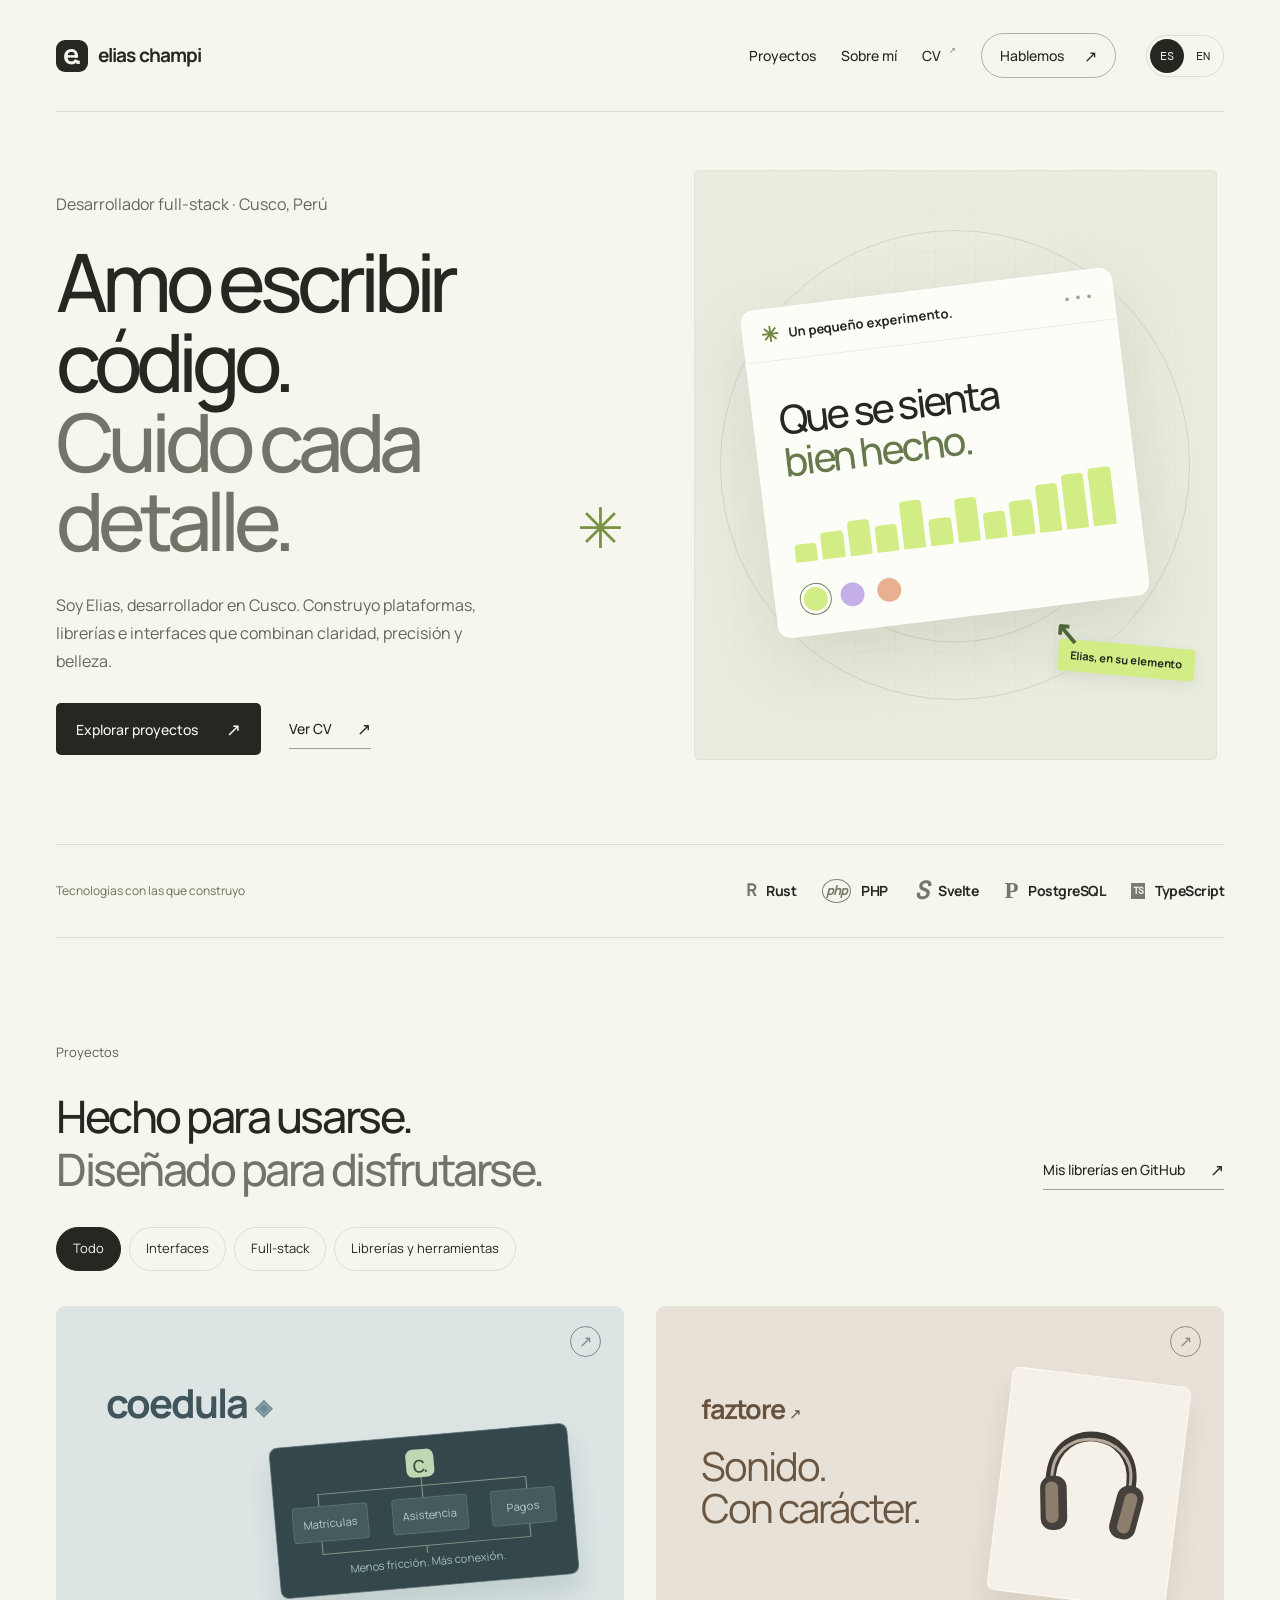
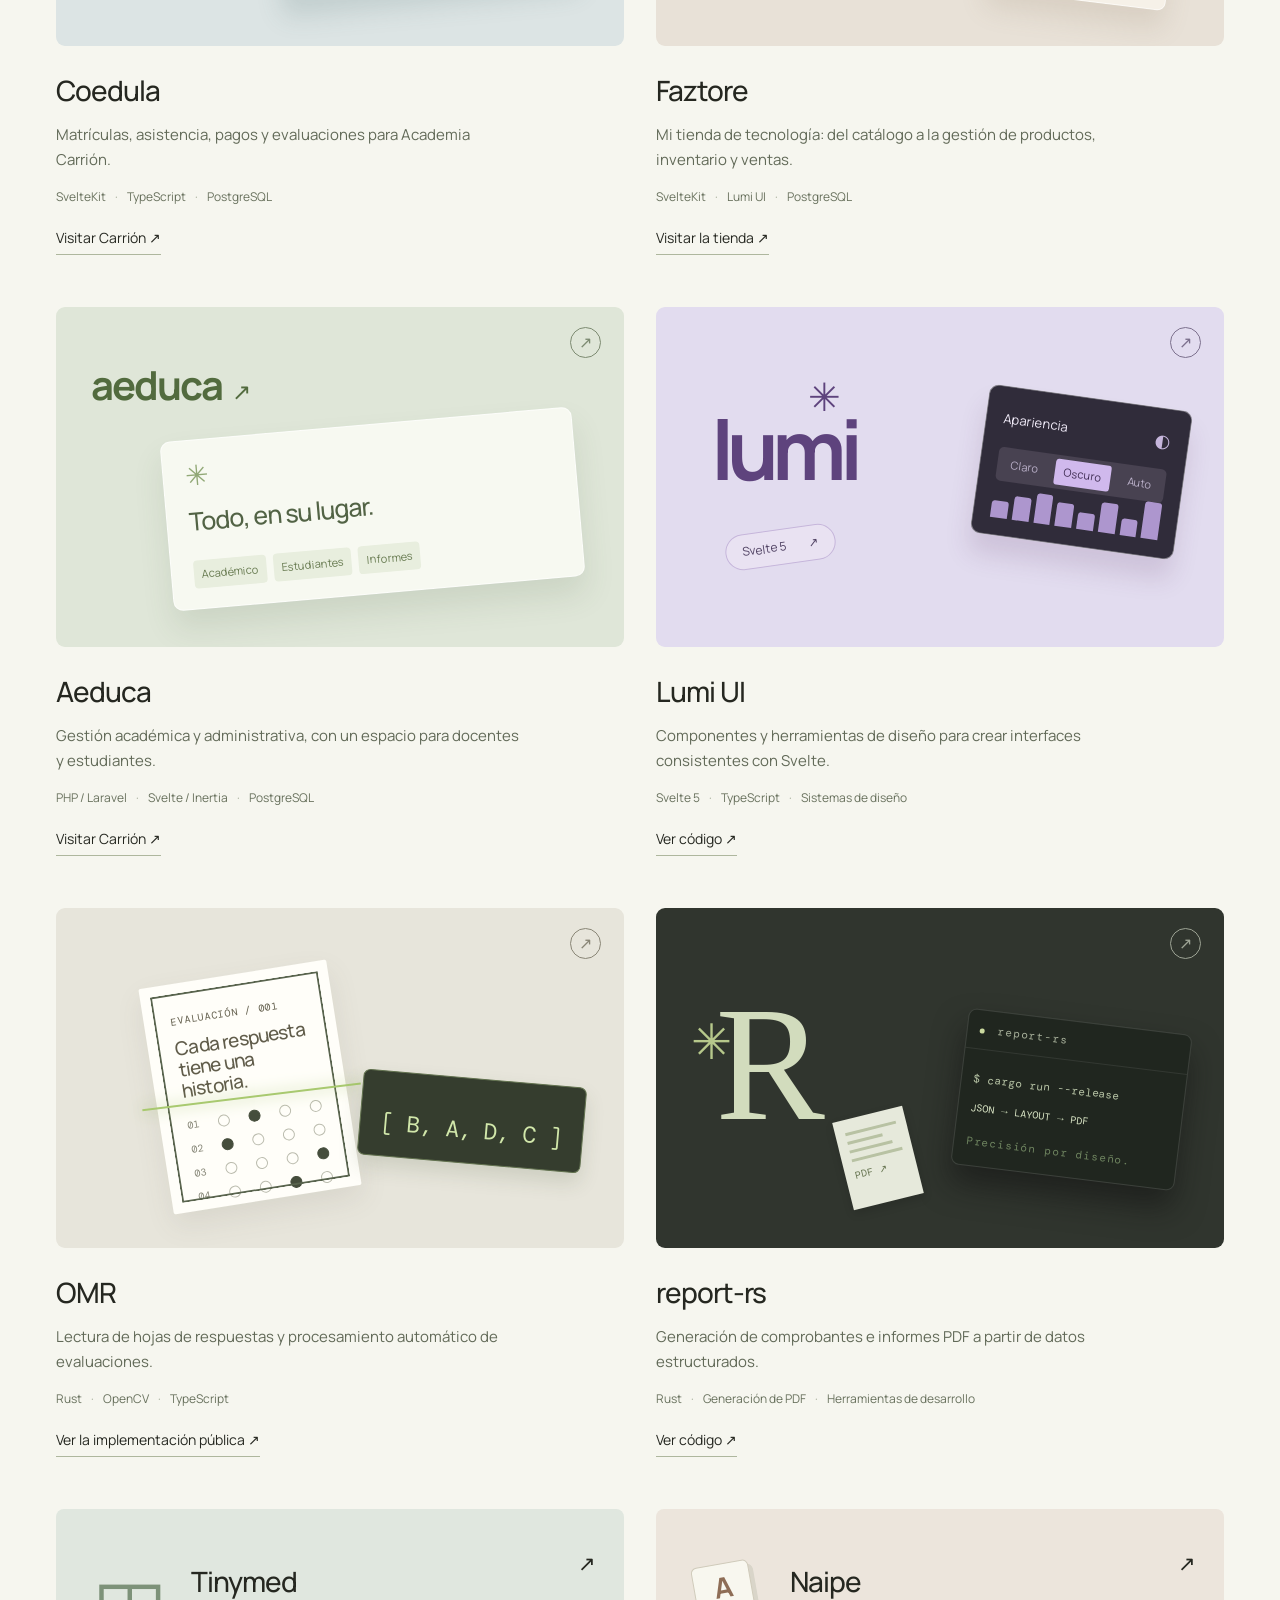
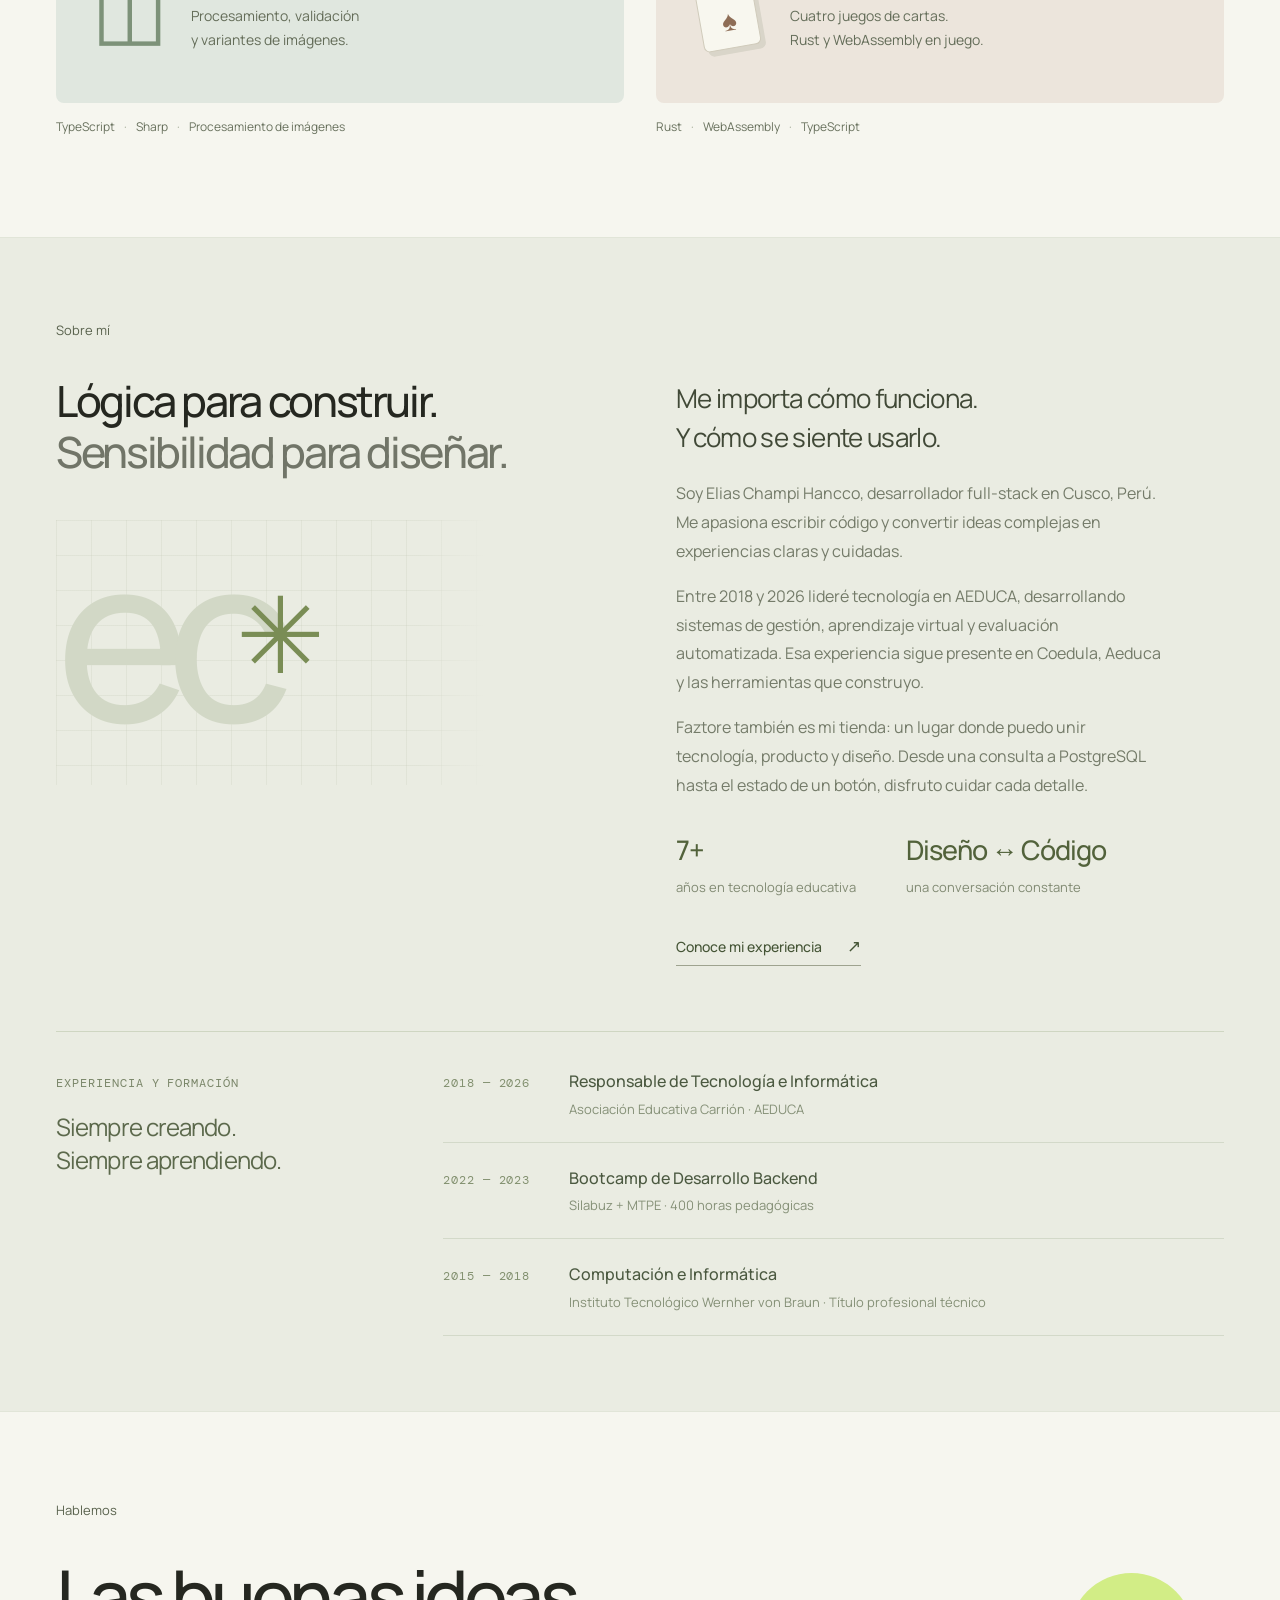
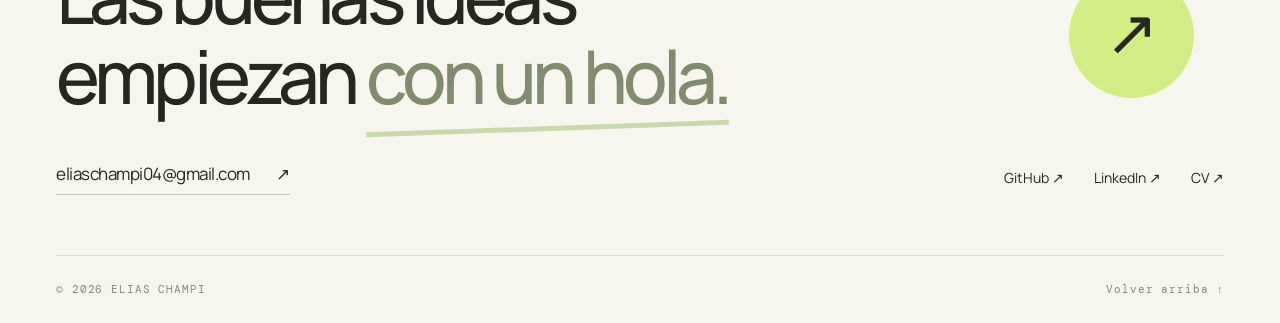
==== commit 95c3c0ee: "Normalize final document markup" ====
--- a/index.html
+++ b/index.html
@@ -34,7 +34,7 @@
       rel="preload"
       type="font/ttf"
     />
-    <link href="styles.css?v=5" rel="stylesheet" />
+    <link href="styles.css?v=6" rel="stylesheet" />
     <script src="app.js?v=4" type="module"></script>
   </head>
   <body>
@@ -805,9 +805,6 @@
                   </h3>
                   <p>Asociación Educativa Carrión · AEDUCA</p>
                 </div>
-                <span class="experience-kind mono"
-                  ><span data-i18n="experienceType">EXPERIENCIA</span></span
-                >
               </div>
               <div class="experience-row">
                 <span class="mono">2022 — 2023</span>
@@ -823,9 +820,6 @@
                     >
                   </p>
                 </div>
-                <span class="experience-kind mono"
-                  ><span data-i18n="trainingType">FORMACIÓN</span></span
-                >
               </div>
               <div class="experience-row">
                 <span class="mono">2015 — 2018</span>
@@ -842,9 +836,6 @@
                     >
                   </p>
                 </div>
-                <span class="experience-kind mono"
-                  ><span data-i18n="educationType">EDUCACIÓN</span></span
-                >
               </div>
             </div>
           </div>
--- a/styles.css
+++ b/styles.css
@@ -1572,7 +1572,7 @@
     color: #59624d;
   }
   .section-kicker > span:last-child {
-    font-size: 6px;
+    font-size: inherit;
   }
   .section-heading {
     display: block;
@@ -1583,7 +1583,7 @@
   }
   .section-heading .text-link {
     margin-top: 20px;
-    font-size: 11px;
+    font-size: 14px;
   }
   .project-filters {
     gap: 8px;
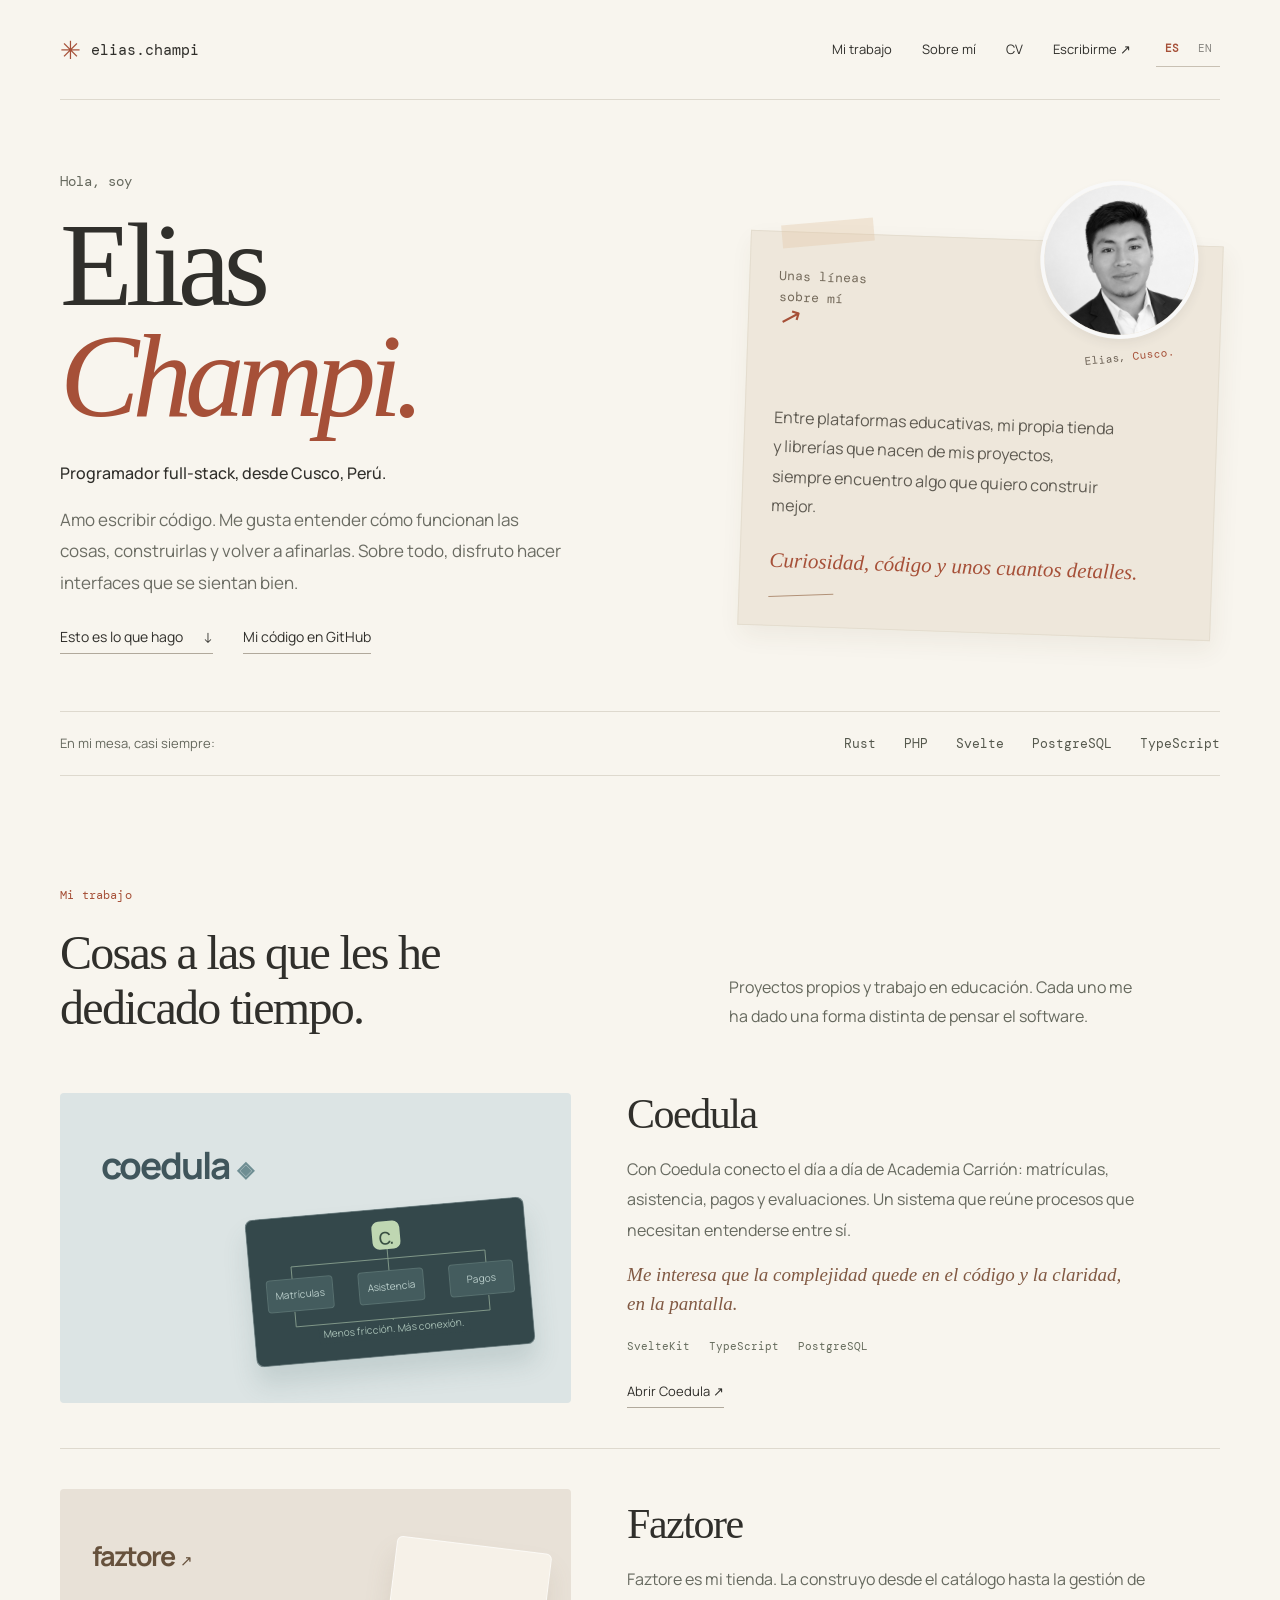
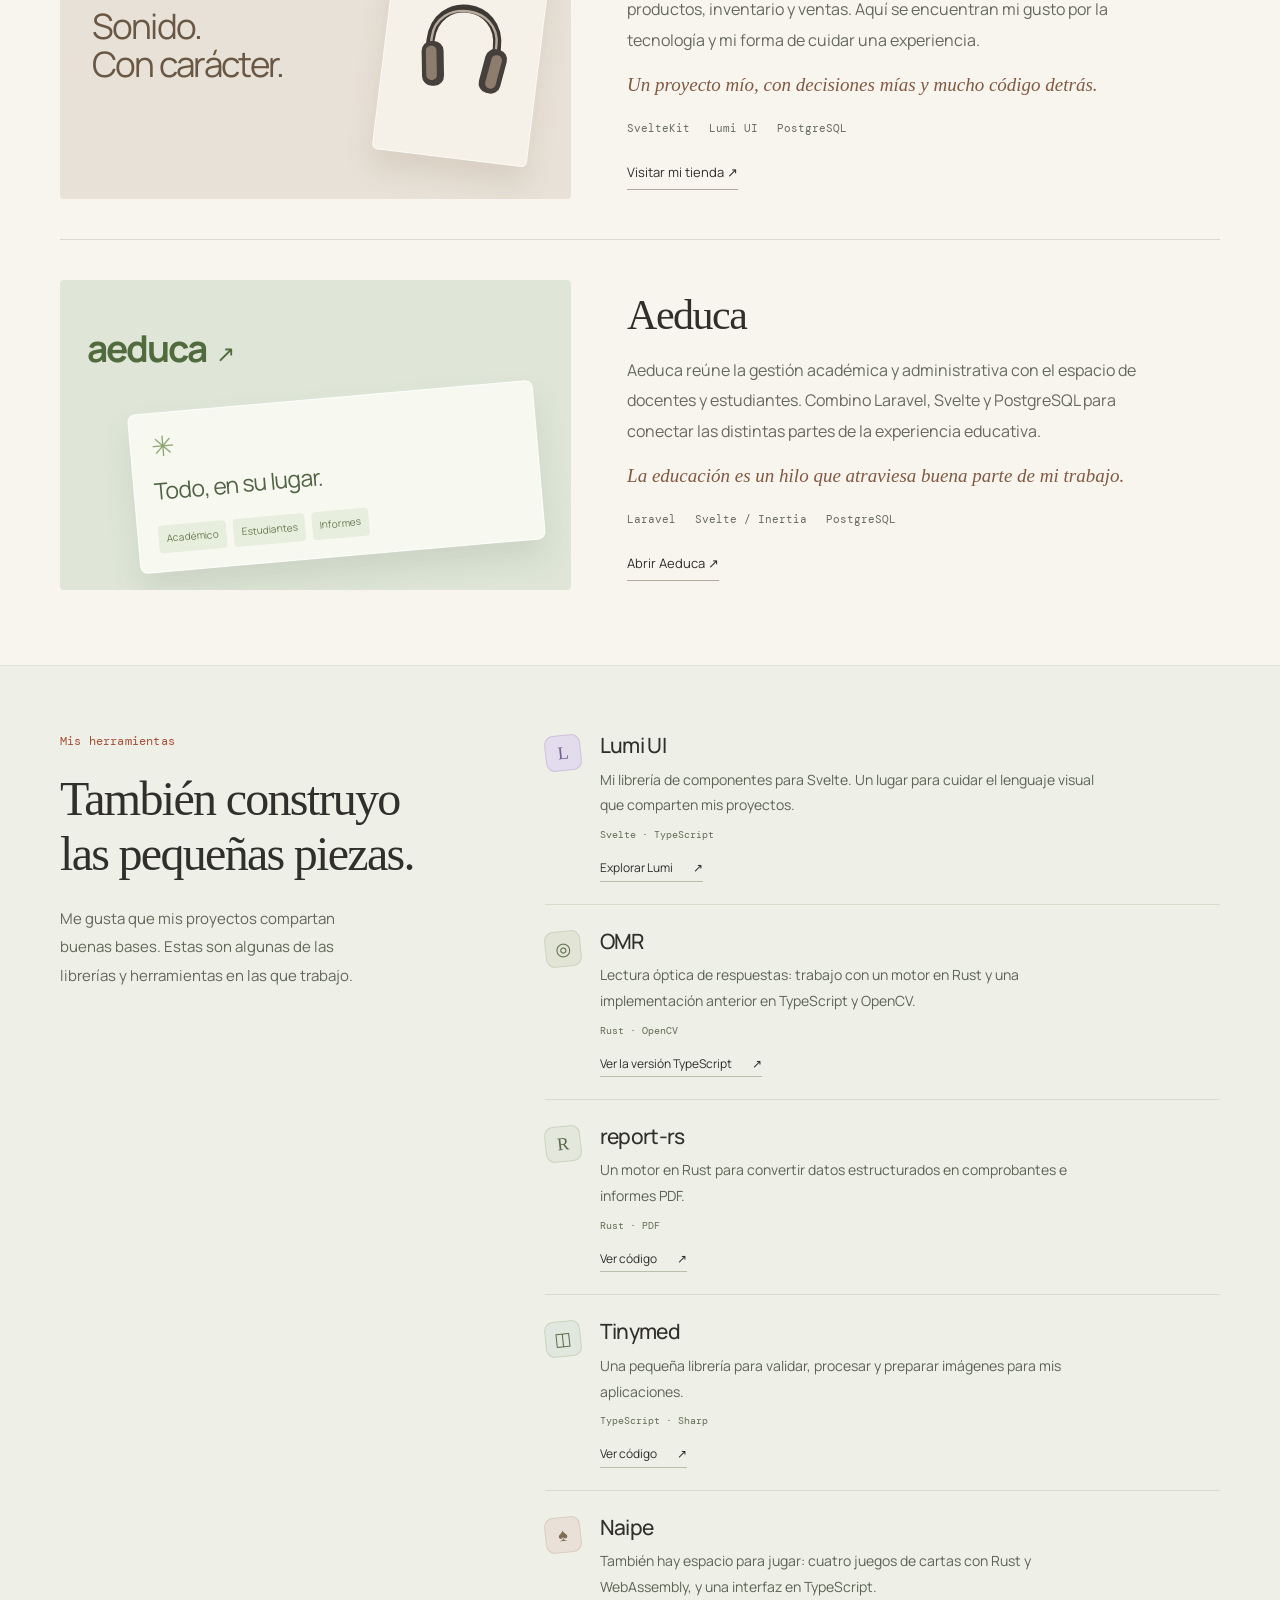
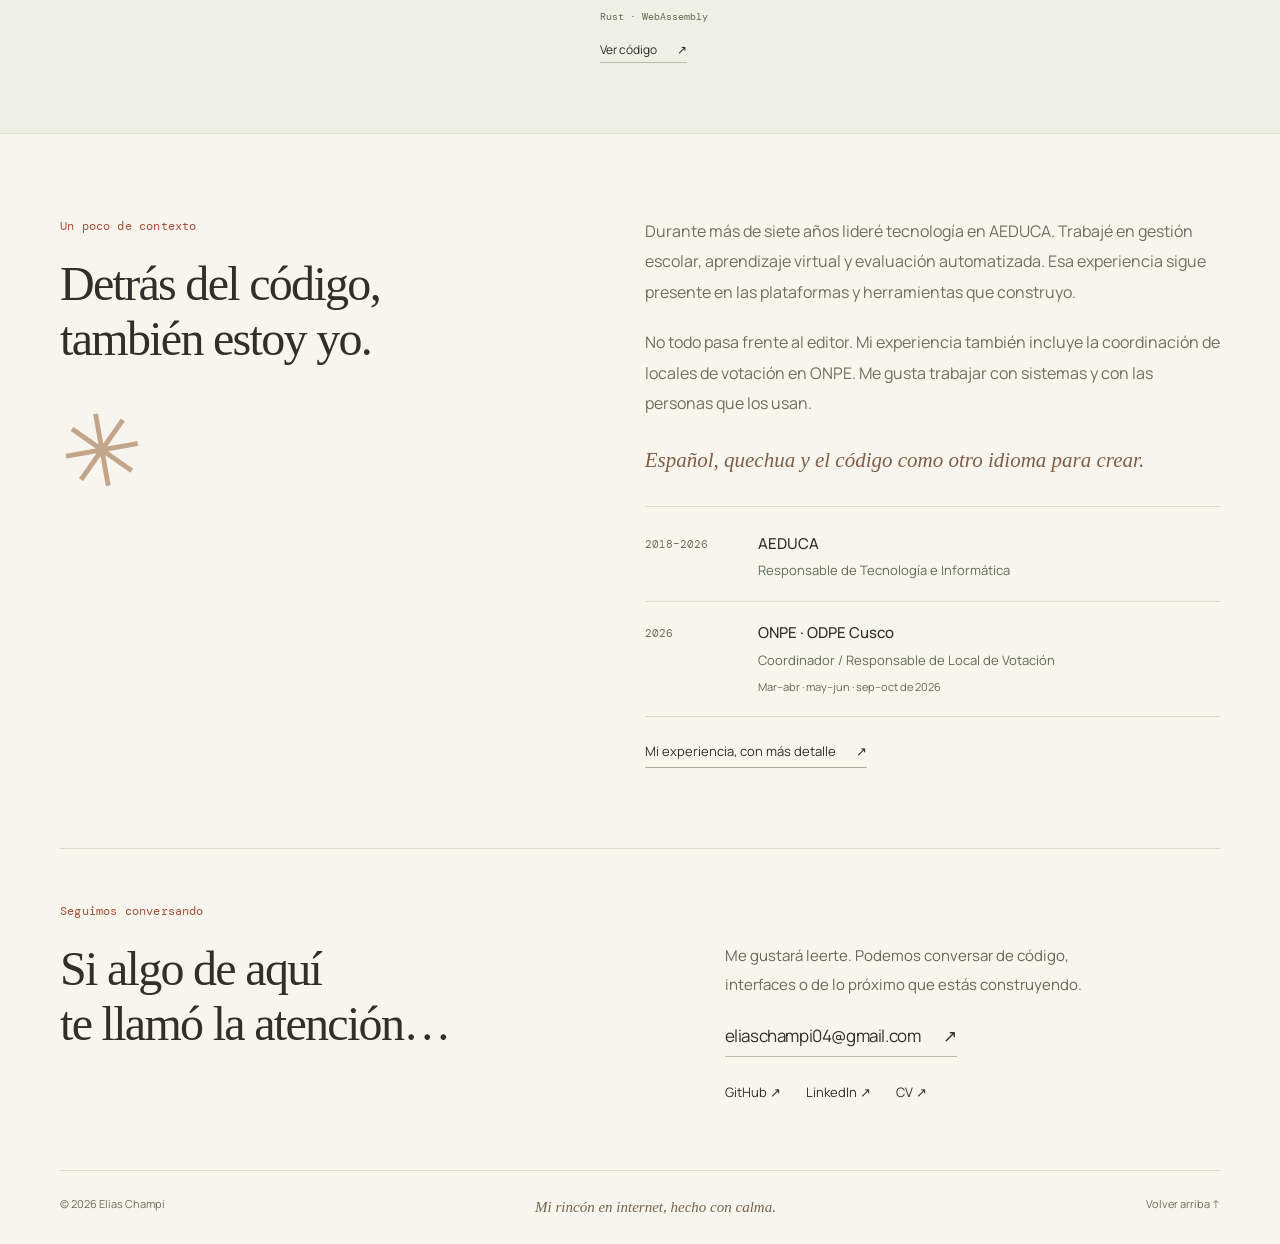
==== commit 6c6baa45: "Give Elias a personal editorial portfolio and update experience" ====
--- a/index.html
+++ b/index.html
@@ -4,23 +4,23 @@
   <head>
     <meta charset="utf-8" />
     <meta content="width=device-width, initial-scale=1" name="viewport" />
-    <meta content="#f6f6ef" name="theme-color" />
+    <meta content="#f8f5ee" name="theme-color" />
     <title data-i18n="documentTitle">
-      Elias Champi — Código con intención. Interfaces con detalle.
+      Elias Champi — Programador, desde Cusco
     </title>
     <meta
-      content="Elias Champi, desarrollador full-stack en Cusco. Coedula, Faztore, Aeduca y librerías con Svelte, Rust, PHP y PostgreSQL."
+      content="El sitio personal de Elias Champi. Código, interfaces, Coedula, Faztore, Aeduca y las herramientas que construyo con Rust, Svelte, PHP y PostgreSQL."
       data-i18n-content="description"
       name="description"
     />
     <link href="https://eliaschampi.github.io/" rel="canonical" />
     <meta
-      content="Elias Champi — Código con intención. Interfaces con detalle."
+      content="Elias Champi — Programador, desde Cusco"
       data-i18n-content="documentTitle"
       property="og:title"
     />
     <meta
-      content="Elias Champi, desarrollador full-stack en Cusco. Coedula, Faztore, Aeduca y librerías con Svelte, Rust, PHP y PostgreSQL."
+      content="El sitio personal de Elias Champi. Código, interfaces, Coedula, Faztore, Aeduca y las herramientas que construyo con Rust, Svelte, PHP y PostgreSQL."
       data-i18n-content="description"
       property="og:description"
     />
@@ -34,8 +34,9 @@
       rel="preload"
       type="font/ttf"
     />
-    <link href="styles.css?v=6" rel="stylesheet" />
-    <script src="app.js?v=4" type="module"></script>
+    <link href="styles.css?v=7" rel="stylesheet" />
+    <link href="project-art.css?v=1" rel="stylesheet" />
+    <script src="app.js?v=5" type="module"></script>
   </head>
   <body>
     <a class="skip-link" href="#main"
@@ -47,7 +48,7 @@
         class="wordmark"
         data-i18n-aria-label="homeLabel"
         href="#"
-        ><span aria-hidden="true" class="brand-symbol">e.</span> elias champi</a
+        ><span aria-hidden="true" class="wordmark-dot">✳</span> elias.champi</a
       >
       <div class="header-controls">
         <div
@@ -79,8 +80,7 @@
           class="menu-toggle"
           data-i18n-aria-label="openMenu"
         >
-          <span data-menu-label="">Menú</span>
-          <span aria-hidden="true">＋</span>
+          <span data-menu-label="">Menú</span><span aria-hidden="true">＋</span>
         </button>
       </div>
       <nav
@@ -88,201 +88,109 @@
         data-i18n-aria-label="navLabel"
         id="navigation"
       >
-        <a href="#work"><span data-i18n="navWork">Proyectos </span></a>
-        <a href="#about"><span data-i18n="navAbout">Sobre mí </span></a>
-        <a href="cv.html?lang=es"
-          ><span data-i18n="navCv">CV </span><span>↗</span></a
-        >
-        <a class="nav-contact" href="#contact"
-          ><span data-i18n="navContact">Hablemos </span><span>↗</span></a
+        <a href="#work"><span data-i18n="navWork">Mi trabajo</span></a
+        ><a href="#about"><span data-i18n="navAbout">Sobre mí</span></a
+        ><a href="cv.html"><span data-i18n="navCv">CV</span></a
+        ><a href="#contact"
+          ><span data-i18n="navContact">Escribirme</span>
+          <span aria-hidden="true">↗</span></a
         >
       </nav>
     </header>
     <main id="main">
       <section aria-labelledby="hero-title" class="hero wrap">
-        <div class="hero-grid">
-          <div class="hero-copy">
-            <p class="hero-role" data-i18n="heroRole">
-              Desarrollador full-stack · Cusco, Perú
-            </p>
-            <h1 data-i18n="heroTitle" id="hero-title">
-              Amo escribir<br />código.<br /><span class="muted"
-                >Cuido cada</span
-              ><br /><span class="muted">detalle.</span
-              ><span aria-hidden="true" class="headline-star">✳</span>
-            </h1>
-            <p>
-              <span data-i18n="intro"
-                >Soy Elias, desarrollador en Cusco. Construyo plataformas,
-                librerías e interfaces que combinan claridad, precisión y
-                belleza.</span
-              >
-            </p>
-            <div class="hero-actions">
-              <a class="button button-dark" href="#work"
-                ><span data-i18n="explore">Explorar proyectos </span
-                ><span aria-hidden="true">↗</span></a
-              ><a class="text-link" href="cv.html?lang=es"
-                ><span data-i18n="viewCv">Ver CV </span
-                ><span aria-hidden="true">↗</span></a
-              >
-            </div>
+        <div class="hero-copy">
+          <p class="hello" data-i18n="hello">Hola, soy</p>
+          <h1 id="hero-title">Elias<br /><em>Champi.</em></h1>
+          <p class="hero-role" data-i18n="heroRole">
+            Programador full-stack, desde Cusco, Perú.
+          </p>
+          <p class="hero-intro" data-i18n="intro">
+            Amo escribir código. Me gusta entender cómo funcionan las cosas,
+            construirlas y volver a afinarlas. Sobre todo, disfruto hacer
+            interfaces que se sientan bien.
+          </p>
+          <div class="hero-links">
+            <a class="text-link" href="#work"
+              ><span data-i18n="explore">Esto es lo que hago</span>
+              <span aria-hidden="true">↓</span></a
+            ><a
+              class="text-link"
+              href="https://github.com/eliaschampi"
+              rel="noopener noreferrer"
+              target="_blank"
+              ><span data-i18n="heroGithub">Mi código en GitHub</span></a
+            >
           </div>
-          <div
-            aria-label="Experimento interactivo de diseño"
-            class="hero-art"
-            data-i18n-aria-label="playLabel"
-          >
-            <div aria-hidden="true" class="art-grid"></div>
-            <span aria-hidden="true" class="art-orbit orbit-one"></span
-            ><span aria-hidden="true" class="art-orbit orbit-two"></span>
-            <div class="playground" id="playground">
-              <div class="playground-heading">
-                <span aria-hidden="true" class="mini-logo">✳</span
-                ><span
-                  ><span data-i18n="playHeading"
-                    >Un pequeño experimento.</span
-                  ></span
-                ><span aria-hidden="true" class="window-dots">•••</span>
-              </div>
-              <div class="playground-body">
-                <h2>
-                  <span data-i18n="playTitle"
-                    >Que se sienta<br /><em>bien hecho.</em></span
-                  >
-                </h2>
-                <div aria-hidden="true" class="sample-line">
-                  <span></span><span></span><span></span><span></span
-                  ><span></span><span></span><span></span><span></span
-                  ><span></span><span></span><span></span><span></span>
-                </div>
-                <div class="playground-bottom">
-                  <div
-                    aria-label="Color del experimento"
-                    class="swatches"
-                    data-i18n-aria-label="accentLabel"
-                    role="group"
-                  >
-                    <button
-                      aria-label="Color lima"
-                      aria-pressed="true"
-                      class="swatch"
-                      data-color="lime"
-                      data-i18n-aria-label="limeLabel"
-                    ></button
-                    ><button
-                      aria-label="Color lila"
-                      aria-pressed="false"
-                      class="swatch"
-                      data-color="lilac"
-                      data-i18n-aria-label="lilacLabel"
-                    ></button
-                    ><button
-                      aria-label="Color durazno"
-                      aria-pressed="false"
-                      class="swatch"
-                      data-color="peach"
-                      data-i18n-aria-label="peachLabel"
-                    ></button>
-                  </div>
-                </div>
-              </div>
-            </div>
-            <div class="floating-tag">
-              <span aria-hidden="true">↖</span>
-              <span data-i18n="pointerLabel">Elias, en su elemento</span>
-            </div>
-          </div>
-        </div>
-        <div class="stack-strip">
-          <span class=""
-            ><span data-i18n="toolkitLabel"
-              >Tecnologías con las que construyo</span
-            ></span
-          >
+        </div>
+        <aside class="personal-note">
+          <figure class="portrait">
+            <img
+              alt="Elias Champi"
+              data-i18n-alt="portraitAlt"
+              decoding="async"
+              height="700"
+              src="assets/elias-portrait.png"
+              width="700"
+            />
+            <figcaption>Elias, <span>Cusco.</span></figcaption>
+          </figure>
+          <p class="note-title">
+            <span data-i18n="noteTitle">Unas líneas sobre mí</span
+            ><span aria-hidden="true">↗</span>
+          </p>
+          <p class="note-text" data-i18n="noteText">
+            Entre plataformas educativas, mi propia tienda y librerías que nacen
+            de mis proyectos, siempre encuentro algo que quiero construir mejor.
+          </p>
+          <p class="note-signature" data-i18n="noteSignature">
+            Curiosidad, código y unos cuantos detalles.
+          </p>
+          <div aria-hidden="true" class="note-rule"></div>
+        </aside>
+        <div class="workbench">
+          <p data-i18n="stackLabel">En mi mesa, casi siempre:</p>
           <ul
             aria-label="Tecnologías principales"
-            data-i18n-aria-label="coreTech"
+            data-i18n-aria-label="stackAria"
           >
-            <li>
-              <span aria-hidden="true" class="tech-icon rust">R</span>Rust
-            </li>
-            <li>
-              <span aria-hidden="true" class="tech-icon php">php</span>PHP
-            </li>
-            <li>
-              <span aria-hidden="true" class="tech-icon svelte">S</span>Svelte
-            </li>
-            <li>
-              <span aria-hidden="true" class="tech-icon postgres">P</span
-              >PostgreSQL
-            </li>
-            <li>
-              <span aria-hidden="true" class="tech-icon ts">TS</span>TypeScript
-            </li>
+            <li>Rust</li>
+            <li>PHP</li>
+            <li>Svelte</li>
+            <li>PostgreSQL</li>
+            <li>TypeScript</li>
           </ul>
         </div>
       </section>
       <section aria-labelledby="work-title" class="work-section wrap" id="work">
-        <div class="section-kicker">
-          <span><span data-i18n="workLabel">Proyectos</span></span>
-        </div>
-        <div class="section-heading">
-          <h2 id="work-title">
-            <span data-i18n="workTitle">Hecho para usarse.</span><br /><span
-              class="muted"
-              ><span data-i18n="workSubtitle"
-                >Diseñado para disfrutarse.</span
-              ></span
-            >
-          </h2>
-          <a
-            class="text-link"
-            href="https://github.com/eliaschampi"
-            rel="noopener noreferrer"
-            target="_blank"
-            ><span data-i18n="allRepos">Mis librerías en GitHub </span
-            ><span aria-hidden="true">↗</span></a
-          >
-        </div>
-        <div
-          aria-label="Filtrar proyectos"
-          class="project-filters"
-          data-i18n-aria-label="filterLabel"
-          role="group"
-        >
-          <button aria-pressed="true" class="filter" data-filter="all">
-            <span data-i18n="filterAll">Todo </span></button
-          ><button aria-pressed="false" class="filter" data-filter="interface">
-            <span data-i18n="filterInterfaces">Interfaces</span></button
-          ><button aria-pressed="false" class="filter" data-filter="fullstack">
-            <span data-i18n="filterFullstack">Full-stack</span></button
-          ><button aria-pressed="false" class="filter" data-filter="tools">
-            <span data-i18n="filterTools">Librerías y herramientas</span>
-          </button>
-          <p aria-live="polite" class="sr-only" id="filter-status"></p>
-        </div>
-        <div class="project-grid">
-          <article
-            class="project"
-            data-category="fullstack"
-            id="project-coedula"
-          >
+        <div class="section-intro">
+          <div>
+            <p class="eyebrow" data-i18n="workLabel">Mi trabajo</p>
+            <h2 data-i18n="workTitle" id="work-title">
+              Cosas a las que les he<br />dedicado tiempo.
+            </h2>
+          </div>
+          <p class="section-description" data-i18n="workIntro">
+            Proyectos propios y trabajo en educación. Cada uno me ha dado una
+            forma distinta de pensar el software.
+          </p>
+        </div>
+        <div class="project-stories">
+          <article class="project-story" id="project-coedula">
             <a
               aria-label="Coedula — sitio institucional Carrión"
               class="project-visual coedula-visual"
               data-i18n-aria-label="coedulaAria"
-              href="https://carrioneduca.edu.pe/"
+              href="https://carrioncusco.net.pe/"
               rel="noopener noreferrer"
               target="_blank"
             >
-              <span aria-hidden="true" class="visual-arrow">↗</span>
               <div aria-hidden="true" class="coedula-composition">
                 <div class="coedula-wordmark">coedula<span>◈</span></div>
                 <div class="coedula-panel">
                   <div class="coedula-system">
                     <span class="system-core">c.</span
-                    ><svg preserveaspectratio="none" viewbox="0 0 300 130">
+                    ><svg preserveAspectRatio="none" viewBox="0 0 300 130">
                       <path
                         d="M150 10V40M45 62V40H255V62M150 40V62M45 91V108H255V91M150 108V120"
                       ></path>
@@ -299,34 +207,36 @@
                 </div>
               </div>
             </a>
-            <div class="project-info">
-              <div>
-                <h3>Coedula</h3>
-                <p>
-                  <span data-i18n="coedulaSummary"
-                    >Matrículas, asistencia, pagos y evaluaciones para Academia
-                    Carrión.</span
-                  >
-                </p>
-              </div>
+            <div class="project-copy">
+              <h3>Coedula</h3>
+              <p class="project-description" data-i18n="coedulaSummary">
+                Con Coedula conecto el día a día de Academia Carrión:
+                matrículas, asistencia, pagos y evaluaciones. Un sistema que
+                reúne procesos que necesitan entenderse entre sí.
+              </p>
+              <p class="project-note" data-i18n="coedulaNote">
+                Me interesa que la complejidad quede en el código y la claridad,
+                en la pantalla.
+              </p>
+              <ul
+                aria-label="Tecnologías"
+                class="tech-list"
+                data-i18n-aria-label="stackAria"
+              >
+                <li>SvelteKit</li>
+                <li>TypeScript</li>
+                <li>PostgreSQL</li>
+              </ul>
+              <a
+                class="text-link"
+                href="https://carrioncusco.net.pe/"
+                rel="noopener noreferrer"
+                target="_blank"
+                ><span data-i18n="coedulaLink">Abrir Coedula ↗</span></a
+              >
             </div>
-            <div class="tags">
-              <span>SvelteKit</span><span>TypeScript</span
-              ><span>PostgreSQL</span>
-            </div>
-            <a
-              class="project-link"
-              href="https://carrioneduca.edu.pe/"
-              rel="noopener noreferrer"
-              target="_blank"
-              ><span data-i18n="institutionalLink">Visitar Carrión ↗</span></a
-            >
           </article>
-          <article
-            class="project"
-            data-category="interface fullstack"
-            id="project-faztore"
-          >
+          <article class="project-story" id="project-faztore">
             <a
               aria-label="Visitar mi tienda Faztore"
               class="project-visual store-visual"
@@ -334,7 +244,7 @@
               href="https://faztore.com/"
               rel="noopener noreferrer"
               target="_blank"
-              ><span aria-hidden="true" class="visual-arrow">↗</span>
+            >
               <div aria-hidden="true" class="store-composition">
                 <div class="store-wordmark">faztore<span>↗</span></div>
                 <div class="store-message">
@@ -343,7 +253,7 @@
                   >
                 </div>
                 <div class="store-product">
-                  <svg fill="none" viewbox="0 0 140 145">
+                  <svg fill="none" viewBox="0 0 140 145">
                     <path
                       d="M30 78V63C30 5 112 5 112 63V78"
                       stroke="#3d3935"
@@ -394,33 +304,35 @@
                 </div>
               </div>
             </a>
-            <div class="project-info">
-              <div>
-                <h3>Faztore</h3>
-                <p>
-                  <span data-i18n="faztoreSummary"
-                    >Mi tienda de tecnología: del catálogo a la gestión de
-                    productos, inventario y ventas.</span
-                  >
-                </p>
-              </div>
+            <div class="project-copy">
+              <h3>Faztore</h3>
+              <p class="project-description" data-i18n="faztoreSummary">
+                Faztore es mi tienda. La construyo desde el catálogo hasta la
+                gestión de productos, inventario y ventas. Aquí se encuentran mi
+                gusto por la tecnología y mi forma de cuidar una experiencia.
+              </p>
+              <p class="project-note" data-i18n="faztoreNote">
+                Un proyecto mío, con decisiones mías y mucho código detrás.
+              </p>
+              <ul
+                aria-label="Tecnologías"
+                class="tech-list"
+                data-i18n-aria-label="stackAria"
+              >
+                <li>SvelteKit</li>
+                <li>Lumi UI</li>
+                <li>PostgreSQL</li>
+              </ul>
+              <a
+                class="text-link"
+                href="https://faztore.com/"
+                rel="noopener noreferrer"
+                target="_blank"
+                ><span data-i18n="faztoreLink">Visitar mi tienda ↗</span></a
+              >
             </div>
-            <div class="tags">
-              <span>SvelteKit</span><span>Lumi UI</span><span>PostgreSQL</span>
-            </div>
-            <a
-              class="project-link"
-              href="https://faztore.com/"
-              rel="noopener noreferrer"
-              target="_blank"
-              ><span data-i18n="storeLink">Visitar la tienda ↗</span></a
-            >
           </article>
-          <article
-            class="project"
-            data-category="fullstack"
-            id="project-aeduca"
-          >
+          <article class="project-story" id="project-aeduca">
             <a
               aria-label="Aeduca — sitio institucional Carrión"
               class="project-visual aeduca-visual"
@@ -428,7 +340,7 @@
               href="https://carrioneduca.edu.pe/"
               rel="noopener noreferrer"
               target="_blank"
-              ><span aria-hidden="true" class="visual-arrow">↗</span>
+            >
               <div aria-hidden="true" class="education-art">
                 <div class="education-wordmark">aeduca<span>↗</span></div>
                 <div class="education-card">
@@ -442,403 +354,204 @@
                 </div>
               </div>
             </a>
-            <div class="project-info">
-              <div>
-                <h3>Aeduca</h3>
-                <p>
-                  <span data-i18n="aeducaSummary"
-                    >Gestión académica y administrativa, con un espacio para
-                    docentes y estudiantes.</span
-                  >
-                </p>
-              </div>
-            </div>
-            <div class="tags">
-              <span>PHP / Laravel</span><span>Svelte / Inertia</span
-              ><span>PostgreSQL</span>
-            </div>
-            <a
-              class="project-link"
-              href="https://carrioneduca.edu.pe/"
-              rel="noopener noreferrer"
-              target="_blank"
-              ><span data-i18n="institutionalLink">Visitar Carrión ↗</span></a
-            >
-          </article>
-          <article
-            class="project"
-            data-category="interface tools"
-            id="project-lumi"
-          >
-            <a
-              aria-label="Explorar Lumi UI"
-              class="project-visual lumi-visual"
-              data-i18n-aria-label="lumiAria"
-              href="https://eliaschampi.github.io/lumi/"
-              rel="noopener noreferrer"
-              target="_blank"
-            >
-              <span aria-hidden="true" class="visual-arrow">↗</span>
-              <div aria-hidden="true" class="lumi-composition">
-                <div class="lumi-title">lumi<span>✳</span></div>
-                <div class="lumi-widget">
-                  <div class="widget-top">
-                    <span><span data-i18n="appearance">Apariencia</span></span
-                    ><span>◐</span>
-                  </div>
-                  <div class="widget-options">
-                    <span><span data-i18n="light">Claro</span></span
-                    ><span class="active"
-                      ><span data-i18n="dark">Oscuro</span></span
-                    ><span><span data-i18n="auto">Auto</span></span>
-                  </div>
-                  <div class="widget-chart">
-                    <b></b><b></b><b></b><b></b><b></b><b></b><b></b><b></b>
-                  </div>
-                </div>
-                <span class="lumi-pill">Svelte 5 <span>↗</span></span>
-              </div>
-            </a>
-            <div class="project-info">
-              <div>
-                <h3>Lumi UI</h3>
-                <p>
-                  <span data-i18n="lumiSummary"
-                    >Componentes y herramientas de diseño para crear interfaces
-                    consistentes con Svelte.</span
-                  >
-                </p>
-              </div>
-            </div>
-            <div class="tags">
-              <span>Svelte 5</span><span>TypeScript</span
-              ><span
-                ><span data-i18n="designSystems">Sistemas de diseño</span></span
-              >
-            </div>
-            <a
-              class="project-link"
-              href="https://github.com/eliaschampi/lumi-ui"
-              rel="noopener noreferrer"
-              target="_blank"
-              ><span data-i18n="sourceLink">Ver código ↗</span></a
-            >
-          </article>
-          <article class="project" data-category="tools" id="project-omr">
-            <a
-              aria-label="Explorar la implementación pública de OMR"
-              class="project-visual omr-visual"
-              data-i18n-aria-label="omrAria"
-              href="https://github.com/eliaschampi/nextya"
-              rel="noopener noreferrer"
-              target="_blank"
-              ><span aria-hidden="true" class="visual-arrow">↗</span>
-              <div aria-hidden="true" class="omr-composition">
-                <div class="answer-sheet">
-                  <div class="sheet-corners"></div>
-                  <span class="mono"
-                    ><span data-i18n="assessment">EVALUACIÓN / 001</span></span
-                  >
-                  <h4>
-                    <span data-i18n="sheetTitle"
-                      >Cada respuesta<br />tiene una historia.</span
-                    >
-                  </h4>
-                  <div class="answer-rows">
-                    <div>
-                      <span>01</span><i></i><i class="filled"></i><i></i><i></i>
-                    </div>
-                    <div>
-                      <span>02</span><i class="filled"></i><i></i><i></i><i></i>
-                    </div>
-                    <div>
-                      <span>03</span><i></i><i></i><i></i><i class="filled"></i>
-                    </div>
-                    <div>
-                      <span>04</span><i></i><i></i><i class="filled"></i><i></i>
-                    </div>
-                  </div>
-                  <div class="scan-line"></div>
-                </div>
-                <div class="omr-result mono">
-                  <br /><span class="result-code">[ B, A, D, C ]</span>
-                </div>
-              </div>
-            </a>
-            <div class="project-info">
-              <div>
-                <h3>OMR</h3>
-                <p>
-                  <span data-i18n="omrSummary"
-                    >Lectura de hojas de respuestas y procesamiento automático
-                    de evaluaciones.</span
-                  >
-                </p>
-              </div>
-            </div>
-            <div class="tags">
-              <span>Rust</span><span>OpenCV</span><span>TypeScript</span>
-            </div>
-            <a
-              class="project-link"
-              href="https://github.com/eliaschampi/nextya/tree/main/src/lib/omrProcessor"
-              rel="noopener noreferrer"
-              target="_blank"
-              ><span data-i18n="omrSource"
-                >Ver la implementación pública ↗</span
-              ></a
-            >
-          </article>
-          <article class="project" data-category="tools" id="project-report">
-            <a
-              aria-label="Explorar report-rs en GitHub"
-              class="project-visual rust-visual"
-              data-i18n-aria-label="reportAria"
-              href="https://github.com/eliaschampi/report-rs"
-              rel="noopener noreferrer"
-              target="_blank"
-              ><span aria-hidden="true" class="visual-arrow">↗</span>
-              <div aria-hidden="true" class="rust-composition">
-                <span class="rust-mark">R<span>✳</span></span>
-                <div class="rust-console mono">
-                  <div><i></i> report-rs</div>
-                  <p>
-                    <span>$</span> cargo run --release<br /><b>JSON</b> →
-                    <b>LAYOUT</b> → <b>PDF</b>
-                  </p>
-                  <span class="console-note"
-                    ><span data-i18n="precise"
-                      >Precisión por diseño.</span
-                    ></span
-                  >
-                </div>
-                <span class="report-sheet"
-                  ><i></i><i></i><i></i><i></i><b>PDF ↗</b></span
-                >
-              </div>
-            </a>
-            <div class="project-info">
-              <div>
-                <h3>report-rs</h3>
-                <p>
-                  <span data-i18n="reportSummary"
-                    >Generación de comprobantes e informes PDF a partir de datos
-                    estructurados.</span
-                  >
-                </p>
-              </div>
-            </div>
-            <div class="tags">
-              <span>Rust</span
-              ><span><span data-i18n="pdfTag">Generación de PDF</span></span
-              ><span
-                ><span data-i18n="toolsTag"
-                  >Herramientas de desarrollo</span
-                ></span
-              >
-            </div>
-            <a
-              class="project-link"
-              href="https://github.com/eliaschampi/report-rs"
-              rel="noopener noreferrer"
-              target="_blank"
-              ><span data-i18n="sourceLink">Ver código ↗</span></a
-            >
-          </article>
-          <article
-            class="project compact-project"
-            data-category="tools"
-            id="project-tinymed"
-          >
-            <a
-              aria-label="Explorar Tinymed en GitHub"
-              class="compact-visual tinymed-visual"
-              data-i18n-aria-label="tinymedAria"
-              href="https://github.com/eliaschampi/tinymed"
-              rel="noopener noreferrer"
-              target="_blank"
-              ><span aria-hidden="true" class="compact-symbol media-symbol"
-                >◫</span
-              >
-              <div>
-                <h3>Tinymed</h3>
-                <p>
-                  <span data-i18n="tinymedSummary"
-                    >Procesamiento, validación<br />y variantes de
-                    imágenes.</span
-                  >
-                </p>
-              </div>
-              <span aria-hidden="true" class="compact-arrow">↗</span></a
-            >
-            <div class="tags">
-              <span>TypeScript</span><span>Sharp</span
-              ><span
-                ><span data-i18n="mediaTag"
-                  >Procesamiento de imágenes</span
-                ></span
+            <div class="project-copy">
+              <h3>Aeduca</h3>
+              <p class="project-description" data-i18n="aeducaSummary">
+                Aeduca reúne la gestión académica y administrativa con el
+                espacio de docentes y estudiantes. Combino Laravel, Svelte y
+                PostgreSQL para conectar las distintas partes de la experiencia
+                educativa.
+              </p>
+              <p class="project-note" data-i18n="aeducaNote">
+                La educación es un hilo que atraviesa buena parte de mi trabajo.
+              </p>
+              <ul
+                aria-label="Tecnologías"
+                class="tech-list"
+                data-i18n-aria-label="stackAria"
+              >
+                <li>Laravel</li>
+                <li>Svelte / Inertia</li>
+                <li>PostgreSQL</li>
+              </ul>
+              <a
+                class="text-link"
+                href="https://carrioneduca.edu.pe/"
+                rel="noopener noreferrer"
+                target="_blank"
+                ><span data-i18n="aeducaLink">Abrir Aeduca ↗</span></a
               >
             </div>
           </article>
-          <article class="project compact-project" data-category="tools">
-            <a
-              aria-label="Explorar Naipe en GitHub"
-              class="compact-visual naipe-visual"
-              data-i18n-aria-label="naipeAria"
-              href="https://github.com/eliaschampi/naipe"
-              rel="noopener noreferrer"
-              target="_blank"
-              ><span aria-hidden="true" class="compact-symbol playing-card"
-                >A<br />♠</span
-              >
+        </div>
+      </section>
+      <section aria-labelledby="tools-title" class="tools-section" id="tools">
+        <div class="wrap tools-grid">
+          <div class="tools-intro">
+            <p class="eyebrow" data-i18n="toolsLabel">Mis herramientas</p>
+            <h2 data-i18n="toolsTitle" id="tools-title">
+              También construyo<br />las pequeñas piezas.
+            </h2>
+            <p data-i18n="toolsIntro">
+              Me gusta que mis proyectos compartan buenas bases. Estas son
+              algunas de las librerías y herramientas en las que trabajo.
+            </p>
+          </div>
+          <div class="library-list">
+            <article class="library-row" id="project-lumi">
+              <span aria-hidden="true" class="library-mark mark-lumi">L</span>
+              <div class="library-copy">
+                <h3>Lumi UI</h3>
+                <p data-i18n="lumiSummary">
+                  Mi librería de componentes para Svelte. Un lugar para cuidar
+                  el lenguaje visual que comparten mis proyectos.
+                </p>
+                <span class="library-stack">Svelte · TypeScript</span>
+              </div>
+              <a
+                class="library-link"
+                href="https://eliaschampi.github.io/lumi/"
+                rel="noopener noreferrer"
+                target="_blank"
+                ><span data-i18n="lumiLink">Explorar Lumi</span>
+                <span aria-hidden="true">↗</span></a
+              >
+            </article>
+            <article class="library-row" id="project-omr">
+              <span aria-hidden="true" class="library-mark mark-omr">◎</span>
+              <div class="library-copy">
+                <h3>OMR</h3>
+                <p data-i18n="omrSummary">
+                  Lectura óptica de respuestas: trabajo con un motor en Rust y
+                  una implementación anterior en TypeScript y OpenCV.
+                </p>
+                <span class="library-stack">Rust · OpenCV</span>
+              </div>
+              <a
+                class="library-link"
+                href="https://github.com/eliaschampi/nextya/tree/main/src/lib/omrProcessor"
+                rel="noopener noreferrer"
+                target="_blank"
+                ><span data-i18n="omrLink">Ver la versión TypeScript</span>
+                <span aria-hidden="true">↗</span></a
+              >
+            </article>
+            <article class="library-row" id="project-report">
+              <span aria-hidden="true" class="library-mark mark-report">R</span>
+              <div class="library-copy">
+                <h3>report-rs</h3>
+                <p data-i18n="reportSummary">
+                  Un motor en Rust para convertir datos estructurados en
+                  comprobantes e informes PDF.
+                </p>
+                <span class="library-stack">Rust · PDF</span>
+              </div>
+              <a
+                class="library-link"
+                href="https://github.com/eliaschampi/report-rs"
+                rel="noopener noreferrer"
+                target="_blank"
+                ><span data-i18n="sourceLink">Ver código</span>
+                <span aria-hidden="true">↗</span></a
+              >
+            </article>
+            <article class="library-row" id="project-tinymed">
+              <span aria-hidden="true" class="library-mark mark-tinymed"
+                >◫</span
+              >
+              <div class="library-copy">
+                <h3>Tinymed</h3>
+                <p data-i18n="tinymedSummary">
+                  Una pequeña librería para validar, procesar y preparar
+                  imágenes para mis aplicaciones.
+                </p>
+                <span class="library-stack">TypeScript · Sharp</span>
+              </div>
+              <a
+                class="library-link"
+                href="https://github.com/eliaschampi/tinymed"
+                rel="noopener noreferrer"
+                target="_blank"
+                ><span data-i18n="sourceLink">Ver código</span>
+                <span aria-hidden="true">↗</span></a
+              >
+            </article>
+            <article class="library-row" id="project-naipe">
+              <span aria-hidden="true" class="library-mark mark-naipe">♠</span>
+              <div class="library-copy">
+                <h3>Naipe</h3>
+                <p data-i18n="naipeSummary">
+                  También hay espacio para jugar: cuatro juegos de cartas con
+                  Rust y WebAssembly, y una interfaz en TypeScript.
+                </p>
+                <span class="library-stack">Rust · WebAssembly</span>
+              </div>
+              <a
+                class="library-link"
+                href="https://github.com/eliaschampi/naipe"
+                rel="noopener noreferrer"
+                target="_blank"
+                ><span data-i18n="sourceLink">Ver código</span>
+                <span aria-hidden="true">↗</span></a
+              >
+            </article>
+          </div>
+        </div>
+      </section>
+      <section
+        aria-labelledby="about-title"
+        class="about-section wrap"
+        id="about"
+      >
+        <div class="about-heading">
+          <p class="eyebrow" data-i18n="aboutLabel">Un poco de contexto</p>
+          <h2 data-i18n="aboutTitle" id="about-title">
+            Detrás del código,<br />también estoy yo.
+          </h2>
+          <span aria-hidden="true" class="personal-asterisk">✳</span>
+        </div>
+        <div class="about-content">
+          <p data-i18n="aboutHistory">
+            Durante más de siete años lideré tecnología en AEDUCA. Trabajé en
+            gestión escolar, aprendizaje virtual y evaluación automatizada. Esa
+            experiencia sigue presente en las plataformas y herramientas que
+            construyo.
+          </p>
+          <p data-i18n="aboutPersonal">
+            No todo pasa frente al editor. Mi experiencia también incluye la
+            coordinación de locales de votación en ONPE. Me gusta trabajar con
+            sistemas y con las personas que los usan.
+          </p>
+          <p class="language-note" data-i18n="aboutLanguages">
+            Español, quechua y el código como otro idioma para crear.
+          </p>
+          <div class="timeline">
+            <div class="timeline-row">
+              <span class="timeline-date">2018–2026</span>
               <div>
-                <h3>Naipe</h3>
-                <p>
-                  <span data-i18n="naipeSummary"
-                    >Cuatro juegos de cartas.<br />Rust y WebAssembly en
-                    juego.</span
-                  >
-                </p>
-              </div>
-              <span aria-hidden="true" class="compact-arrow">↗</span></a
-            >
-            <div class="tags">
-              <span>Rust</span><span>WebAssembly</span><span>TypeScript</span>
+                <h3>AEDUCA</h3>
+                <p data-i18n="aeducaRole">
+                  Responsable de Tecnología e Informática
+                </p>
+              </div>
             </div>
-          </article>
-        </div>
-      </section>
-      <section aria-labelledby="about-title" class="about-section" id="about">
-        <div class="wrap">
-          <div class="section-kicker">
-            <span><span data-i18n="aboutLabel">Sobre mí</span></span>
-          </div>
-          <div class="about-grid">
-            <div>
-              <h2 id="about-title">
-                <span data-i18n="aboutTitle">Lógica para construir.</span
-                ><br /><span class="muted"
-                  ><span data-i18n="aboutSubtitle"
-                    >Sensibilidad para diseñar.</span
-                  ></span
-                >
-              </h2>
-              <div aria-hidden="true" class="about-monogram">
-                <span>ec</span><i>✳</i>
-              </div>
-            </div>
-            <div class="about-copy">
-              <p class="large-copy">
-                <span data-i18n="aboutStatement"
-                  >Me importa cómo funciona.<br />Y cómo se siente usarlo.</span
-                >
-              </p>
-              <p>
-                <span data-i18n="aboutIntro"
-                  >Soy Elias Champi Hancco, desarrollador full-stack en Cusco,
-                  Perú. Me apasiona escribir código y convertir ideas complejas
-                  en experiencias claras y cuidadas.</span
-                >
-              </p>
-              <p>
-                <span data-i18n="aboutHistory"
-                  >Entre 2018 y 2026 lideré tecnología en AEDUCA, desarrollando
-                  sistemas de gestión, aprendizaje virtual y evaluación
-                  automatizada. Esa experiencia sigue presente en Coedula,
-                  Aeduca y las herramientas que construyo.</span
-                >
-              </p>
-              <p>
-                <span data-i18n="aboutCraft"
-                  >Faztore también es mi tienda: un lugar donde puedo unir
-                  tecnología, producto y diseño. Desde una consulta a PostgreSQL
-                  hasta el estado de un botón, disfruto cuidar cada
-                  detalle.</span
-                >
-              </p>
-              <div class="about-facts">
-                <div>
-                  <strong>7+</strong
-                  ><span
-                    ><span data-i18n="yearsLabel"
-                      >años en tecnología educativa</span
-                    ></span
-                  >
-                </div>
-                <div>
-                  <strong
-                    ><span data-i18n="craftFact">Diseño ↔ Código</span></strong
-                  ><span
-                    ><span data-i18n="craftFactLabel"
-                      >una conversación constante</span
-                    ></span
-                  >
-                </div>
-              </div>
-              <a class="text-link" href="cv.html?lang=es"
-                ><span data-i18n="experienceLink">Conoce mi experiencia </span
-                ><span aria-hidden="true">↗</span></a
-              >
+            <div class="timeline-row">
+              <span class="timeline-date">2026</span>
+              <div>
+                <h3>ONPE · ODPE Cusco</h3>
+                <p data-i18n="onpeRole">
+                  Coordinador / Responsable de Local de Votación
+                </p>
+                <p class="timeline-detail" data-i18n="onpeDates">
+                  Mar–abr · may–jun · sep–oct de 2026
+                </p>
+              </div>
             </div>
           </div>
-          <div class="experience-section">
-            <div class="experience-label">
-              <span class="mono"
-                ><span data-i18n="experienceLabel"
-                  >EXPERIENCIA Y FORMACIÓN</span
-                ></span
-              >
-              <p>
-                <span data-i18n="learningStatement"
-                  >Siempre creando.<br />Siempre aprendiendo.</span
-                >
-              </p>
-            </div>
-            <div class="experience-list">
-              <div class="experience-row">
-                <span class="mono">2018 — 2026</span>
-                <div>
-                  <h3>
-                    <span data-i18n="jobTitle"
-                      >Responsable de Tecnología e Informática</span
-                    >
-                  </h3>
-                  <p>Asociación Educativa Carrión · AEDUCA</p>
-                </div>
-              </div>
-              <div class="experience-row">
-                <span class="mono">2022 — 2023</span>
-                <div>
-                  <h3>
-                    <span data-i18n="bootcampTitle"
-                      >Bootcamp de Desarrollo Backend</span
-                    >
-                  </h3>
-                  <p>
-                    <span data-i18n="bootcampProvider"
-                      >Silabuz + MTPE · 400 horas pedagógicas</span
-                    >
-                  </p>
-                </div>
-              </div>
-              <div class="experience-row">
-                <span class="mono">2015 — 2018</span>
-                <div>
-                  <h3>
-                    <span data-i18n="educationTitle"
-                      >Computación e Informática</span
-                    >
-                  </h3>
-                  <p>
-                    <span data-i18n="educationProvider"
-                      >Instituto Tecnológico Wernher von Braun · Título
-                      profesional técnico</span
-                    >
-                  </p>
-                </div>
-              </div>
-            </div>
-          </div>
+          <a class="text-link" href="cv.html"
+            ><span data-i18n="cvLink">Mi experiencia, con más detalle</span>
+            <span aria-hidden="true">↗</span></a
+          >
         </div>
       </section>
       <section
@@ -846,63 +559,40 @@
         class="contact-section wrap"
         id="contact"
       >
-        <div class="section-kicker">
-          <span><span data-i18n="contactLabel">Hablemos</span></span>
-        </div>
-        <div class="contact-heading">
-          <h2 id="contact-title">
-            <span data-i18n="contactTitle"
-              >Las buenas ideas<br />empiezan <em>con un hola.</em></span
+        <p class="eyebrow" data-i18n="contactLabel">Seguimos conversando</p>
+        <div class="contact-grid">
+          <h2 data-i18n="contactTitle" id="contact-title">
+            Si algo de aquí<br />te llamó la atención…
+          </h2>
+          <div>
+            <p data-i18n="contactText">
+              Me gustará leerte. Podemos conversar de código, interfaces o de lo
+              próximo que estás construyendo.
+            </p>
+            <a class="email-link" href="mailto:eliaschampi04@gmail.com"
+              >eliaschampi04@gmail.com <span aria-hidden="true">↗</span></a
             >
-          </h2>
-          <a
-            aria-label="Escribir a Elias Champi"
-            class="contact-circle"
-            data-i18n-aria-label="emailAria"
-            href="mailto:eliaschampi04@gmail.com"
-            ><span aria-hidden="true">↗</span></a
-          >
-        </div>
-        <div class="contact-bottom">
-          <a class="email-link" href="mailto:eliaschampi04@gmail.com"
-            >eliaschampi04@gmail.com <span aria-hidden="true">↗</span></a
-          >
-          <div class="social-links">
-            <a
-              href="https://github.com/eliaschampi"
-              rel="noopener noreferrer"
-              target="_blank"
-              >GitHub ↗</a
-            ><a
-              href="https://www.linkedin.com/in/eliaschampi"
-              rel="noopener noreferrer"
-              target="_blank"
-              >LinkedIn ↗</a
-            ><a href="cv.html?lang=es"><span data-i18n="navCv">CV </span>↗</a>
+            <div class="social-links">
+              <a
+                href="https://github.com/eliaschampi"
+                rel="noopener noreferrer"
+                target="_blank"
+                >GitHub ↗</a
+              ><a
+                href="https://www.linkedin.com/in/eliaschampi"
+                rel="noopener noreferrer"
+                target="_blank"
+                >LinkedIn ↗</a
+              ><a href="cv.html"><span data-i18n="navCv">CV</span> ↗</a>
+            </div>
           </div>
         </div>
       </section>
     </main>
-    <footer class="site-footer wrap mono">
-      <span>© <span id="year">2026</span> ELIAS CHAMPI</span
-      ><a href="#"><span data-i18n="backTop">Volver arriba ↑</span></a>
+    <footer class="site-footer wrap">
+      <span>© <span id="year">2026</span> Elias Champi</span>
+      <p data-i18n="footerNote">Mi rincón en internet, hecho con calma.</p>
+      <a href="#"><span data-i18n="backTop">Volver arriba ↑</span></a>
     </footer>
-    <noscript
-      ><p class="noscript-note">
-        <span data-i18n="noscript"
-          >Se muestran todos los proyectos. Los filtros y el selector de idioma
-          requieren JavaScript.</span
-        >
-      </p></noscript
-    >
   </body>
-  <div
-    id="codex-browser-sidebar-comments-root"
-    style="
-      position: fixed;
-      inset: 0px;
-      pointer-events: none;
-      z-index: 2147483647;
-    "
-  ></div>
 </html>
--- a/styles.css
+++ b/styles.css
@@ -13,7 +13,7 @@
 @font-face {
   font-family: Manrope;
   src: url("assets/manrope-700.ttf") format("truetype");
-  font-weight: 700 800;
+  font-weight: 700;
   font-display: swap;
 }
 @font-face {
@@ -23,35 +23,34 @@
   font-display: swap;
 }
 :root {
-  --paper: #f6f6ef;
-  --ink: #252720;
-  --muted: #717568;
-  --line: #dcded2;
-  --lime: #d2ed86;
-  --accent: #d2ed86;
+  --paper: #f8f5ee;
+  --ink: #302f2b;
+  --muted: #65685d;
+  --accent: #a65038;
+  --line: #ded9ce;
+  --serif:
+    "Iowan Old Style", "Palatino Linotype", "Book Antiqua", Georgia, serif;
   --mono: "DM Mono", monospace;
-  --radius: 12px;
-  --ease: cubic-bezier(0.22, 1, 0.36, 1);
 }
 * {
   box-sizing: border-box;
 }
 html {
   scroll-behavior: smooth;
-  scroll-padding-top: 40px;
+  scroll-padding-top: 35px;
 }
 body {
   margin: 0;
+  background: var(--paper);
   color: var(--ink);
-  background: var(--paper);
   font-family: Manrope, Arial, sans-serif;
   font-size: 16px;
-  line-height: 1.65;
+  line-height: 1.75;
   -webkit-font-smoothing: antialiased;
 }
-button,
-a {
-  -webkit-tap-highlight-color: transparent;
+::selection {
+  background: #e6cdbd;
+  color: #302f2b;
 }
 a {
   color: inherit;
@@ -62,74 +61,51 @@
   color: inherit;
   cursor: pointer;
 }
-button:disabled {
-  cursor: default;
-}
-button,
 a,
-summary {
+button {
   touch-action: manipulation;
+  -webkit-tap-highlight-color: transparent;
 }
 :focus-visible {
-  outline: 2px solid #5a692f;
+  outline: 2px solid var(--accent);
   outline-offset: 5px;
-}
-::selection {
-  background: #d2ed86;
-  color: #252720;
 }
 h1,
 h2,
 h3,
 h4,
-p {
+p,
+figure {
   margin: 0;
+}
+ul {
+  margin: 0;
+  padding: 0;
+  list-style: none;
+}
+button {
+  border: 0;
+}
+img {
+  max-width: 100%;
+  display: block;
 }
 h1,
 h2,
 h3,
 h4 {
-  font-weight: 500;
-}
-ul {
-  padding: 0;
-  margin: 0;
-  list-style: none;
-}
-button {
-  border: 0;
+  font-weight: 400;
 }
 .wrap {
-  width: min(1320px, calc(100% - 112px));
+  width: min(1160px, calc(100% - 112px));
   margin-inline: auto;
-}
-.mono {
-  font-family: var(--mono);
-  font-size: 11px;
-  font-weight: 400;
-  letter-spacing: 0.08em;
-  line-height: 1.5;
-}
-.muted {
-  color: var(--muted);
-}
-.sr-only {
-  position: absolute;
-  width: 1px;
-  height: 1px;
-  padding: 0;
-  margin: -1px;
-  overflow: hidden;
-  clip: rect(0, 0, 0, 0);
-  white-space: nowrap;
-  border: 0;
 }
 .skip-link {
   position: fixed;
   top: 10px;
-  left: 12px;
+  left: 10px;
+  padding: 10px 18px;
   transform: translateY(-160%);
-  padding: 12px 20px;
   background: var(--ink);
   color: white;
   z-index: 20;
@@ -137,1757 +113,1030 @@
 .skip-link:focus {
   transform: none;
 }
+.text-link {
+  display: inline-flex;
+  align-items: center;
+  gap: 20px;
+  font-size: 14px;
+  line-height: 1.5;
+  border-bottom: 1px solid #b1a99c;
+  padding-bottom: 6px;
+  transition:
+    color 0.2s,
+    border-color 0.2s;
+}
+.text-link:hover {
+  color: var(--accent);
+  border-color: var(--accent);
+}
+.eyebrow {
+  font-family: var(--mono);
+  font-size: 12px;
+  letter-spacing: 0.015em;
+  color: var(--accent);
+  margin-bottom: 20px;
+}
+h2 {
+  font-family: var(--serif);
+  font-size: 48px;
+  letter-spacing: -1.7px;
+  line-height: 1.14;
+}
+/* A name and a small navigation, rather than a product masthead. */
 .site-header {
+  height: 100px;
   display: flex;
   align-items: center;
   justify-content: space-between;
-  height: 112px;
+  gap: 25px;
   border-bottom: 1px solid var(--line);
 }
 .wordmark {
+  font: 15px var(--mono);
   display: flex;
+  gap: 10px;
   align-items: center;
-  gap: 10px;
-  font-weight: 700;
-  font-size: 19px;
-  letter-spacing: -0.9px;
-}
-.brand-symbol {
-  display: grid;
-  place-items: center;
-  width: 32px;
-  height: 32px;
-  border-radius: 9px;
-  background: var(--ink);
-  color: var(--paper);
-  font-size: 27px;
+  white-space: nowrap;
+}
+.wordmark-dot {
+  font: 25px Manrope;
+  color: var(--accent);
   line-height: 1;
-  padding-bottom: 6px;
-  letter-spacing: -4px;
-  padding-right: 4px;
 }
 .site-header nav {
   display: flex;
-  align-items: center;
-  gap: 38px;
-  font-size: 14px;
-  font-weight: 500;
+  gap: 30px;
+  margin-left: auto;
+  font-size: 13px;
 }
 .site-header nav a {
+  padding: 6px 0;
+  transition: color 0.2s;
+}
+.site-header nav a:hover {
+  color: var(--accent);
+}
+.header-controls {
+  order: 3;
+}
+.language-switch {
   display: flex;
-  align-items: center;
-  gap: 8px;
-  font-size: 14px;
-}
-.site-header nav a > span:not([data-i18n]) {
-  font-family: var(--mono);
-  font-size: 8px;
-  color: var(--muted);
-  align-self: flex-start;
-}
-.site-header nav a:hover {
-  color: #65812c;
-}
-.site-header nav .nav-contact {
-  padding: 10px 18px;
-  border: 1px solid #aeb2a3;
-  border-radius: 24px;
-  gap: 20px;
-}
-.site-header nav .nav-contact > span:not([data-i18n]) {
-  font: 16px Manrope;
-  color: var(--ink);
-  align-self: center;
+  gap: 2px;
+  border-bottom: 1px solid #c8c0b3;
+  padding-bottom: 2px;
+}
+.language-switch button {
+  font: 11px var(--mono);
+  background: none;
+  min-height: 32px;
+  min-width: 31px;
+  padding: 5px;
+  opacity: 0.55;
+}
+.language-switch button[aria-pressed="true"] {
+  opacity: 1;
+  color: var(--accent);
+  font-weight: 700;
+}
+.language-switch button:hover {
+  opacity: 1;
 }
 .menu-toggle {
   display: none;
 }
+/* The opening reads like a personal introduction and a page from a notebook. */
 .hero {
-  padding-top: 38px;
-}
-.hero-grid {
   display: grid;
-  grid-template-columns: 1.13fr 1fr;
-  gap: 40px;
-  align-items: center;
+  grid-template-columns: 1.25fr 1fr;
+  gap: 45px 90px;
+  padding-top: 72px;
+  padding-bottom: 34px;
 }
 .hero-copy {
   min-width: 0;
-  padding: 10px 0 24px;
+}
+.hello {
+  font: 14px var(--mono);
+  color: var(--muted);
+  margin-bottom: 20px;
+}
+.hero h1 {
+  font-family: var(--serif);
+  font-size: clamp(84px, 9.3vw, 124px);
+  letter-spacing: -7px;
+  line-height: 0.93;
+  font-weight: 400;
+}
+.hero h1 em {
+  font-weight: 400;
+  color: var(--accent);
+}
+.hero-role {
+  font-size: 16px;
+  line-height: 1.6;
+  margin-top: 30px;
+  font-weight: 500;
+}
+.hero-intro {
+  font-size: 17px;
+  line-height: 1.85;
+  color: #6b6c63;
+  max-width: 510px;
+  margin-top: 17px;
+}
+.hero-links {
+  display: flex;
+  gap: 30px;
+  flex-wrap: wrap;
+  margin-top: 28px;
+}
+.personal-note {
   position: relative;
-}
-h1 {
-  font-size: clamp(60px, 6.7vw, 98px);
-  letter-spacing: -0.075em;
-  line-height: 0.99;
-  position: relative;
-  max-width: 660px;
-}
-.headline-star {
-  color: #789143;
-  font-size: 0.7em;
+  align-self: center;
+  background: #eee7db;
+  transform: rotate(2deg);
+  padding: 32px 29px 30px;
+  margin: 45px 3px 0 0;
+  min-height: 365px;
+  border: 1px solid #e4ddcf;
+  box-shadow: 3px 10px 24px #4f3a2010;
+}
+.personal-note:before {
+  content: "";
   position: absolute;
-  left: 87%;
-  bottom: 0.1em;
-  font-weight: 400;
+  width: 92px;
+  height: 23px;
+  top: -12px;
+  left: 30px;
+  background: #e2c6a75e;
+  transform: rotate(-7deg);
+}
+.portrait {
+  position: absolute;
+  right: 22px;
+  top: -63px;
+  width: 158px;
+  transform: rotate(-8deg);
+  text-align: center;
+}
+.portrait img {
+  width: 158px;
+  height: 158px;
+  object-fit: contain;
+  filter: grayscale(100%);
+  border: 4px solid #faf8f2;
+  border-radius: 50%;
+  box-shadow: 0 5px 10px #4f3a2012;
+}
+.portrait figcaption {
+  font: 11px var(--mono);
+  color: #6b6054;
+  line-height: 1.5;
+  margin-top: 10px;
+}
+.portrait figcaption span {
+  color: var(--accent);
+}
+.note-title {
+  font: 13px/1.6 var(--mono);
+  max-width: 130px;
+  color: #746a5b;
+  margin: 2px 0 60px;
+}
+.note-title > span[aria-hidden] {
+  display: block;
+  margin-top: 9px;
+  font-size: 26px;
   line-height: 1;
-}
-.hero-copy > p {
-  max-width: 440px;
-  line-height: 1.75;
-  margin-top: 30px;
-  color: #626759;
+  color: var(--accent);
+  transform: rotate(15deg);
+}
+.note-text {
   font-size: 16px;
-}
-.hero-actions {
-  display: flex;
-  gap: 28px;
-  align-items: center;
-  margin-top: 28px;
-  flex-wrap: wrap;
-}
-.button {
-  display: inline-flex;
-  align-items: center;
-  justify-content: center;
-  gap: 28px;
-  min-height: 52px;
-  padding: 13px 20px;
-  border-radius: 5px;
-  font-size: 14px;
-  font-weight: 500;
-  transition:
-    background 0.2s,
-    transform 0.2s;
-}
-.button-dark {
-  background: var(--ink);
-  color: var(--paper);
-}
-.button:hover {
-  background: #454d35;
-  transform: translateY(-2px);
-}
-.button [aria-hidden="true"] {
-  font-size: 18px;
-  line-height: 1;
-}
-.text-link {
-  display: inline-flex;
-  align-items: center;
-  gap: 25px;
-  font-size: 14px;
-  font-weight: 500;
-  border-bottom: 1px solid #9ea38f;
-  padding: 5px 0;
-}
-.text-link:hover {
-  color: #638126;
-}
-.text-link [aria-hidden="true"] {
-  font-size: 17px;
-}
-.hero-art {
-  min-width: 0;
-  position: relative;
-  aspect-ratio: 1/1.13;
-  max-height: 590px;
-  background: #e9ecdf;
-  border: 1px solid #e0e4d3;
-  border-radius: 5px;
-  overflow: hidden;
-  isolation: isolate;
-  --accent: #d2ed86;
-}
-.art-grid {
-  position: absolute;
-  inset: 0;
-  background-image:
-    linear-gradient(#87947412 1px, transparent 1px),
-    linear-gradient(90deg, #87947412 1px, transparent 1px);
-  background-size: 40px 40px;
-  mask-image: radial-gradient(ellipse at center, #000, transparent 90%);
-  z-index: -1;
-}
-.art-orbit {
-  position: absolute;
-  border: 1px solid #a1ae8e55;
-  border-radius: 50%;
-  width: 470px;
-  height: 470px;
-  z-index: -1;
-  left: 50%;
-  top: 50%;
-  transform: translate(-50%, -50%);
-}
-.orbit-two {
-  width: 355px;
-  height: 355px;
-}
-.playground {
-  position: absolute;
-  top: 28%;
-  left: 12%;
-  width: 72%;
-  background: #fdfdf8;
-  border: 1px solid #ffffffcf;
-  border-radius: 13px;
-  box-shadow: 0 25px 70px #38452220;
-  transform: rotate(-7deg);
-  transition: transform 0.5s var(--ease);
-}
-.playground:hover {
+  color: #5f5b52;
+  line-height: 1.85;
+  max-width: 340px;
+}
+.note-signature {
+  font-family: var(--serif);
+  font-size: 21px;
+  font-style: italic;
+  line-height: 1.35;
+  color: var(--accent);
+  margin-top: 25px;
+}
+.note-rule {
+  width: 65px;
+  border-bottom: 1px solid #b29278;
+  margin-top: 20px;
   transform: rotate(-4deg);
 }
-.playground-heading {
-  padding: 15px 18px;
-  display: flex;
-  align-items: center;
-  gap: 9px;
-  font-size: 13px;
-  font-weight: 700;
-  border-bottom: 1px solid #ebede3;
-}
-.mini-logo {
-  font-size: 21px;
-  line-height: 1;
-  color: #71873f;
-}
-.window-dots {
-  margin-left: auto;
-  letter-spacing: 2px;
-  color: #9ca590;
-}
-.playground-body {
-  padding: 25px 25px 20px;
-}
-.playground h2 {
-  font-size: clamp(27px, 3.5vw, 50px);
-  line-height: 1.05;
-  letter-spacing: -0.06em;
-  margin: 14px 0 22px;
-}
-.playground h2 em {
-  font-style: normal;
-  color: #69794e;
-}
-.sample-line {
-  height: 58px;
-  display: flex;
-  gap: 5px;
-  align-items: end;
-  margin-bottom: 23px;
-}
-.sample-line span {
-  flex: 1;
-  background: var(--accent);
-  height: 30%;
-  border-radius: 4px 4px 1px 1px;
-  transition:
-    background 0.35s,
-    height 0.35s;
-}
-.sample-line span:nth-child(3n) {
-  height: 60%;
-}
-.sample-line span:nth-child(2n) {
-  height: 46%;
-}
-.sample-line span:nth-child(5n) {
-  height: 82%;
-}
-.sample-line span:nth-child(7) {
-  height: 75%;
-}
-.sample-line span:nth-child(11) {
-  height: 95%;
-}
-.sample-line span:last-child {
-  height: 100%;
-}
-.playground-bottom {
+.workbench {
+  grid-column: 1/-1;
+  border-block: 1px solid var(--line);
   display: flex;
   justify-content: space-between;
   align-items: center;
-}
-.playground-bottom > .mono {
-  font-size: 7px;
-  color: #727b61;
-}
-.swatches {
+  gap: 30px;
+  margin-top: 12px;
+  padding: 20px 0;
+}
+.workbench p {
+  font-size: 13px;
+  color: var(--muted);
+}
+.workbench ul {
   display: flex;
-  gap: 7px;
-}
-.swatch {
-  width: 30px;
-  height: 30px;
-  border: 3px solid #fdfdf8;
-  border-radius: 50%;
-  box-shadow: 0 0 0 1px transparent;
-  background: #d2ed86;
-  transition: box-shadow 0.2s;
-}
-.swatch[data-color="lilac"] {
-  background: #c4b0e6;
-}
-.swatch[data-color="peach"] {
-  background: #e8b091;
-}
-.swatch[aria-pressed="true"] {
-  box-shadow: 0 0 0 1px #778360;
-}
-.floating-tag {
-  position: absolute;
-  bottom: 21%;
-  right: 4%;
-  background: #d2ed86;
-  border-radius: 4px;
-  padding: 7px 12px;
-  font-size: 11px;
-  font-weight: 700;
-  transform: rotate(5deg);
-  box-shadow: 0 5px 16px #22331114;
-}
-.floating-tag > [aria-hidden="true"] {
-  position: absolute;
-  top: -22px;
-  left: -6px;
-  font-size: 31px;
-  line-height: 1;
-  color: #52643a;
-}
-.stack-strip {
+  gap: 28px;
+  flex-wrap: wrap;
+  font: 13px var(--mono);
+  color: #55584d;
+}
+/* Projects are stories in an ongoing body of work. */
+.work-section {
+  padding-top: 75px;
+  padding-bottom: 75px;
+}
+.section-intro {
+  display: grid;
+  grid-template-columns: 1.2fr 1fr;
+  gap: 80px;
+  align-items: end;
+  margin-bottom: 53px;
+}
+.section-description {
+  font-size: 16px;
+  line-height: 1.8;
+  color: var(--muted);
+  padding-bottom: 5px;
+  max-width: 420px;
+}
+.project-story {
+  display: grid;
+  grid-template-columns: 1fr 1.16fr;
+  gap: 56px;
+  align-items: center;
+  padding: 40px 0;
+  border-top: 1px solid var(--line);
+}
+.project-story:first-child {
+  border-top: 0;
+  padding-top: 0;
+}
+.project-story:last-child {
+  padding-bottom: 0;
+}
+.project-copy h3 {
+  font-family: var(--serif);
+  font-size: 42px;
+  line-height: 1.2;
+  letter-spacing: -1.5px;
+  margin-bottom: 15px;
+}
+.project-description {
+  font-size: 16px;
+  line-height: 1.9;
+  color: #66695f;
+  max-width: 530px;
+}
+.project-note {
+  font-family: var(--serif);
+  font-size: 19px;
+  font-style: italic;
+  color: #815943;
+  line-height: 1.5;
+  max-width: 510px;
+  margin-top: 16px;
+}
+.tech-list {
   display: flex;
-  align-items: center;
-  border-block: 1px solid var(--line);
-  margin-top: 65px;
-  padding: 25px 0;
-  gap: 40px;
-  justify-content: space-between;
-}
-.stack-strip > .mono {
-  font-size: 12px;
-  color: var(--muted);
-}
-.stack-strip ul {
-  display: flex;
-  gap: 18px 26px;
-  align-items: center;
   flex-wrap: wrap;
-  justify-content: flex-start;
-}
-.stack-strip li {
-  display: flex;
-  align-items: center;
-  gap: 10px;
-  font-weight: 700;
-  font-size: 14px;
-  letter-spacing: -0.5px;
-}
-.tech-icon {
-  font-family: var(--mono);
-  font-size: 18px;
-  color: #727969;
-}
-.tech-icon.php {
+  gap: 7px 19px;
+  margin: 20px 0;
+  font: 11px/1.6 var(--mono);
+  color: #666c5d;
+}
+.project-copy > .text-link {
   font-size: 13px;
-  font-style: italic;
-  letter-spacing: -1px;
-  border: 1px solid #808774;
-  border-radius: 50%;
-  padding: 0 3px;
-}
-.tech-icon.svelte {
-  font-weight: 700;
-  font-style: italic;
-  font-size: 25px;
-}
-.tech-icon.postgres {
-  font-family: Georgia, serif;
-  font-size: 23px;
-}
-.tech-icon.ts {
-  font-size: 10px;
-  letter-spacing: -1px;
-  background: #777e6d;
-  color: var(--paper);
-  padding: 0 2px;
-}
-.work-section {
-  padding: 104px 0 100px;
-}
-.section-kicker {
-  display: flex;
-  justify-content: space-between;
-  color: #59624d;
-  font-size: 13px;
-  margin-bottom: 27px;
-  letter-spacing: 0;
-  text-transform: none;
-}
-.section-heading {
-  display: flex;
-  justify-content: space-between;
-  align-items: end;
-  gap: 20px;
-  margin-bottom: 31px;
-}
-section h2 {
-  font-size: clamp(31px, 3.5vw, 49px);
-  line-height: 1.18;
-  letter-spacing: -0.055em;
-}
-.section-heading > .text-link {
-  margin-bottom: 6px;
-  white-space: nowrap;
-}
-.project-filters {
-  display: flex;
-  gap: 8px;
-  margin-bottom: 35px;
-  flex-wrap: wrap;
-}
-.filter {
-  background: transparent;
-  padding: 10px 16px;
-  border-radius: 24px;
-  border: 1px solid var(--line);
-  font-size: 13px;
-  transition: background 0.2s;
-  min-height: 44px;
-}
-.filter[aria-pressed="true"] {
-  background: var(--ink);
-  border-color: var(--ink);
-  color: var(--paper);
-}
-.filter:hover {
-  border-color: #929b80;
-}
-.filter > span:not([data-i18n]) {
-  font-family: var(--mono);
-  font-size: 8px;
-  margin-left: 6px;
-  opacity: 0.6;
-}
-.project-grid {
+}
+/* Small tools get the same care, without becoming another product catalog. */
+.tools-section {
+  background: #eeefe7;
+  border-block: 1px solid #e1e3d7;
+  padding: 65px 0 70px;
+}
+.tools-grid {
   display: grid;
-  grid-template-columns: 1fr 1fr;
-  gap: 52px 32px;
-}
-.project[hidden] {
-  display: none;
-}
-.project-visual {
-  display: block;
-  position: relative;
-  height: 340px;
-  border-radius: 9px;
-  overflow: hidden;
-  isolation: isolate;
-}
-.project-visual > div {
-  transition: transform 0.55s var(--ease);
-}
-.project-visual:hover > div {
-  transform: translateY(-5px);
-}
-.visual-arrow {
-  position: absolute;
-  right: 23px;
-  top: 20px;
-  width: 31px;
-  height: 31px;
-  border: 1px solid currentColor;
-  border-radius: 50%;
+  grid-template-columns: 0.85fr 1.4fr;
+  gap: 75px;
+}
+.tools-intro > p:last-child {
+  font-size: 15px;
+  line-height: 1.9;
+  color: #626858;
+  margin-top: 23px;
+  max-width: 320px;
+}
+.library-row {
+  display: grid;
+  grid-template-columns: 38px 1fr;
+  gap: 0 17px;
+  padding: 22px 0;
+  border-bottom: 1px solid #d7dccd;
+}
+.library-row:first-child {
+  padding-top: 0;
+}
+.library-row:last-child {
+  border-bottom: 0;
+  padding-bottom: 0;
+}
+.library-mark {
+  width: 36px;
+  height: 36px;
   display: grid;
   place-items: center;
-  opacity: 0.7;
-  transition: transform 0.3s;
+  font: 18px var(--serif);
+  color: #5b6a4a;
+  border: 1px solid #cbd4c0;
+  border-radius: 9px;
+  transform: rotate(-6deg);
+  margin-top: 4px;
+}
+.mark-lumi {
+  background: #e3dcec;
+  color: #765f8c;
+  border-color: #cfc0df;
+}
+.mark-omr {
+  background: #e2e5d6;
+}
+.mark-report {
+  background: #e4e8dc;
+}
+.mark-tinymed {
+  background: #dfe7df;
+}
+.mark-naipe {
+  background: #e9e1d8;
+  color: #816b52;
+  border-color: #d9cdbc;
+}
+.library-copy h3 {
+  font-size: 21px;
+  font-weight: 500;
+  line-height: 1.4;
+  letter-spacing: -0.7px;
+  margin-bottom: 6px;
+}
+.library-copy p {
+  font-size: 14px;
+  line-height: 1.85;
+  color: #5c6454;
+  max-width: 520px;
+}
+.library-stack {
+  display: inline-block;
+  font: 10px/1.6 var(--mono);
+  color: #626d55;
+  margin-top: 8px;
+}
+.library-link {
+  grid-column: 2;
+  justify-self: start;
+  display: inline-flex;
+  align-items: center;
+  gap: 20px;
+  border-bottom: 1px solid #b7c0aa;
+  padding-bottom: 3px;
+  font-size: 12px;
+  line-height: 1.6;
+  margin-top: 12px;
+}
+.library-link:hover {
+  color: var(--accent);
+  border-color: var(--accent);
+}
+/* A little life context, with the detailed dates kept in the CV. */
+.about-section {
+  display: grid;
+  grid-template-columns: 1fr 1.14fr;
+  gap: 80px;
+  padding-top: 82px;
+  padding-bottom: 80px;
+}
+.personal-asterisk {
+  display: block;
+  color: #c3a58b;
+  font-size: 100px;
+  font-weight: 400;
+  line-height: 1;
+  margin-top: 40px;
+  transform: rotate(-10deg);
+  transform-origin: left center;
+}
+.about-content > p {
   font-size: 16px;
-}
-.project-visual:hover .visual-arrow {
-  transform: rotate(45deg);
-}
-.lumi-visual {
-  background: #e2dcef;
-  color: #504263;
-}
-.lumi-composition {
-  position: absolute;
-  inset: 75px 40px 50px;
-}
-.lumi-title {
-  font-size: 83px;
-  letter-spacing: -7px;
-  line-height: 1;
-  color: #5e437d;
-  position: absolute;
-  left: 3%;
-  top: 12%;
-  font-weight: 700;
-}
-.lumi-title > span {
-  position: absolute;
-  font-size: 39px;
-  right: 15px;
-  top: -30px;
-  line-height: 1;
-  letter-spacing: 0;
-  font-weight: 400;
-}
-.lumi-widget {
-  position: absolute;
-  right: 0;
-  top: 7%;
-  width: 205px;
-  background: #302c3a;
-  border: 1px solid #ffffff66;
-  border-radius: 10px;
-  padding: 17px;
-  color: #f0ebf8;
-  font-size: 9px;
-  transform: rotate(8deg);
-  box-shadow: 0 20px 25px #5b386826;
-}
-.widget-top {
+  line-height: 1.9;
+  color: #6c7063;
+  margin-bottom: 20px;
+}
+.about-content > .language-note {
+  font-family: var(--serif);
+  font-size: 21px;
+  font-style: italic;
+  color: #805e47;
+  line-height: 1.6;
+  margin-top: 26px;
+}
+.timeline {
+  border-top: 1px solid var(--line);
+  margin-top: 28px;
+  padding-top: 6px;
+}
+.timeline-row {
+  display: grid;
+  grid-template-columns: 95px 1fr;
+  gap: 18px;
+  border-bottom: 1px solid var(--line);
+  padding: 20px 0;
+}
+.timeline-date {
+  font: 11px/1.6 var(--mono);
+  color: #6d6e62;
+  padding-top: 3px;
+}
+.timeline-row h3 {
+  font-size: 15px;
+  font-weight: 500;
+  line-height: 1.5;
+}
+.timeline-row p {
+  font-size: 13px;
+  line-height: 1.7;
+  color: #626b5b;
+  margin-top: 4px;
+}
+.timeline-row .timeline-detail {
+  font-size: 11px;
+  line-height: 1.6;
+  margin-top: 7px;
+}
+.about-content > .text-link {
+  margin-top: 25px;
+  font-size: 13px;
+}
+.contact-section {
+  padding-top: 52px;
+  padding-bottom: 66px;
+  border-top: 1px solid var(--line);
+}
+.contact-grid {
+  display: grid;
+  grid-template-columns: 1.2fr 1fr;
+  gap: 70px;
+  align-items: start;
+}
+.contact-grid h2 {
+  font-size: 48px;
+}
+.contact-grid > div > p {
+  font-size: 15px;
+  line-height: 1.9;
+  color: #64685d;
+  max-width: 415px;
+}
+.email-link {
+  display: inline-flex;
+  align-items: center;
+  gap: 23px;
+  font-size: 17px;
+  letter-spacing: -0.4px;
+  margin-top: 22px;
+  padding-bottom: 5px;
+  border-bottom: 1px solid #b8b7a8;
+}
+.email-link:hover {
+  color: var(--accent);
+}
+.social-links {
   display: flex;
-  justify-content: space-between;
-  align-items: center;
+  gap: 25px;
   font-size: 13px;
-  margin-bottom: 13px;
-}
-.widget-top > span:last-child {
-  font-size: 18px;
-  color: #c6b6dc;
-}
-.widget-options {
-  display: flex;
-  justify-content: space-between;
-  background: #484251;
-  padding: 4px;
-  border-radius: 5px;
-  color: #bbb1ca;
-}
-.widget-options > span {
-  padding: 4px 9px;
-  font-size: 11px;
-}
-.widget-options .active {
-  background: #d0b9ed;
-  color: #3e2c52;
-  border-radius: 3px;
-}
-.widget-chart {
-  height: 37px;
-  display: flex;
-  align-items: end;
-  gap: 5px;
-}
-.widget-chart b {
-  height: 45%;
-  flex: 1;
-  background: #ad96ce;
-  border-radius: 3px 3px 0 0;
-}
-.widget-chart b:nth-child(2n) {
-  height: 65%;
-}
-.widget-chart b:nth-child(3n) {
-  height: 80%;
-}
-.widget-chart b:last-child {
-  height: 100%;
-}
-.lumi-pill {
-  position: absolute;
-  left: 6%;
-  bottom: 15%;
-  border: 1px solid #c6b6db;
-  background: #e9e2f2;
-  padding: 7px 16px;
-  border-radius: 20px;
-  font-size: 12px;
-  display: flex;
-  gap: 23px;
-  transform: rotate(-8deg);
-}
-.aeduca-visual {
-  background: #dfe6d8;
-  color: #526345;
-}
-.omr-visual {
-  background: #e7e5db;
-  color: #615d4b;
-}
-.omr-composition {
-  position: absolute;
-  inset: 65px 40px 40px;
-}
-.answer-sheet {
-  position: absolute;
-  left: 12%;
-  width: 190px;
-  height: 228px;
-  background: #fffef9;
-  border-radius: 2px;
-  transform: rotate(-9deg);
-  padding: 22px 27px;
-  box-shadow: 0 12px 28px #615d4b1a;
-}
-.answer-sheet > .mono {
-  font-size: 10px;
-}
-.answer-sheet h4 {
-  font-size: 19px;
-  letter-spacing: -0.7px;
-  line-height: 1.1;
-  margin: 7px 0 18px;
-}
-.answer-rows {
-  display: grid;
-  gap: 11px;
-}
-.answer-rows > div {
-  display: flex;
-  justify-content: space-between;
-  align-items: center;
-  gap: 8px;
-}
-.answer-rows span {
-  font: 10px var(--mono);
-  color: #858576;
-}
-.answer-rows i {
-  width: 12px;
-  height: 12px;
-  border: 1px solid #bbbcae;
-  border-radius: 50%;
-}
-.answer-rows i.filled {
-  background: #454d3c;
-  border-color: #454d3c;
-}
-.sheet-corners {
-  position: absolute;
-  inset: 10px;
-  border: 2px solid #59644e;
-  clip-path: polygon(
-    0 0,
-    14% 0,
-    14% 3%,
-    3% 3%,
-    3% 14%,
-    0 14%,
-    0 0,
-    100% 0,
-    100% 14%,
-    97% 14%,
-    97% 3%,
-    86% 3%,
-    86% 0,
-    100% 0,
-    100% 100%,
-    86% 100%,
-    86% 97%,
-    97% 97%,
-    97% 86%,
-    100% 86%,
-    100% 100%,
-    0 100%,
-    0 86%,
-    3% 86%,
-    3% 97%,
-    14% 97%,
-    14% 100%,
-    0 100%
-  );
-}
-.scan-line {
-  height: 2px;
-  background: #a8c96f;
-  box-shadow: 0 0 15px #9abb63;
-  position: absolute;
-  left: -15px;
-  right: -15px;
-  top: 54%;
-  transform: rotate(2deg);
-}
-.omr-result {
-  position: absolute;
-  right: 0;
-  top: 45%;
-  background: #353d2e;
-  padding: 15px 20px;
-  color: #c7d4b5;
-  border: 1px solid #62724f;
-  border-radius: 7px;
-  font-size: 6px;
-  box-shadow: 0 10px 20px #38492b25;
-  transform: rotate(5deg);
-}
-.result-code {
-  font-size: 23px;
-  display: block;
-  margin-top: 10px;
-  letter-spacing: -1px;
-  color: #d1e7aa;
-}
-.rust-visual {
-  background: #30352e;
-  color: #ccd3c1;
-}
-.rust-composition {
-  position: absolute;
-  inset: 65px 40px 45px;
-}
-.rust-mark {
-  position: absolute;
-  left: 4%;
-  top: 4%;
-  font-family: Georgia, serif;
-  font-size: 164px;
-  color: #d2dcbd;
-  line-height: 1;
-  letter-spacing: -9px;
-}
-.rust-mark > span {
-  font-family: Manrope, sans-serif;
-  font-size: 49px;
-  position: absolute;
-  left: -25px;
-  top: 34px;
-  color: #b6c88b;
-}
-.rust-console {
-  position: absolute;
-  width: 225px;
-  right: 0;
-  top: 21%;
-  background: #20261f;
-  border: 1px solid #ffffff20;
-  border-radius: 8px;
-  transform: rotate(7deg);
-  box-shadow: 0 18px 30px #1118;
-  color: #a0b18e;
-  font-size: 11px;
-  line-height: 2;
-}
-.rust-console > div {
-  border-bottom: 1px solid #ffffff15;
-  padding: 8px 12px;
-  color: #a9b29c;
-}
-.rust-console i {
-  width: 5px;
-  height: 5px;
-  border-radius: 50%;
-  background: #cad99f;
-  display: inline-block;
-  margin-right: 5px;
-}
-.rust-console p {
-  padding: 15px 12px 9px;
-  line-height: 2.6;
-  letter-spacing: 0;
-  color: #bbc8a9;
-}
-.rust-console p b {
-  font-weight: 400;
-  font-size: 10px;
-  color: #dfebca;
-}
-.console-note {
-  display: block;
-  padding: 0 12px 13px;
-  color: #6f8560;
-  font-size: 11px;
-}
-.report-sheet {
-  position: absolute;
-  left: 30%;
-  bottom: 0;
-  width: 72px;
-  height: 90px;
-  background: #e6e9db;
-  transform: rotate(-14deg);
-  padding: 13px 10px;
-  box-shadow: 0 4px 10px #0002;
-}
-.report-sheet i {
-  display: block;
-  height: 3px;
-  background: #b8c2a3;
-  margin-bottom: 6px;
-}
-.report-sheet i:nth-child(2) {
-  width: 70%;
-}
-.report-sheet i:nth-child(3) {
-  width: 85%;
-}
-.report-sheet b {
-  display: block;
-  margin-top: 7px;
-  color: #65734f;
-  font: 10px var(--mono);
-}
-.project-info {
-  display: flex;
-  justify-content: space-between;
-  margin-top: 21px;
-  gap: 15px;
-}
-.project-info h3 {
-  font-size: 28px;
-  letter-spacing: -1px;
-}
-.project-info p {
-  font-size: 15px;
-  color: #626a58;
-  margin-top: 9px;
-  line-height: 1.7;
-  max-width: 470px;
-}
-.tags {
-  display: flex;
-  gap: 0;
-  flex-wrap: wrap;
-  margin-top: 14px;
-}
-.tags > span {
-  border: 0;
-  color: #68715d;
-  font-size: 12px;
-  line-height: 1.7;
-  padding: 0;
-  border-radius: 0;
-}
-.compact-visual {
-  display: flex;
-  position: relative;
-  align-items: center;
-  gap: 22px;
-  padding: 37px 28px;
-  border-radius: 8px;
-  min-height: 194px;
-}
-.naipe-visual {
-  background: #ece5dc;
-}
-.compact-symbol {
-  font-size: 60px;
-  letter-spacing: -6px;
-  line-height: 1;
-  color: #627045;
-  width: 85px;
-  text-align: center;
-  font-weight: 700;
-  flex: none;
-}
-.compact-visual h3 {
-  font-size: 28px;
-  letter-spacing: -1px;
-  line-height: 1.5;
-}
-.compact-visual .mono {
-  font-size: 7px;
-  color: #818775;
-}
-.compact-visual p {
-  font-size: 14px;
-  color: #646d59;
-  margin-top: 2px;
-  line-height: 1.7;
-}
-.compact-arrow {
-  margin-left: auto;
-  align-self: start;
-  font-size: 21px;
-  transition: transform 0.25s;
-}
-.compact-visual:hover .compact-arrow {
-  transform: translate(3px, -3px);
-}
-.playing-card {
-  font-size: 28px;
-  border: 1px solid #d0cbbb;
-  background: #f8f7ef;
-  box-shadow: 4px 5px 0 #d9d5c9;
-  transform: rotate(-10deg);
-  width: 58px;
-  height: 86px;
-  border-radius: 6px;
-  line-height: 1.2;
-  letter-spacing: -1px;
-  padding: 6px;
-  color: #8e6d56;
-  margin-inline: 13px;
-}
-.about-section {
-  background: #eaece2;
-  border-block: 1px solid #e1e5d8;
-  padding: 82px 0 75px;
-}
-.about-grid {
-  display: grid;
-  grid-template-columns: 1fr 1fr;
-  gap: 72px;
-  margin-top: 35px;
-}
-.about-grid h2 {
-  font-size: 43px;
-}
-.about-monogram {
-  height: 265px;
-  position: relative;
-  margin-top: 42px;
-  max-width: 430px;
-  overflow: hidden;
-  display: flex;
-  align-items: center;
-  background-image:
-    linear-gradient(#a9b09722 1px, transparent 1px),
-    linear-gradient(90deg, #a9b09722 1px, transparent 1px);
-  background-size: 35px 35px;
-  mask-image: linear-gradient(90deg, #000 85%, transparent);
-}
-.about-monogram > span:first-child {
-  font-size: 228px;
-  line-height: 1;
-  font-weight: 500;
-  letter-spacing: -25px;
-  color: #d2d8c6;
-  transform: translateY(-18px);
-}
-.about-monogram i {
-  font-style: normal;
-  font-size: 106px;
-  line-height: 1;
-  color: #7a8d55;
-  position: absolute;
-  left: 180px;
-  top: 60px;
-}
-.about-monogram .mono {
-  position: absolute;
-  bottom: 8px;
-  left: 2px;
-  font-size: 8px;
-  color: #717e5d;
-}
-.about-copy {
-  padding-top: 3px;
-  color: #747b69;
-}
-.about-copy .large-copy {
-  font-size: 26px;
-  line-height: 1.5;
-  letter-spacing: -0.65px;
-  color: #414937;
-  margin-bottom: 22px;
-}
-.about-copy > p:not(.large-copy) {
-  font-size: 16px;
-  line-height: 1.8;
-  margin: 0 0 16px;
-  max-width: 485px;
-}
-.about-facts {
-  display: flex;
-  gap: 50px;
-  margin: 29px 0;
-}
-.about-facts > div {
-  display: flex;
-  flex-direction: column;
-  gap: 4px;
-}
-.about-facts strong {
-  font-size: 27px;
-  color: #52623b;
-  font-weight: 500;
-  letter-spacing: -1px;
-}
-.about-facts > div > span {
-  font-size: 13px;
-  color: #818a73;
-}
-.about-copy > .text-link {
-  font-size: 14px;
-  color: #455536;
-}
-.experience-section {
-  display: grid;
-  grid-template-columns: 0.7fr 1.6fr;
-  gap: 45px;
-  border-top: 1px solid #cfd6c2;
-  margin-top: 65px;
-  padding-top: 36px;
-}
-.experience-label .mono {
-  font-size: 12px;
-  color: #7a8669;
-}
-.experience-label > p {
-  font-size: 24px;
-  letter-spacing: -0.9px;
-  line-height: 1.4;
-  margin-top: 15px;
-  color: #5c694c;
-}
-.experience-row {
-  display: grid;
-  grid-template-columns: 110px 1fr;
-  gap: 16px;
-  align-items: start;
-  padding: 22px 0;
-  border-bottom: 1px solid #d3d9c9;
-}
-.experience-row:first-child {
-  padding-top: 0;
-}
-.experience-row > .mono {
-  font-size: 12px;
-  color: #82906f;
-  padding-top: 6px;
-}
-.experience-row h3 {
-  font-size: 16px;
-  color: #4b5940;
-  font-weight: 500;
-}
-.experience-row p {
-  font-size: 13px;
-  color: #859077;
-  margin-top: 3px;
-  line-height: 1.7;
-}
-.experience-row .experience-kind {
-  font-size: 6px;
-}
-.contact-section {
-  padding: 88px 0 60px;
-}
-.contact-heading {
-  display: flex;
-  justify-content: space-between;
-  align-items: center;
-  gap: 25px;
-  margin-top: 35px;
-}
-.contact-heading h2 {
-  font-size: clamp(48px, 6.2vw, 89px);
-  letter-spacing: -0.065em;
-  line-height: 1.07;
-}
-.contact-heading em {
-  font-style: normal;
-  color: #818c6e;
-  position: relative;
-}
-.contact-heading em:after {
-  content: "";
-  height: 5px;
-  position: absolute;
-  left: 0;
-  right: 0;
-  bottom: -5px;
-  background: #cad9ac;
-  transform: rotate(-2deg);
-}
-.contact-circle {
-  display: grid;
-  place-items: center;
-  width: 125px;
-  height: 125px;
-  border-radius: 50%;
-  background: var(--lime);
-  font-size: 64px;
-  line-height: 1;
-  flex: none;
-  margin-right: 30px;
-  transition:
-    transform 0.35s var(--ease),
-    background 0.3s;
-}
-.contact-circle:hover {
-  background: #bfdc70;
-  transform: rotate(45deg);
-}
-.contact-circle span {
-  margin-top: -9px;
-}
-.contact-bottom {
+  margin-top: 24px;
+}
+.social-links a:hover {
+  color: var(--accent);
+}
+.site-footer {
+  border-top: 1px solid var(--line);
+  padding-block: 24px;
   display: flex;
   justify-content: space-between;
   gap: 20px;
-  align-items: center;
-  margin-top: 45px;
-}
-.email-link {
-  font-size: 17px;
-  letter-spacing: -0.5px;
-  border-bottom: 1px solid #c5cbb9;
-  padding-bottom: 6px;
-}
-.email-link > span {
-  margin-left: 24px;
-}
-.social-links {
-  display: flex;
-  gap: 30px;
-  font-size: 14px;
-}
-.social-links a:hover {
-  color: #6d8c38;
-}
-.site-footer {
-  display: flex;
-  justify-content: space-between;
-  gap: 20px;
-  border-top: 1px solid var(--line);
-  padding-block: 25px;
   font-size: 11px;
-  color: #838b75;
-}
-.site-footer a:hover {
-  color: var(--ink);
-}
-.noscript-note {
-  text-align: center;
-  padding: 20px;
-  font-size: 12px;
-}
-@media (min-width: 1600px) {
-  .hero-grid {
-    gap: 75px;
-  }
-  .hero-art {
-    max-height: 600px;
-  }
-  h1 {
-    font-size: 104px;
-  }
-  .headline-star {
-    left: 87%;
+  color: #6d6b60;
+  line-height: 1.7;
+}
+.site-footer > p {
+  font-family: var(--serif);
+  font-size: 15px;
+  font-style: italic;
+  color: #75644e;
+}
+.site-footer > a:hover {
+  color: var(--accent);
+}
+@media (min-width: 1500px) {
+  .hero {
+    padding-top: 85px;
+    gap: 55px 110px;
+  }
+  .hero h1 {
+    font-size: 132px;
+  }
+  .personal-note {
+    margin-top: 60px;
+  }
+  .work-section {
+    padding-top: 80px;
+  }
+  .project-story {
+    gap: 80px;
   }
   .project-visual {
-    height: 365px;
+    height: 320px;
   }
 }
 @media (max-width: 1100px) {
   .wrap {
-    width: calc(100% - 72px);
-  }
-  .site-header nav {
-    gap: 24px;
-    font-size: 14px;
-  }
-  .hero-grid {
-    gap: 28px;
-  }
-  .hero-art {
-    aspect-ratio: 1/1.32;
-  }
-  .hero-copy > p {
+    width: calc(100% - 80px);
+  }
+  .hero {
+    gap: 40px 55px;
+    padding-top: 65px;
+  }
+  .hero h1 {
+    font-size: 105px;
+    letter-spacing: -6px;
+  }
+  .hero-role {
+    font-size: 15px;
+  }
+  .hero-intro {
     font-size: 16px;
-    line-height: 1.75;
-    max-width: 440px;
-  }
-  .hero-actions {
-    gap: 20px;
-    flex-wrap: wrap;
-  }
-  .hero-actions .text-link {
-    font-size: 14px;
-  }
-  .button {
-    gap: 28px;
-    font-size: 14px;
-    min-height: 52px;
-  }
-  .stack-strip {
-    gap: 20px;
-  }
-  .stack-strip ul {
-    gap: 18px 26px;
-    flex-wrap: wrap;
-    justify-content: flex-start;
-  }
-  .stack-strip li {
-    font-size: 14px;
-    gap: 6px;
-  }
-  .project-visual {
-    height: 300px;
-  }
-  .lumi-composition,
-  .omr-composition,
-  .rust-composition {
-    left: 20px;
-    right: 20px;
-  }
-  .lumi-title {
-    font-size: 66px;
-    top: 20%;
-  }
-  .lumi-widget {
-    width: 175px;
-  }
-  .lumi-pill {
-    bottom: 6%;
+  }
+  .hero-links {
+    gap: 22px;
+  }
+  .hero-links .text-link {
     font-size: 12px;
   }
-  .rust-mark {
-    font-size: 140px;
-  }
-  .rust-console {
-    width: 225px;
-    top: 26%;
-    font-size: 11px;
-  }
-  .report-sheet {
-    bottom: -5%;
-  }
-  .answer-sheet {
-    left: 6%;
-    width: 170px;
-    height: 213px;
-    padding: 22px;
-  }
-  .answer-sheet h4 {
-    font-size: 17px;
-  }
-  .omr-result {
-    font-size: 5px;
-    padding: 13px;
-  }
-  .result-code {
+  .personal-note {
+    padding: 27px 23px 25px;
+  }
+  .portrait {
+    width: 138px;
+    right: 12px;
+    top: -58px;
+  }
+  .portrait img {
+    width: 138px;
+    height: 138px;
+  }
+  .note-title {
+    font-size: 12px;
+    max-width: 120px;
+    margin-bottom: 65px;
+  }
+  .note-text {
+    font-size: 15px;
+  }
+  .note-signature {
     font-size: 19px;
   }
-  .about-grid {
+  .section-intro {
+    gap: 50px;
+  }
+  .section-description {
+    font-size: 15px;
+  }
+  h2 {
+    font-size: 42px;
+  }
+  .project-story {
+    gap: 38px;
+    grid-template-columns: 1fr 1.1fr;
+  }
+  .project-copy h3 {
+    font-size: 37px;
+  }
+  .project-description {
+    font-size: 15px;
+  }
+  .project-note {
+    font-size: 18px;
+  }
+  .tools-grid {
     gap: 45px;
   }
-  .about-grid h2 {
-    font-size: 35px;
-  }
-  .experience-row {
-    grid-template-columns: 110px 1fr;
-    gap: 16px;
-  }
-  .experience-kind {
-    display: none;
-  }
-  .compact-visual {
-    padding: 28px 20px;
-    gap: 14px;
-  }
-  .compact-symbol {
-    width: 65px;
-  }
-  .playing-card {
-    width: 48px;
-    margin-inline: 8px;
-  }
-  .compact-visual p {
-    font-size: 14px;
-    line-height: 1.7;
-    color: #646d59;
-  }
-  .compact-visual h3 {
-    font-size: 28px;
-  }
-  .compact-visual .mono {
-    font-size: 6px;
+  .about-section {
+    gap: 55px;
+  }
+  .contact-grid {
+    gap: 40px;
+  }
+  .contact-grid h2 {
+    font-size: 42px;
   }
 }
 @media (max-width: 760px) {
   html {
-    scroll-padding-top: 20px;
+    scroll-padding-top: 22px;
   }
   .wrap {
     width: calc(100% - 40px);
   }
   .site-header {
-    height: 82px;
+    height: 79px;
+    gap: 15px;
     position: relative;
-    z-index: 5;
+    z-index: 4;
   }
   .wordmark {
-    font-size: 17px;
-  }
-  .brand-symbol {
-    width: 28px;
-    height: 28px;
-    font-size: 24px;
+    font-size: 13px;
+    gap: 7px;
+  }
+  .wordmark-dot {
+    font-size: 23px;
+  }
+  .header-controls {
+    display: flex;
+    align-items: center;
+    gap: 15px;
+  }
+  .language-switch button {
+    font-size: 11px;
+    min-width: 30px;
+    min-height: 31px;
   }
   .menu-toggle {
     display: flex;
-    gap: 18px;
-    background: transparent;
-    font-size: 12px;
-    padding: 10px 0 10px 15px;
+    background: none;
+    padding: 7px 0 7px 5px;
+    font-size: 13px;
     align-items: center;
-  }
-  .menu-toggle span {
-    font-size: 19px;
+    gap: 5px;
+  }
+  .menu-toggle > [data-menu-label] {
+    display: none;
+  }
+  .menu-toggle > [aria-hidden] {
+    font-size: 23px;
     line-height: 1;
   }
   .site-header nav {
     display: none;
     position: absolute;
+    top: 78px;
     left: -20px;
     right: -20px;
-    top: 81px;
+    margin: 0;
+    padding: 15px 22px 21px;
     background: var(--paper);
-    padding: 22px 24px;
     border-bottom: 1px solid var(--line);
-    box-shadow: 0 12px 18px #26301c0a;
+    box-shadow: 0 15px 20px #302f2b08;
     flex-direction: column;
-    align-items: stretch;
     gap: 0;
-    font-size: 14px;
+    font-size: 16px;
   }
   .site-header nav.is-open {
     display: flex;
   }
-  .site-header nav a {
-    font-size: 14px;
-    padding: 13px 0;
-    justify-content: space-between;
-  }
-  .site-header nav a > span:not([data-i18n]) {
-    align-self: center;
-  }
-  .site-header nav .nav-contact {
-    margin-top: 12px;
-    justify-content: center;
+  .site-header nav > a {
+    padding: 12px 0;
+  }
+  .hero {
+    grid-template-columns: 1fr;
+    gap: 26px;
+    padding-top: 42px;
+    padding-bottom: 0;
+  }
+  .hello {
+    font-size: 12px;
+    margin-bottom: 16px;
+  }
+  .hero h1 {
+    font-size: clamp(85px, 16vw, 116px);
+    letter-spacing: -6px;
+    line-height: 0.92;
+  }
+  .hero-role {
+    margin-top: 25px;
+    font-size: 15px;
+  }
+  .hero-intro {
+    font-size: 16px;
+    line-height: 1.85;
+    max-width: 560px;
+  }
+  .hero-links {
     gap: 25px;
-  }
-  .hero {
-    padding-top: 25px;
-  }
-  .hero-grid {
+    margin-top: 25px;
+  }
+  .hero-links .text-link {
+    font-size: 13px;
+  }
+  .personal-note {
+    margin: 38px 3px 5px 0;
+    padding: 25px 25px 26px;
+    min-height: 0;
+    max-width: 500px;
+    width: 100%;
+    justify-self: center;
+    transform: rotate(1.5deg);
+  }
+  .portrait {
+    width: 113px;
+    top: -32px;
+    right: 15px;
+    transform: rotate(-6deg);
+  }
+  .portrait img {
+    width: 113px;
+    height: 113px;
+  }
+  .portrait figcaption {
+    font-size: 9px;
+    margin-top: 7px;
+  }
+  .note-title {
+    font-size: 12px;
+    max-width: calc(100% - 120px);
+    margin-bottom: 38px;
+    line-height: 1.6;
+  }
+  .note-title > [aria-hidden] {
+    font-size: 22px;
+    margin-top: 7px;
+  }
+  .note-text {
+    font-size: 15px;
+    max-width: 100%;
+    line-height: 1.8;
+  }
+  .note-signature {
+    font-size: 20px;
+    max-width: 95%;
+    margin-top: 18px;
+  }
+  .note-rule {
+    margin-top: 17px;
+  }
+  .workbench {
+    margin-top: 14px;
+    flex-direction: column;
+    align-items: start;
+    gap: 14px;
+    padding: 21px 0;
+  }
+  .workbench p {
+    font-size: 12px;
+  }
+  .workbench ul {
+    gap: 10px 22px;
+    font-size: 12px;
+    line-height: 1.7;
+  }
+  .work-section {
+    padding-top: 53px;
+    padding-bottom: 54px;
+  }
+  .section-intro {
+    grid-template-columns: 1fr;
+    gap: 22px;
+    margin-bottom: 31px;
+  }
+  .eyebrow {
+    font-size: 11px;
+    margin-bottom: 16px;
+  }
+  h2 {
+    font-size: 38px;
+    letter-spacing: -1.4px;
+    line-height: 1.16;
+  }
+  .section-description {
+    font-size: 15px;
+    max-width: 500px;
+    padding: 0;
+  }
+  .project-story {
     grid-template-columns: 1fr;
     gap: 25px;
-  }
-  .hero-copy {
-    min-width: 0;
-    padding: 0 0 14px;
+    padding: 32px 0;
+  }
+  .project-story:first-child {
+    padding-top: 0;
+  }
+  .project-copy h3 {
+    font-size: 35px;
+    margin-bottom: 11px;
+  }
+  .project-description {
+    font-size: 16px;
+    line-height: 1.85;
+    max-width: 100%;
+  }
+  .project-note {
+    font-size: 19px;
+    margin-top: 14px;
+    max-width: 100%;
+  }
+  .tech-list {
+    font-size: 11px;
+    margin: 17px 0;
+    gap: 6px 17px;
+  }
+  .project-copy > .text-link {
+    font-size: 14px;
+  }
+  .tools-section {
+    padding: 48px 0;
+  }
+  .tools-grid {
+    grid-template-columns: 1fr;
+    gap: 35px;
+  }
+  .tools-intro > p:last-child {
+    font-size: 15px;
+    line-height: 1.8;
+    max-width: 100%;
+    margin-top: 20px;
+  }
+  .library-row {
+    grid-template-columns: 34px 1fr;
+    gap: 0 14px;
+    padding: 23px 0;
+  }
+  .library-mark {
+    width: 32px;
+    height: 32px;
+    font-size: 17px;
+  }
+  .library-copy h3 {
+    font-size: 20px;
+  }
+  .library-copy p {
+    font-size: 14px;
+  }
+  .library-stack {
+    font-size: 10px;
+  }
+  .library-link {
+    font-size: 12px;
+  }
+  .about-section {
+    grid-template-columns: 1fr;
+    gap: 25px;
+    padding-top: 54px;
+    padding-bottom: 49px;
+  }
+  .personal-asterisk {
+    display: none;
+  }
+  .about-content > p {
+    font-size: 16px;
+    line-height: 1.85;
+  }
+  .about-content > .language-note {
+    font-size: 21px;
+    margin-top: 23px;
+  }
+  .timeline-row {
+    grid-template-columns: 90px 1fr;
+    gap: 14px;
+    padding: 18px 0;
+  }
+  .timeline-row p {
+    font-size: 13px;
+  }
+  .timeline-date {
+    font-size: 10px;
+  }
+  .timeline-row .timeline-detail {
+    font-size: 11px;
+  }
+  .about-content > .text-link {
+    font-size: 13px;
+  }
+  .contact-section {
+    padding-top: 37px;
+    padding-bottom: 42px;
+  }
+  .contact-grid {
+    grid-template-columns: 1fr;
+    gap: 25px;
+  }
+  .contact-grid h2 {
+    font-size: 38px;
+  }
+  .contact-grid > div > p {
+    font-size: 15px;
+    max-width: 100%;
+  }
+  .email-link {
+    font-size: 16px;
+    gap: 18px;
+    margin-top: 20px;
+  }
+  .social-links {
+    font-size: 13px;
+    margin-top: 20px;
+  }
+  .site-footer {
+    flex-wrap: wrap;
+    gap: 13px;
+    font-size: 10px;
+    padding-block: 21px;
+  }
+  .site-footer > p {
+    order: 3;
+    width: 100%;
+    font-size: 15px;
+  }
+  .site-footer > a {
+    margin-left: auto;
+  }
+}
+@media (max-width: 390px) {
+  .wrap {
+    width: calc(100% - 34px);
+  }
+  .site-header nav {
+    left: -17px;
+    right: -17px;
   }
   .hero h1 {
-    font-size: clamp(63px, 11.8vw, 87px);
-    line-height: 1.01;
-    max-width: 580px;
-    letter-spacing: -0.07em;
-  }
-  .headline-star {
-    font-size: 41px;
-    left: auto;
-    right: 2%;
-    bottom: 0.08em;
-  }
-  .hero-copy > p {
-    font-size: 16px;
-    max-width: 440px;
-    margin-top: 24px;
-    line-height: 1.75;
-  }
-  .hero-actions {
-    margin-top: 24px;
-    gap: 28px;
-    flex-wrap: wrap;
-  }
-  .hero-actions .text-link {
+    font-size: 87px;
+    letter-spacing: -5px;
+  }
+  .hero-links {
+    gap: 19px;
+  }
+  .hero-links .text-link {
+    font-size: 12px;
+  }
+  .personal-note {
+    padding: 23px 21px;
+  }
+  .portrait {
+    width: 105px;
+    right: 10px;
+    top: -28px;
+  }
+  .portrait img {
+    width: 105px;
+    height: 105px;
+  }
+  .note-title {
+    max-width: calc(100% - 108px);
+    font-size: 11px;
+    margin-bottom: 38px;
+  }
+  .note-text {
     font-size: 14px;
   }
-  .button {
-    font-size: 14px;
-    gap: 28px;
-    min-height: 52px;
-  }
-  .hero-art {
-    aspect-ratio: 1/1.02;
-    max-height: 540px;
-    width: 100%;
-    max-width: none;
-  }
-  .playground {
-    top: 27%;
-    left: 15%;
-    width: 67%;
-  }
-  .playground h2 {
-    font-size: 44px;
-  }
-  .floating-tag {
-    bottom: 17%;
-    right: 7%;
-    font-size: 11px;
-  }
-  .stack-strip {
-    margin-top: 34px;
-    padding: 24px 0;
-    flex-direction: column;
-    gap: 18px;
-    align-items: start;
-  }
-  .stack-strip ul {
-    width: 100%;
-    gap: 18px 26px;
-    justify-content: flex-start;
-    flex-wrap: wrap;
-  }
-  .stack-strip li {
-    font-size: 14px;
-    gap: 6px;
-  }
-  .stack-strip > .mono {
-    font-size: 12px;
-  }
-  .tech-icon {
-    font-size: 15px;
-  }
-  .tech-icon.svelte {
-    font-size: 20px;
-  }
-  .tech-icon.postgres {
-    font-size: 18px;
-  }
-  .tech-icon.php {
-    font-size: 9px;
-  }
-  .tech-icon.ts {
-    font-size: 7px;
-  }
-  .work-section {
-    padding: 64px 0;
-  }
-  .section-kicker {
-    font-size: 13px;
-    margin-bottom: 24px;
-    letter-spacing: 0;
-    text-transform: none;
-    color: #59624d;
-  }
-  .section-kicker > span:last-child {
-    font-size: inherit;
-  }
-  .section-heading {
-    display: block;
-    margin-bottom: 26px;
-  }
-  section h2 {
-    font-size: 33px;
-  }
-  .section-heading .text-link {
-    margin-top: 20px;
-    font-size: 14px;
-  }
-  .project-filters {
-    gap: 8px;
-    flex-wrap: wrap;
-    margin-bottom: 26px;
-  }
-  .filter {
-    font-size: 13px;
-    padding: 10px 16px;
-    min-height: 44px;
-  }
-  .project-grid {
-    grid-template-columns: 1fr;
-    gap: 52px 32px;
-  }
-  .project-visual {
-    height: 345px;
-  }
-  .lumi-composition,
-  .omr-composition,
-  .rust-composition {
-    left: 30px;
-    right: 30px;
-  }
-  .lumi-title {
-    font-size: 80px;
-    left: 2%;
-    top: 17%;
-  }
-  .lumi-widget {
-    width: 200px;
-    top: 6%;
-  }
-  .lumi-pill {
-    bottom: 8%;
-    font-size: 12px;
-  }
-  .answer-sheet {
-    left: 7%;
-    width: 190px;
-    height: 228px;
-    padding: 22px 27px;
-  }
-  .answer-sheet h4 {
+  .note-signature {
     font-size: 19px;
   }
-  .omr-result {
-    top: 49%;
-    font-size: 6px;
-    padding: 15px;
-  }
-  .result-code {
-    font-size: 23px;
-  }
-  .rust-mark {
-    font-size: 165px;
-  }
-  .rust-console {
-    width: 225px;
-    top: 23%;
-    font-size: 11px;
-  }
-  .report-sheet {
-    bottom: 0;
-  }
-  .project-info h3 {
-    font-size: 28px;
-    letter-spacing: -1px;
-  }
-  .project-info p {
-    font-size: 15px;
-    line-height: 1.7;
-    color: #626a58;
-    margin-top: 9px;
-    max-width: 470px;
-  }
-  .project-info {
-    margin-top: 18px;
-  }
-  .tags {
-    margin-top: 14px;
-    gap: 0;
-  }
-  .compact-visual {
-    min-height: 175px;
-    gap: 24px;
-    padding: 25px;
-  }
-  .compact-visual h3 {
-    font-size: 28px;
-  }
-  .compact-visual p {
-    font-size: 14px;
-    line-height: 1.7;
-    color: #646d59;
-  }
-  .compact-visual .mono {
-    font-size: 7px;
-  }
-  .compact-symbol {
-    width: 75px;
-  }
-  .playing-card {
-    width: 54px;
-    margin-inline: 10px;
-  }
-  .about-section {
-    padding: 56px 0;
-  }
-  .about-grid {
-    grid-template-columns: 1fr;
-    gap: 26px;
-    margin-top: 25px;
-  }
-  .about-grid h2 {
-    font-size: 36px;
-  }
-  .about-monogram {
-    display: none;
-  }
-  .about-copy .large-copy {
-    font-size: 26px;
-  }
-  .about-copy > p:not(.large-copy) {
-    font-size: 16px;
-    max-width: 100%;
-    line-height: 1.8;
-  }
-  .about-facts {
-    gap: 40px;
-  }
-  .about-facts strong {
-    font-size: 27px;
-  }
-  .about-facts > div > span {
-    font-size: 13px;
-  }
-  .experience-section {
-    grid-template-columns: 1fr;
-    gap: 30px;
-    margin-top: 40px;
-    padding-top: 30px;
-  }
-  .experience-label > p {
-    font-size: 25px;
-    margin-top: 10px;
-  }
-  .experience-row {
-    grid-template-columns: 110px 1fr;
-    gap: 16px;
-    padding-block: 20px;
-  }
-  .experience-row h3 {
-    font-size: 16px;
-  }
-  .experience-row p {
-    font-size: 13px;
-    line-height: 1.7;
-  }
-  .experience-row > .mono {
-    font-size: 12px;
-  }
-  .contact-section {
-    padding: 58px 0 40px;
-  }
-  .contact-heading {
-    margin-top: 26px;
+  h2,
+  .contact-grid h2 {
+    font-size: 35px;
+  }
+  .timeline-row {
+    grid-template-columns: 78px 1fr;
     gap: 10px;
-  }
-  .contact-heading h2 {
-    font-size: clamp(36px, 7.5vw, 56px);
-    letter-spacing: -0.06em;
-  }
-  .contact-circle {
-    width: 65px;
-    height: 65px;
-    margin: 0;
-    font-size: 39px;
-  }
-  .contact-circle span {
-    margin-top: -5px;
-  }
-  .contact-bottom {
-    margin-top: 30px;
-    align-items: start;
-    flex-direction: column;
-    gap: 23px;
   }
   .email-link {
     font-size: 15px;
-  }
-  .email-link > span {
-    margin-left: 17px;
-  }
-  .social-links {
+    gap: 12px;
+  }
+  .wordmark {
+    font-size: 12px;
+  }
+  .header-controls {
+    gap: 10px;
+  }
+  .language-switch button {
+    min-width: 27px;
+    font-size: 10px;
+  }
+  .library-copy p {
     font-size: 14px;
-    gap: 27px;
-  }
-  .site-footer {
-    font-size: 11px;
-    flex-wrap: wrap;
-    gap: 14px;
-    padding-block: 23px;
-  }
-  .site-footer > span:nth-child(2) {
-    order: 3;
-    width: 100%;
-    font-size: 6px;
-  }
-  .site-footer > a {
-    margin-left: auto;
-  }
-}
-@media (max-width: 390px) {
-  .wrap {
-    width: calc(100% - 32px);
-  }
-  .hero h1 {
-    font-size: 58px;
-  }
-  .headline-star {
-    font-size: 34px;
-  }
-  .hero-art {
-    aspect-ratio: 1/1.13;
-  }
-  .playground {
-    width: 72%;
-    left: 12%;
-  }
-  .playground h2 {
-    font-size: 36px;
-  }
-  .playground-body {
-    padding: 18px 20px;
-  }
-  .playground-heading {
-    font-size: 13px;
-    padding: 15px 18px;
-  }
-  .floating-tag {
-    font-size: 11px;
-  }
-  .stack-strip li {
-    font-size: 14px;
-    gap: 4px;
-  }
-  .lumi-composition,
-  .omr-composition,
-  .rust-composition {
-    left: 23px;
-    right: 23px;
-  }
-  .lumi-widget {
-    width: 175px;
-  }
-  .lumi-title {
-    font-size: 65px;
-  }
-  .project-visual {
-    height: 310px;
-  }
-  .answer-sheet {
-    width: 170px;
-    height: 211px;
-    padding: 20px;
-  }
-  .omr-result {
-    font-size: 5px;
-    padding: 12px;
-  }
-  .result-code {
-    font-size: 19px;
-  }
-  .rust-mark {
-    font-size: 140px;
-  }
-  .rust-console {
-    width: 225px;
-    font-size: 11px;
-  }
-  .compact-visual {
-    gap: 14px;
-    padding: 20px;
-  }
-  .compact-symbol {
-    width: 65px;
-  }
-  .playing-card {
-    width: 48px;
-    margin-inline: 8px;
-  }
-  .compact-visual p {
-    font-size: 14px;
-    line-height: 1.7;
-    color: #646d59;
-  }
-  .contact-circle {
-    width: 50px;
-    height: 50px;
-    font-size: 30px;
-  }
-  .contact-heading h2 {
-    font-size: 34px;
+  }
+  .workbench ul {
+    gap: 9px 18px;
   }
 }
 @media (prefers-reduced-motion: reduce) {
@@ -1897,843 +1146,87 @@
   *,
   *:before,
   *:after {
+    transition: none !important;
     animation: none !important;
-    transition: none !important;
   }
 }
 @media print {
+  body {
+    background: white;
+  }
   .site-header,
-  .hero-art,
-  .project-filters,
-  .contact-circle,
-  .site-footer,
-  .menu-toggle {
+  .personal-note,
+  .hero-links,
+  .project-visual,
+  .personal-asterisk,
+  .social-links,
+  .site-footer > a {
     display: none !important;
   }
   .wrap {
     width: 100%;
   }
+  .hero,
+  .section-intro,
+  .project-story,
+  .tools-grid,
+  .about-section,
+  .contact-grid {
+    display: block;
+    padding-block: 20px;
+  }
   .hero h1 {
-    font-size: 50px;
-  }
-  .hero-grid,
-  .about-grid {
-    display: block;
-  }
-  .hero {
-    padding: 0;
+    font-size: 60px;
+  }
+  .hero h1 br {
+    display: none;
+  }
+  .hero h1 em {
+    margin-left: 12px;
+  }
+  .workbench {
+    margin-top: 20px;
   }
   .work-section,
+  .tools-section,
   .about-section,
   .contact-section {
-    padding: 25px 0;
-  }
-  .project-visual,
-  .compact-visual {
+    padding-block: 25px;
+  }
+  .project-story,
+  .library-row,
+  .timeline-row {
     break-inside: avoid;
   }
-  .project[hidden] {
-    display: block;
-  }
-  .project-grid {
-    gap: 52px 32px;
-  }
-  .project-visual {
-    height: 220px;
-  }
-  .about-monogram {
-    display: none;
-  }
-  .stack-strip {
-    margin-top: 25px;
-  }
-  a {
-    color: inherit;
-  }
-  body {
-    background: white;
-    font-size: 16px;
-  }
-  section {
-    break-inside: auto;
-  }
-} /* Language controls and the current product collection. */
-.header-controls {
-  display: flex;
-  align-items: center;
-  gap: 18px;
-  order: 3;
-}
-.language-switch {
-  display: flex;
-  border: 1px solid var(--line);
-  padding: 3px;
-  border-radius: 22px;
-  gap: 2px;
-}
-.language-switch button {
-  background: none;
-  border-radius: 18px;
-  padding: 6px 9px;
-  font: 9px var(--mono);
-  min-height: 34px;
-  min-width: 34px;
-  font-size: 12px;
-}
-.language-switch button[aria-pressed="true"] {
-  background: var(--ink);
-  color: var(--paper);
-}
-.site-header nav {
-  margin-left: auto;
-  margin-right: 30px;
-  gap: 25px;
-  font-size: 14px;
-}
-.store-visual {
-  background: #e8e1d7;
-  color: #766551;
-}
-.store-composition {
-  position: absolute;
-  inset: 70px 30px 48px;
-}
-.store-wordmark {
-  position: absolute;
-  top: 5%;
-  left: 3%;
-  font-size: 27px;
-  letter-spacing: -1.7px;
-  font-weight: 700;
-  color: #66513c;
-}
-.store-wordmark span {
-  margin-left: 5px;
-  font-size: 15px;
-  font-weight: 400;
-}
-.store-message {
-  position: absolute;
-  left: 3%;
-  top: 31%;
-  font-size: 40px;
-  letter-spacing: -2px;
-  line-height: 1.05;
-  color: #695743;
-}
-.store-product {
-  position: absolute;
-  right: 3%;
-  top: 0;
-  width: 180px;
-  height: 225px;
-  border-radius: 8px;
-  background: #f6f1e8;
-  border: 1px solid #fff9;
-  transform: rotate(7deg);
-  box-shadow: 0 18px 26px #89725826;
-  overflow: hidden;
-}
-.store-product svg {
-  height: 100%;
-  width: 100%;
-  padding: 20px;
-}
-.store-product > div {
-  padding: 9px 15px;
-  border-top: 1px solid #e5ded3;
-}
-.store-product > div > span {
-  font: 6px var(--mono);
-  color: #a39583;
-  display: block;
-}
-.store-product b {
-  font-size: 9px;
-  display: flex;
-  justify-content: space-between;
-  margin-top: 4px;
-  color: #77634b;
-  font-weight: 500;
-}
-.store-product i {
-  font-style: normal;
-}
-.tinymed-visual {
-  background: #e0e7df;
-}
-.media-symbol {
-  font-size: 80px;
-  color: #7d9279;
-  font-weight: 400;
-}
-.hero-copy h1 {
-  font-size: clamp(58px, 6.3vw, 94px);
-}
-.hero-copy h1 > .headline-star {
-  left: 87%;
-  bottom: 0.1em;
-}
-.contact-heading h2 {
-  font-size: clamp(46px, 5.8vw, 82px);
-}
-.playground h2 {
-  font-size: clamp(26px, 3.1vw, 43px);
-}
-@media (max-width: 1100px) {
-  .site-header nav {
-    gap: 18px;
-    margin-right: 20px;
+  .project-story {
+    padding-block: 20px;
+  }
+  .project-copy h3 {
+    font-size: 28px;
+  }
+  .project-description {
+    font-size: 12px;
+  }
+  .project-note {
     font-size: 14px;
   }
-  .site-header nav a {
-    font-size: 14px;
-  }
-  .header-controls {
-    gap: 12px;
-  }
-  .store-product {
-    width: 155px;
-    height: 198px;
-    right: 1%;
-  }
-  .store-product svg {
-    height: 100%;
-    padding: 20px;
-  }
-  .store-message {
-    font-size: 40px;
-  }
-  .store-wordmark {
-    font-size: 24px;
-  }
-  .project-filters {
-    flex-wrap: wrap;
-    gap: 8px;
-  }
-  .playground h2 {
-    font-size: 32px;
-  }
-}
-@media (max-width: 760px) {
-  .site-header nav {
-    margin: 0;
-    font-size: 14px;
-  }
-  .header-controls {
-    gap: 15px;
-  }
-  .language-switch button {
-    font-size: 12px;
-    padding: 6px 9px;
-    min-width: 34px;
-    min-height: 34px;
-  }
-  .menu-toggle {
-    padding-left: 0;
-    gap: 10px;
-  }
-  .menu-toggle [data-menu-label] {
-    font-size: 13px;
-  }
-  .hero-copy h1 {
-    font-size: clamp(52px, 10.5vw, 78px);
-  }
-  .hero-copy h1 > .headline-star {
-    left: auto;
-    right: 0;
-    font-size: 35px;
-  }
-  .playground h2 {
-    font-size: 34px;
-  }
-  .playground-body {
-    padding: 20px 22px 18px;
-  }
-  .playground-heading {
-    font-size: 13px;
-    padding: 15px 18px;
-  }
-  .hero-art {
-    aspect-ratio: 1/1.07;
-  }
-  .playground {
-    top: 27%;
-    width: 72%;
-    left: 12%;
-  }
-  .floating-tag {
-    font-size: 11px;
-    bottom: 16%;
-  }
-  .store-product {
-    width: 170px;
-    height: 218px;
-  }
-  .store-product svg {
-    height: 100%;
-    padding: 20px;
-  }
-  .store-message {
-    font-size: 40px;
-    left: 0;
-  }
-  .store-wordmark {
-    left: 0;
-  }
-  .contact-heading h2 {
-    font-size: clamp(32px, 7.6vw, 53px);
-  }
-  .filter {
-    padding: 10px 16px;
-    font-size: 13px;
-    min-height: 44px;
-  }
-}
-@media (max-width: 390px) {
-  .hero-copy h1 {
-    font-size: 52px;
-  }
-  .site-header .wordmark {
-    font-size: 16px;
-    gap: 7px;
-  }
-  .header-controls {
-    gap: 10px;
-  }
-  .menu-toggle {
-    gap: 5px;
-  }
-  .menu-toggle [data-menu-label] {
-    font-size: 13px;
-  }
-  .language-switch button {
-    min-width: 34px;
-    font-size: 12px;
-    padding: 6px 9px;
-    min-height: 34px;
-  }
-  .store-product {
-    width: 145px;
-    height: 194px;
-    right: -2%;
-  }
-  .store-product svg {
-    height: 100%;
-    padding: 20px;
-  }
-  .store-message {
-    font-size: 40px;
-  }
-  .store-wordmark {
-    font-size: 22px;
-  }
-  .contact-heading h2 {
-    font-size: 31px;
-  }
-  .playground h2 {
+  h2,
+  .contact-grid h2 {
     font-size: 30px;
   }
-  .playground .sample-line {
-    height: 44px;
-    margin-bottom: 18px;
-  }
-  .hero-art {
-    aspect-ratio: 1/1.13;
-  }
-  .floating-tag {
-    bottom: 15%;
-    font-size: 11px;
-  }
-} /* Coedula's connected operations, illustrated without customer data. */
-.coedula-visual {
-  background: #dce4e4;
-  color: #526468;
-}
-.coedula-composition {
-  position: absolute;
-  inset: 64px 30px 42px;
-}
-.coedula-wordmark {
-  font-size: 40px;
-  font-weight: 700;
-  letter-spacing: -2px;
-  color: #40565c;
-  position: absolute;
-  left: 4%;
-  top: 0;
-}
-.coedula-wordmark > span {
-  font-size: 22px;
-  margin-left: 8px;
-  color: #6f8e93;
-  vertical-align: middle;
-}
-.coedula-panel {
-  position: absolute;
-  right: 4%;
-  top: 28%;
-  width: 300px;
-  background: #34484b;
-  border: 1px solid #f3ffff55;
-  border-radius: 9px;
-  box-shadow: 0 18px 24px #4a6a6a2b;
-  transform: rotate(-5deg);
-  color: #b9cdca;
-  overflow: hidden;
-}
-.coedula-system {
-  position: relative;
-  height: 150px;
-  text-align: center;
-  padding: 8px 17px;
-  padding-top: 13px;
-}
-.system-core {
-  display: inline-grid;
-  place-items: center;
-  width: 28px;
-  height: 28px;
-  background: #bfd7b2;
-  color: #394f42;
-  border-radius: 7px;
-  font-size: 23px;
-  letter-spacing: -3px;
-  padding-right: 3px;
-  line-height: 1;
-}
-.coedula-system svg {
-  position: absolute;
-  inset: 14px 0 0;
-  width: 100%;
-  height: 115px;
-  fill: none;
-  stroke: #849c8c;
-  stroke-width: 1;
-  z-index: -1;
-}
-.system-modules {
-  display: flex;
-  justify-content: space-between;
-  gap: 10px;
-  margin-top: 18px;
-  font-size: 11px;
-}
-.system-modules > span {
-  background: #445c5e;
-  padding: 8px 10px;
-  border-radius: 4px;
-  border: 1px solid #7e989158;
-  min-width: 65px;
-  font-size: 11px;
-}
-.system-result {
-  display: block;
-  font-size: 11px;
-  margin-top: 20px;
-  color: #a8c0b6;
-  background: #34484b;
-  position: relative;
-  width: max-content;
-  margin-inline: auto;
-  padding: 0 6px;
-}
-@media (max-width: 1100px) {
-  .coedula-panel {
-    width: 300px;
-    right: 0;
-    top: 28%;
-  }
-  .coedula-wordmark {
-    font-size: 40px;
-    left: 1%;
-    top: -4%;
-  }
-  .coedula-system {
-    height: 150px;
-    padding-top: 13px;
-  }
-  .system-modules {
-    gap: 4px;
-    font-size: 11px;
-  }
-  .system-modules > span {
-    min-width: 60px;
-    padding: 8px 10px;
-    font-size: 11px;
-  }
-  .system-result {
-    margin-top: 15px;
-    font-size: 11px;
-    background: #34484b;
-    position: relative;
-    width: max-content;
-    margin-inline: auto;
-    padding: 0 6px;
-  }
-}
-@media (max-width: 760px) {
-  .coedula-panel {
-    width: 300px;
-    right: 0;
-    top: 28%;
-  }
-  .coedula-wordmark {
-    font-size: 40px;
-    top: 0;
-  }
-  .coedula-system {
-    height: 150px;
-    padding-top: 13px;
-  }
-  .system-modules {
-    font-size: 11px;
-    gap: 7px;
-  }
-  .system-result {
+  .tools-intro > p:last-child {
+    max-width: 100%;
+  }
+  .library-list {
     margin-top: 20px;
-    font-size: 11px;
-    background: #34484b;
-    position: relative;
-    width: max-content;
-    margin-inline: auto;
-    padding: 0 6px;
-  }
-}
-@media (max-width: 390px) {
-  .coedula-panel {
-    width: 300px;
-    right: -3%;
-    top: 28%;
-  }
-  .coedula-wordmark {
-    font-size: 40px;
-  }
-  .coedula-system {
-    height: 150px;
-    padding-top: 13px;
-  }
-  .system-modules {
-    font-size: 11px;
-    gap: 4px;
-  }
-  .system-result {
-    margin-top: 15px;
-    font-size: 11px;
-    background: #34484b;
-    position: relative;
-    width: max-content;
-    margin-inline: auto;
-    padding: 0 6px;
-  }
-}
-/* Readable product stories and a small, consistent set of controls. */
-.hero-role {
-  font-size: 14px;
-  line-height: 1.5;
-  color: #657052;
-  margin-bottom: 24px;
-}
-.project-link {
-  display: inline-flex;
-  align-items: center;
-  margin-top: 20px;
-  font-size: 14px;
-  line-height: 1.6;
-  border-bottom: 1px solid #aeb79e;
-  padding-bottom: 4px;
-}
-.project-link:hover {
-  color: #65812c;
-}
-.tags > span + span:before {
-  content: "·";
-  margin: 0 9px;
-  color: #a1aa94;
-}
-.stack-strip > span {
-  font-size: 12px;
-  color: #657052;
-  line-height: 1.6;
-}
-.hero-art .playground {
-  top: 20%;
-}
-.hero-art .floating-tag {
-  bottom: 14%;
-}
-.education-art {
-  position: absolute;
-  inset: 45px 35px 35px;
-}
-.education-wordmark {
-  font-size: 40px;
-  letter-spacing: -2px;
-  font-weight: 700;
-  color: #526b3e;
-}
-.education-wordmark > span {
-  font-size: 23px;
-  margin-left: 10px;
-  font-weight: 400;
-}
-.education-card {
-  position: absolute;
-  right: 2%;
-  left: 15%;
-  top: 28%;
-  background: #f7f9f1;
-  border: 1px solid #ffffffaa;
-  border-radius: 10px;
-  padding: 20px 22px;
-  transform: rotate(-5deg);
-  box-shadow: 0 18px 30px #4b5d3f20;
-}
-.education-symbol {
-  font-size: 28px;
-  color: #91a876;
-  line-height: 1;
-}
-.education-card h4 {
-  font-size: 25px;
-  letter-spacing: -1px;
-  margin: 8px 0 18px;
-}
-.education-modules {
-  display: flex;
-  gap: 7px;
-  flex-wrap: wrap;
-}
-.education-modules > span {
-  font-size: 11px;
-  padding: 5px 8px;
-  border-radius: 4px;
-  background: #e8eede;
-  color: #687b51;
-}
-@media (max-width: 1100px) {
-  .site-header nav {
-    gap: 17px;
-  }
-  .hero-grid {
-    gap: 28px;
-  }
-  .project-info p {
-    font-size: 15px;
-  }
-  .coedula-panel {
-    width: 280px;
-    right: 0;
-  }
-  .system-modules {
-    gap: 4px;
-  }
-  .system-modules > span {
-    padding: 7px;
-  }
-  .education-art {
-    inset: 40px 24px 28px;
-  }
-  .education-card {
-    left: 6%;
-    right: 0;
-    padding: 18px;
-  }
-  .education-card h4 {
-    font-size: 23px;
-  }
-  .store-message {
-    font-size: 35px;
-  }
-}
-@media (max-width: 760px) {
-  .site-header nav {
-    font-size: 16px;
-  }
-  .site-header nav a {
-    font-size: 16px;
-  }
-  .site-header .wordmark {
-    font-size: 16px;
-  }
-  .header-controls {
-    gap: 14px;
-  }
-  .menu-toggle [data-menu-label] {
-    display: none;
-  }
-  .menu-toggle {
-    padding: 10px 0 10px 4px;
-  }
-  .language-switch button {
-    min-width: 32px;
-    min-height: 32px;
-    padding: 5px 7px;
-  }
-  .hero-role {
-    font-size: 13px;
-    margin-bottom: 22px;
-  }
-  .hero-copy > p {
-    font-size: 15px;
-  }
-  .hero-actions {
-    gap: 20px;
-  }
-  .button {
-    gap: 22px;
-    padding: 13px 18px;
-  }
-  .stack-strip {
-    align-items: flex-start;
-    gap: 15px;
-  }
-  .stack-strip ul {
-    gap: 17px 24px;
-  }
-  .filter {
-    font-size: 13px;
-    padding: 9px 13px;
-  }
-  .section-kicker {
-    font-size: 12px;
-  }
-  .project-info h3 {
-    font-size: 27px;
-  }
-  .project-grid {
-    gap: 42px;
-  }
-  .project-link {
-    font-size: 14px;
-    margin-top: 17px;
-  }
-  .tags > span {
-    font-size: 12px;
-  }
-  .hero-art .playground {
-    top: 17%;
-    width: 76%;
-    left: 10%;
-  }
-  .playground h2 {
-    font-size: 35px;
-  }
-  .floating-tag {
-    font-size: 10px;
-  }
-  .coedula-panel {
-    width: 280px;
-    right: 0;
-    top: 28%;
-  }
-  .coedula-wordmark {
-    font-size: 38px;
-  }
-  .system-modules {
-    font-size: 11px;
-  }
-  .system-modules > span {
-    font-size: 11px;
-  }
-  .store-message {
-    font-size: 35px;
-  }
-  .education-card h4 {
-    font-size: 25px;
-  }
-  .experience-row {
-    grid-template-columns: 1fr;
-    gap: 7px;
-  }
-  .experience-row > .mono {
-    font-size: 12px;
-  }
-  .experience-row h3 {
-    font-size: 16px;
-  }
-  .experience-row p {
-    font-size: 13px;
-  }
-  .site-footer {
-    font-size: 10px;
-    line-height: 1.8;
-  }
-  .compact-visual p {
-    font-size: 14px;
-  }
-}
-@media (max-width: 390px) {
-  .hero-copy h1 {
-    font-size: 49px;
-  }
-  .hero-role {
-    font-size: 12px;
-  }
-  .hero-actions {
-    gap: 17px;
-  }
-  .button {
-    font-size: 13px;
-    gap: 17px;
-  }
-  .hero-actions .text-link {
-    font-size: 13px;
-  }
-  .coedula-panel {
-    width: 250px;
-    right: -2%;
-  }
-  .coedula-composition {
-    left: 25px;
-    right: 25px;
-  }
-  .system-modules {
-    gap: 3px;
-  }
-  .system-modules > span {
-    font-size: 10px;
-    padding: 7px 6px;
-    min-width: 60px;
-  }
-  .system-result {
-    font-size: 10px;
-  }
-  .education-art {
-    inset: 35px 23px 28px;
-  }
-  .education-card h4 {
-    font-size: 23px;
-  }
-  .education-modules {
-    gap: 5px;
-  }
-  .education-modules > span {
-    font-size: 10px;
-  }
-  .store-message {
-    font-size: 30px;
-  }
-  .compact-visual {
-    padding: 25px 18px;
-    gap: 13px;
-  }
-  .compact-visual p {
-    font-size: 13px;
-  }
-  .compact-symbol {
-    width: 58px;
-  }
-  .language-switch button {
-    min-width: 30px;
-  }
-  .site-header .wordmark {
-    font-size: 15px;
-  }
-  .header-controls {
-    gap: 8px;
-  }
-  .playground h2 {
-    font-size: 30px;
-  }
-}
+  }
+  .library-row {
+    padding-block: 15px;
+  }
+  .about-content {
+    margin-top: 20px;
+  }
+  .contact-grid > div {
+    margin-top: 20px;
+  }
+}
--- a/project-art.css
+++ b/project-art.css
@@ -0,0 +1,401 @@
+/* Original interface studies supporting the project stories. */
+.project-visual {
+  display: block;
+  height: 310px;
+  position: relative;
+  border-radius: 4px;
+  overflow: hidden;
+  isolation: isolate;
+}
+.project-visual > div {
+  transition: transform 0.5s cubic-bezier(0.22, 1, 0.36, 1);
+}
+.project-visual:hover > div {
+  transform: translateY(-4px);
+}
+.coedula-visual {
+  background: #dce4e4;
+  color: #526468;
+}
+.coedula-composition {
+  position: absolute;
+  inset: 40px 27px 30px;
+}
+.coedula-wordmark {
+  font-size: 37px;
+  font-weight: 700;
+  letter-spacing: -2px;
+  color: #40565c;
+  position: absolute;
+  left: 3%;
+  top: 0;
+}
+.coedula-wordmark > span {
+  font-size: 22px;
+  margin-left: 8px;
+  color: #6f8e93;
+  vertical-align: middle;
+}
+.coedula-panel {
+  position: absolute;
+  right: 3%;
+  top: 31%;
+  width: 280px;
+  background: #34484b;
+  border: 1px solid #f3ffff55;
+  border-radius: 8px;
+  box-shadow: 0 18px 24px #4a6a6a2b;
+  transform: rotate(-5deg);
+  color: #b9cdca;
+  overflow: hidden;
+}
+.coedula-system {
+  position: relative;
+  height: 146px;
+  text-align: center;
+  padding: 12px 15px;
+}
+.system-core {
+  display: inline-grid;
+  place-items: center;
+  width: 28px;
+  height: 28px;
+  background: #bfd7b2;
+  color: #394f42;
+  border-radius: 7px;
+  font-size: 23px;
+  letter-spacing: -3px;
+  padding-right: 3px;
+  line-height: 1;
+}
+.coedula-system svg {
+  position: absolute;
+  inset: 14px 0 0;
+  width: 100%;
+  height: 115px;
+  fill: none;
+  stroke: #849c8c;
+  stroke-width: 1;
+  z-index: -1;
+}
+.system-modules {
+  display: flex;
+  justify-content: space-between;
+  gap: 7px;
+  margin-top: 18px;
+  font-size: 10px;
+}
+.system-modules > span {
+  background: #445c5e;
+  padding: 7px 8px;
+  border-radius: 4px;
+  border: 1px solid #7e989158;
+  min-width: 65px;
+}
+.system-result {
+  position: relative;
+  display: block;
+  width: max-content;
+  margin: 17px auto 0;
+  padding: 0 5px;
+  background: #34484b;
+  font-size: 10px;
+  color: #a8c0b6;
+}
+.store-visual {
+  background: #e8e1d7;
+  color: #766551;
+}
+.store-composition {
+  position: absolute;
+  inset: 43px 27px 30px;
+}
+.store-wordmark {
+  position: absolute;
+  top: 0;
+  left: 1%;
+  font-size: 27px;
+  letter-spacing: -1.7px;
+  font-weight: 700;
+  color: #66513c;
+}
+.store-wordmark > span {
+  margin-left: 5px;
+  font-size: 15px;
+  font-weight: 400;
+}
+.store-message {
+  position: absolute;
+  left: 1%;
+  top: 32%;
+  font-size: 35px;
+  letter-spacing: -1.7px;
+  line-height: 1.08;
+  color: #695743;
+}
+.store-product {
+  position: absolute;
+  right: 1%;
+  top: 5%;
+  width: 156px;
+  height: 215px;
+  border-radius: 6px;
+  background: #f6f1e8;
+  border: 1px solid #fff9;
+  transform: rotate(7deg);
+  box-shadow: 0 18px 26px #89725826;
+  overflow: hidden;
+}
+.store-product svg {
+  height: 100%;
+  width: 100%;
+  padding: 20px;
+}
+.aeduca-visual {
+  background: #dfe6d8;
+  color: #526345;
+}
+.education-art {
+  position: absolute;
+  inset: 36px 27px 28px;
+}
+.education-wordmark {
+  font-size: 37px;
+  letter-spacing: -2px;
+  font-weight: 700;
+  color: #526b3e;
+}
+.education-wordmark > span {
+  font-size: 23px;
+  margin-left: 10px;
+  font-weight: 400;
+}
+.education-card {
+  position: absolute;
+  right: 1%;
+  left: 10%;
+  top: 33%;
+  background: #f7f9f1;
+  border: 1px solid #ffffffaa;
+  border-radius: 8px;
+  padding: 18px 20px;
+  transform: rotate(-5deg);
+  box-shadow: 0 18px 30px #4b5d3f20;
+}
+.education-symbol {
+  font-size: 28px;
+  color: #91a876;
+  line-height: 1;
+}
+.education-card h4 {
+  font-size: 23px;
+  letter-spacing: -1px;
+  margin: 6px 0 15px;
+}
+.education-modules {
+  display: flex;
+  gap: 7px;
+  flex-wrap: wrap;
+}
+.education-modules > span {
+  font-size: 10px;
+  padding: 5px 8px;
+  border-radius: 4px;
+  background: #e8eede;
+  color: #687b51;
+}
+@media (max-width: 1100px) {
+  .project-visual {
+    height: 292px;
+  }
+  .coedula-composition {
+    inset: 36px 22px 26px;
+  }
+  .coedula-wordmark,
+  .education-wordmark {
+    font-size: 33px;
+  }
+  .coedula-panel {
+    width: 245px;
+    right: 0;
+    top: 32%;
+  }
+  .coedula-system {
+    height: 142px;
+    padding: 12px;
+  }
+  .system-modules {
+    gap: 4px;
+    font-size: 9px;
+  }
+  .system-modules > span {
+    padding: 7px 6px;
+    min-width: 60px;
+  }
+  .system-result {
+    font-size: 9px;
+  }
+  .store-composition {
+    inset: 37px 22px 25px;
+  }
+  .store-product {
+    width: 137px;
+    height: 200px;
+    right: 0;
+    top: 6%;
+  }
+  .store-wordmark {
+    font-size: 24px;
+  }
+  .store-message {
+    font-size: 30px;
+  }
+  .education-art {
+    inset: 33px 22px 25px;
+  }
+  .education-card {
+    left: 4%;
+    right: 0;
+    padding: 15px 16px;
+  }
+  .education-card h4 {
+    font-size: 21px;
+  }
+  .education-modules {
+    gap: 5px;
+  }
+  .education-modules > span {
+    font-size: 9px;
+    padding: 4px 6px;
+  }
+}
+@media (max-width: 760px) {
+  .project-visual {
+    height: 310px;
+  }
+  .coedula-composition {
+    inset: 38px 27px 28px;
+  }
+  .coedula-wordmark,
+  .education-wordmark {
+    font-size: 37px;
+  }
+  .coedula-panel {
+    width: 280px;
+    right: 2%;
+    top: 32%;
+  }
+  .coedula-system {
+    height: 146px;
+    padding: 12px 15px;
+  }
+  .system-modules {
+    font-size: 10px;
+    gap: 7px;
+  }
+  .system-modules > span {
+    padding: 7px 8px;
+    min-width: 65px;
+  }
+  .system-result {
+    font-size: 10px;
+  }
+  .store-composition {
+    inset: 40px 27px 28px;
+  }
+  .store-product {
+    width: 156px;
+    height: 215px;
+    right: 1%;
+    top: 5%;
+  }
+  .store-wordmark {
+    font-size: 27px;
+  }
+  .store-message {
+    font-size: 35px;
+  }
+  .education-art {
+    inset: 36px 27px 28px;
+  }
+  .education-card {
+    left: 10%;
+    right: 1%;
+    padding: 18px 20px;
+  }
+  .education-card h4 {
+    font-size: 23px;
+  }
+  .education-modules {
+    gap: 7px;
+  }
+  .education-modules > span {
+    font-size: 10px;
+    padding: 5px 8px;
+  }
+}
+@media (max-width: 390px) {
+  .project-visual {
+    height: 282px;
+  }
+  .coedula-composition {
+    inset: 31px 22px 24px;
+  }
+  .coedula-wordmark,
+  .education-wordmark {
+    font-size: 33px;
+  }
+  .coedula-panel {
+    width: 246px;
+    right: -1%;
+    top: 30%;
+  }
+  .coedula-system {
+    height: 142px;
+    padding: 12px;
+  }
+  .system-modules {
+    gap: 4px;
+    font-size: 9px;
+  }
+  .system-modules > span {
+    padding: 7px 6px;
+    min-width: 60px;
+  }
+  .system-result {
+    font-size: 9px;
+  }
+  .store-composition {
+    inset: 35px 22px 25px;
+  }
+  .store-product {
+    width: 136px;
+    height: 195px;
+    right: 0;
+    top: 4%;
+  }
+  .store-wordmark {
+    font-size: 24px;
+  }
+  .store-message {
+    font-size: 30px;
+  }
+  .education-art {
+    inset: 31px 22px 24px;
+  }
+  .education-card {
+    left: 4%;
+    right: 0;
+    padding: 15px 16px;
+  }
+  .education-card h4 {
+    font-size: 21px;
+  }
+  .education-modules {
+    gap: 5px;
+  }
+  .education-modules > span {
+    font-size: 9px;
+    padding: 4px 6px;
+  }
+}
